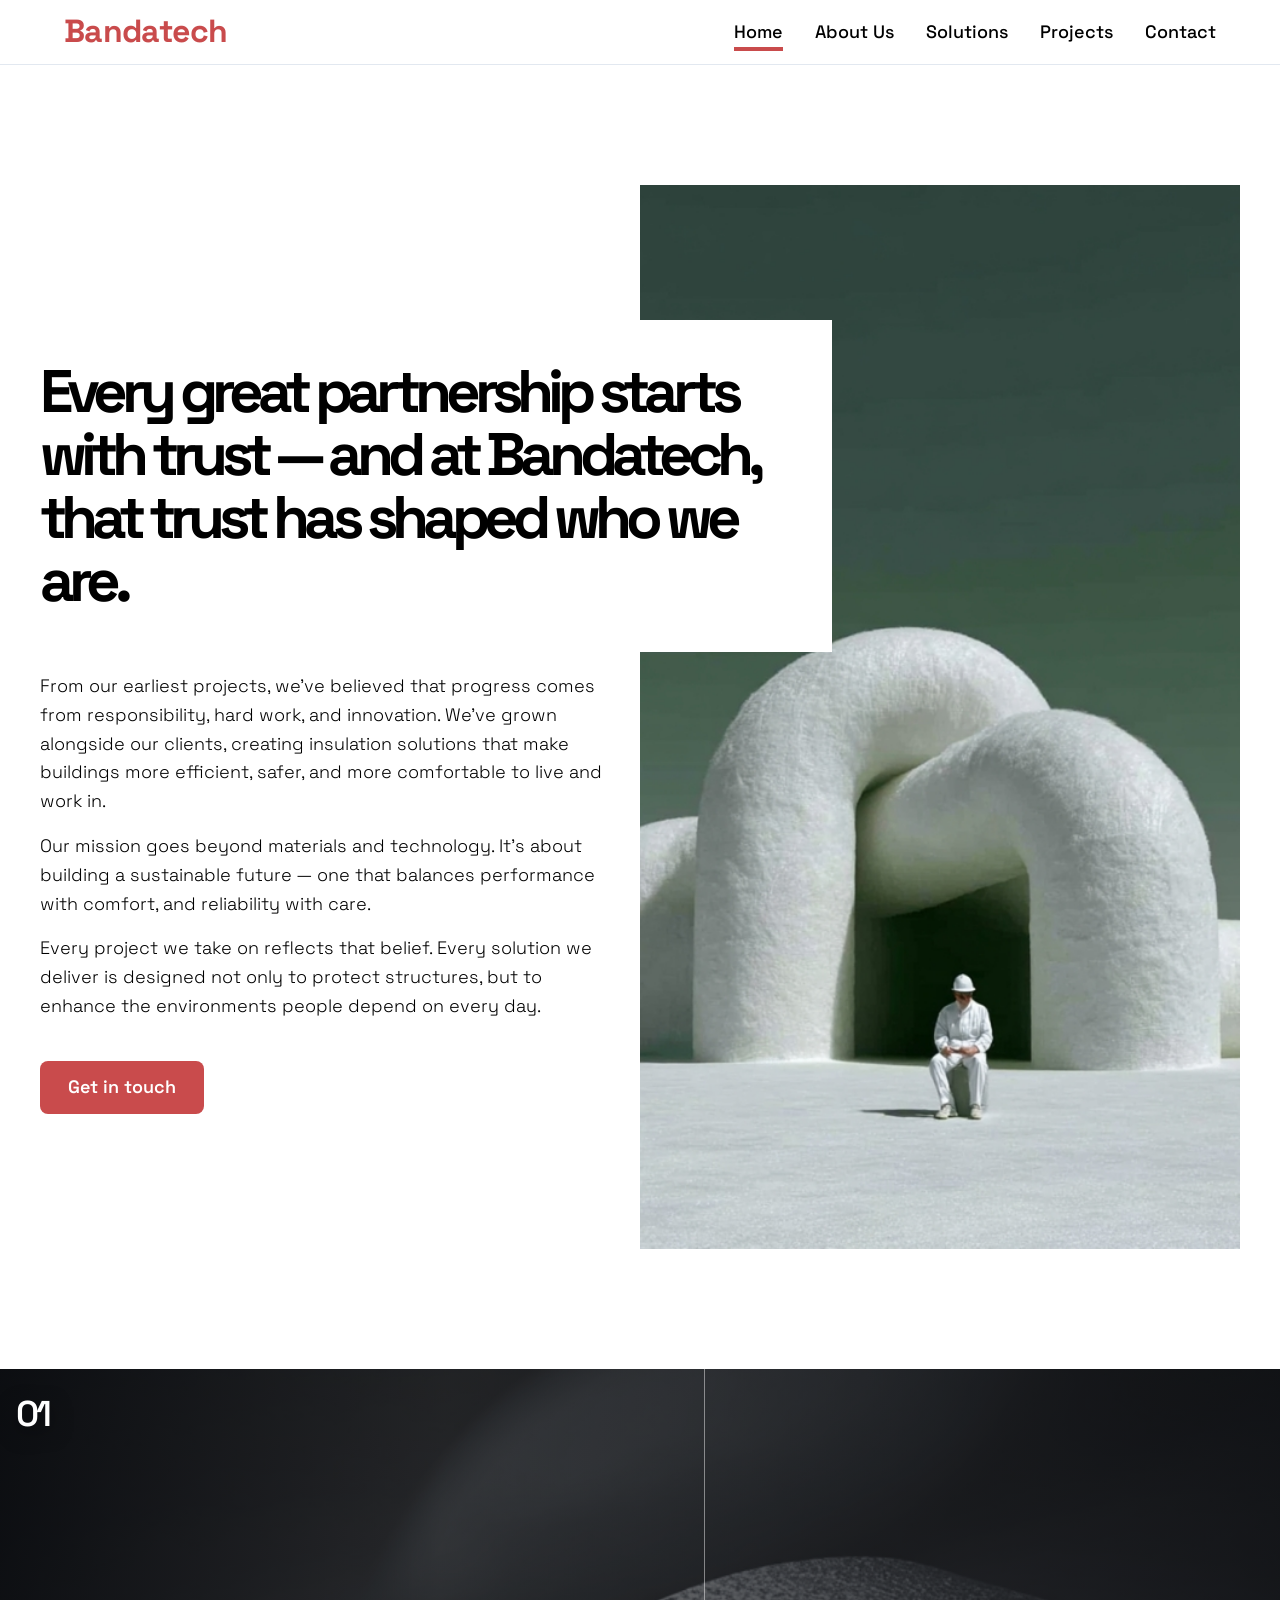
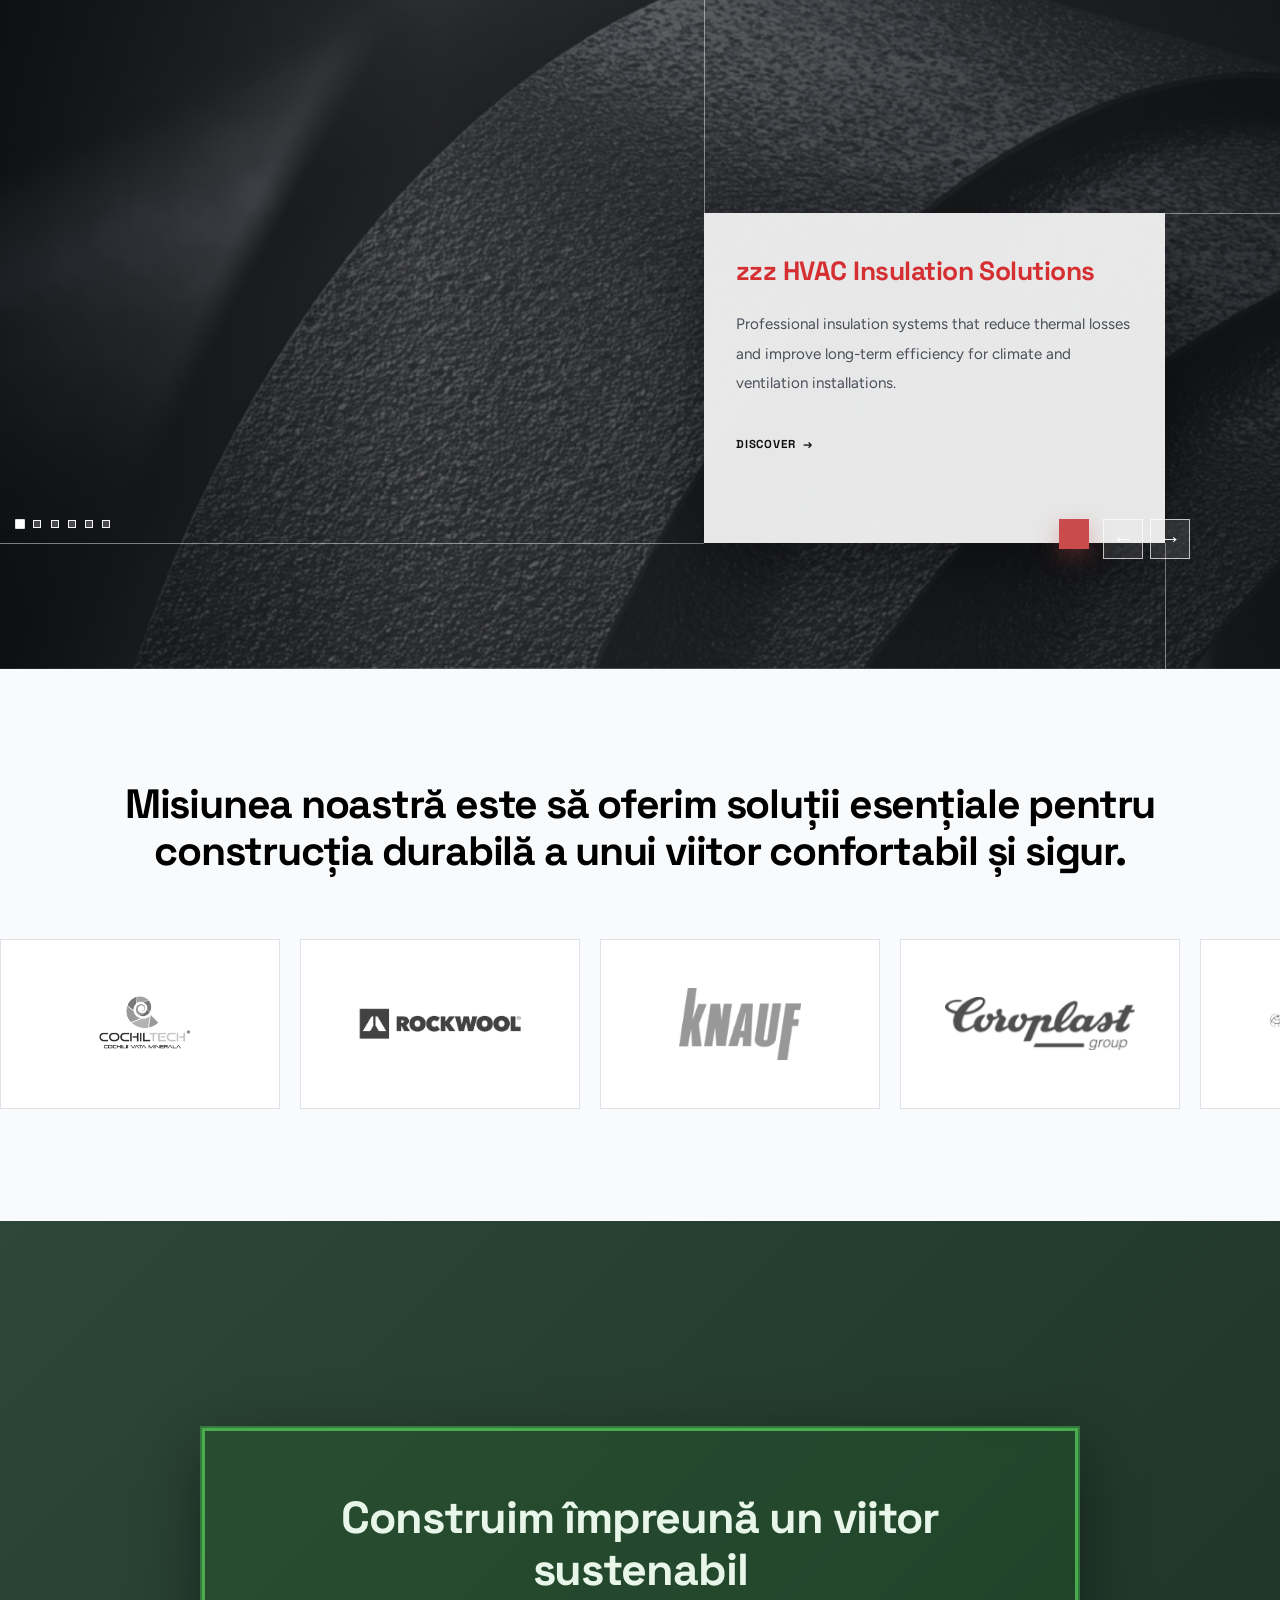
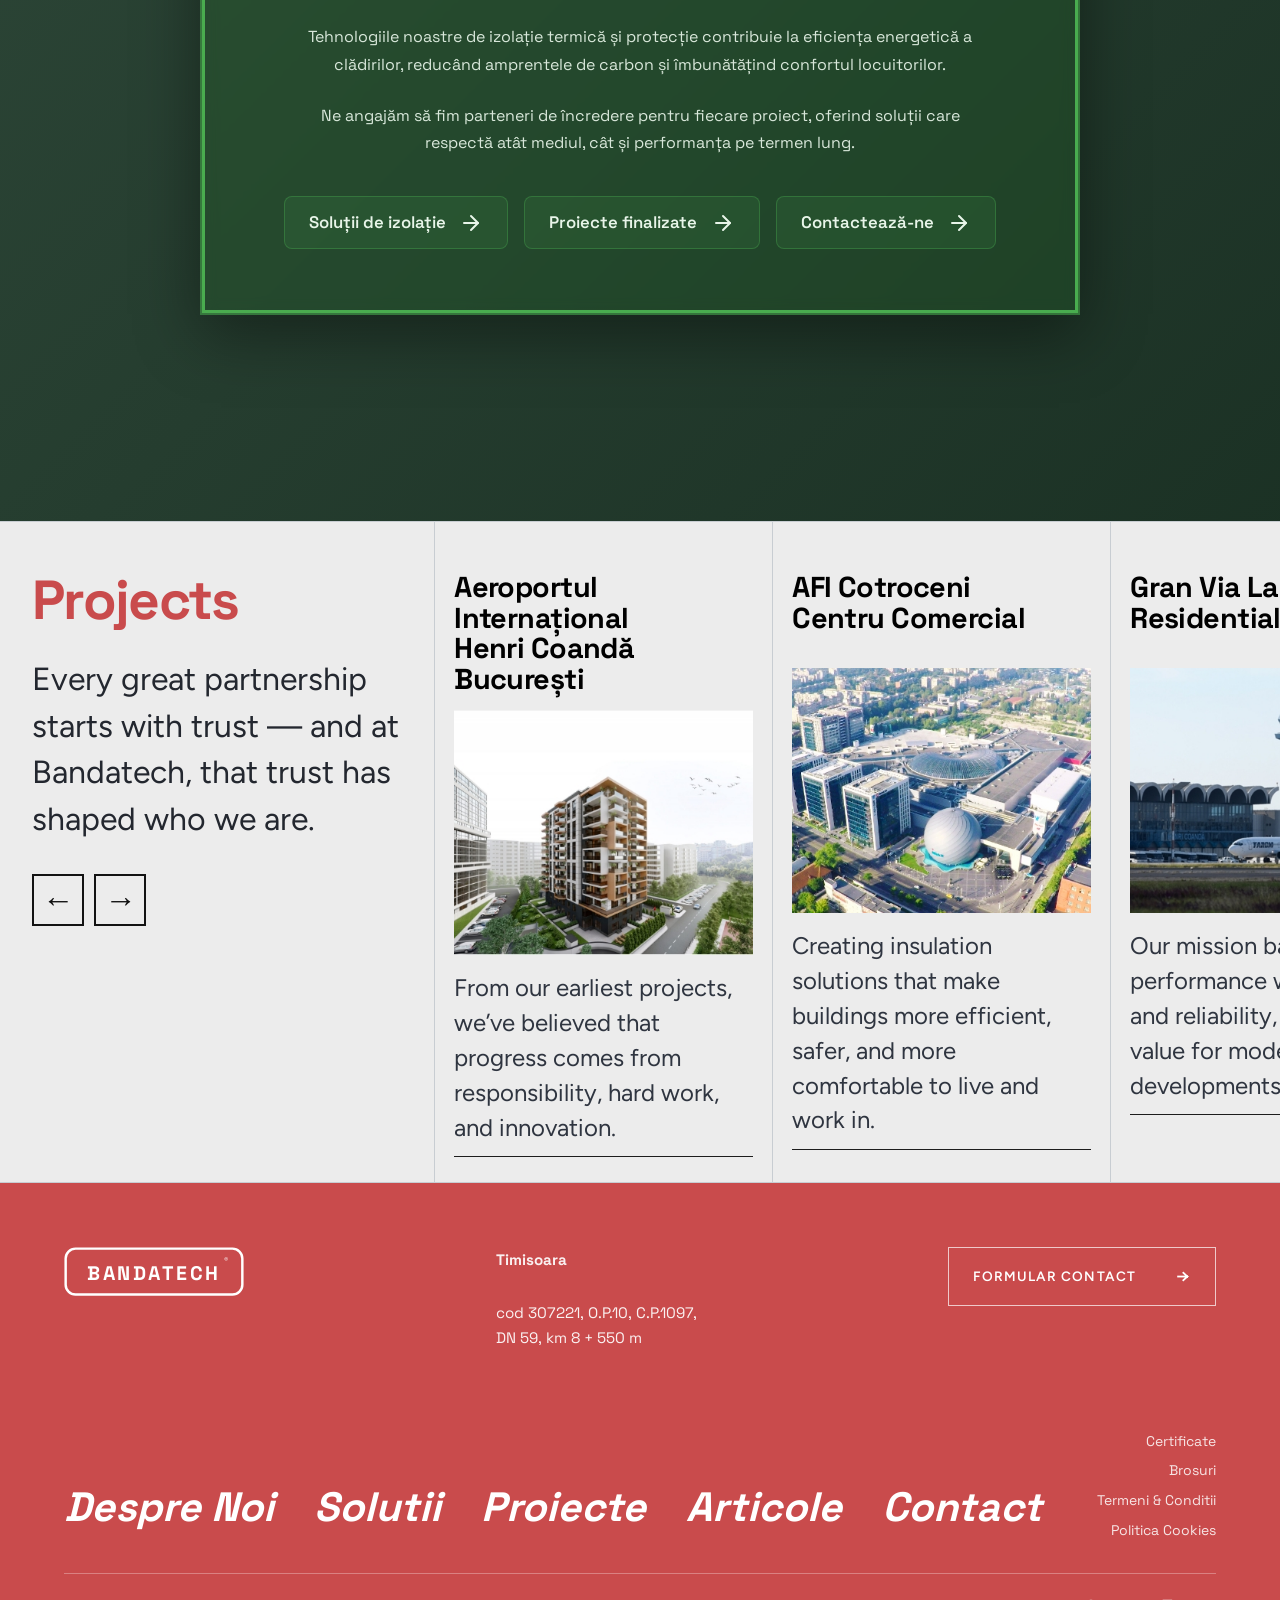
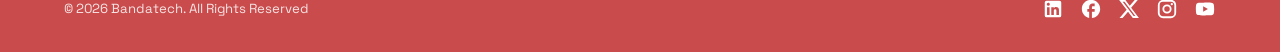
==== index.html @ 4f7e7a28 "Feb 22, 2026, 8:50 AM" ====
<!DOCTYPE html>
<html lang="en">
<head>
  <meta charset="UTF-8" />
  <meta name="viewport" content="width=device-width, initial-scale=1.0" />
  <meta name="description" content="Bandatech – Innovative technology solutions for your business." />
  <title>Bandatech</title>

  <link rel="preconnect" href="https://fonts.googleapis.com">
  <link rel="preconnect" href="https://fonts.gstatic.com" crossorigin>
  <link href="https://fonts.googleapis.com/css2?family=Figtree:ital,wght@0,300..900;1,300..900&family=Space+Grotesk:wght@300..700&display=swap" rel="stylesheet">

  <link rel="stylesheet" href="public/styles.css" />
 

  
</head>
<body>

  <!-- Navigation -->
  <header class="site-header">
    <nav class="nav container">
      <a href="#" class="nav-logo">Bandatech</a>
      <ul class="nav-links">
        <li><a href="/" class="selected">Home</a></li>
        <li><a href="/aboutus">About Us</a></li>
        <li><a href="/solutions">Solutions</a></li>
        <li><a href="/projects">Projects</a></li>
        <li><a href="/contact">Contact</a></li>
      </ul>
    </nav>
  </header>

  <main>

    <!-- Hero -->
    <section class="hero">
      <div class="hero-content">
          <div>
            <h1 class="hero-title">Every great partnership starts with trust — and at Bandatech, that trust has shaped who we are.</h1>
            <p class="hero-subtitle">From our earliest projects, we’ve believed that progress comes from responsibility, hard work, and innovation. We’ve grown alongside our clients, creating insulation solutions that make buildings more efficient, safer, and more comfortable to live and work in.</p>
            <p class="hero-subtitle">Our mission goes beyond materials and technology. It’s about building a sustainable future — one that balances performance with comfort, and reliability with care.</p>
            <p class="hero-subtitle">Every project we take on reflects that belief. Every solution we deliver is designed not only to protect structures, but to enhance the environments people depend on every day.</p>
            <a href="#contact" class="btn btn--primary">Get in touch</a>
          </div>
      </div>
      <div class="hero-img">
      </div>
    </section>


    <!-- Solutions Slider -->
    <section id="solutions-slider" class="slider" aria-label="Solutions showcase slider">
      <div class="slider-viewport">
        <div class="slider-slides" data-slider-slides>
          <article class="slider-slide is-active" data-index="0" aria-hidden="false" style="--slide-bg: url('../assets/slider_1.jpg'); --slide-overlay: linear-gradient(92deg, rgba(2, 4, 8, 0.82) 0%, rgba(2, 4, 8, 0.44) 34%, rgba(2, 4, 8, 0.72) 100%); --ui-line-color: rgba(255, 255, 255, 0.45); --ui-counter-color: #ffffff; --ui-counter-shadow: 0 6px 20px rgba(0, 0, 0, 0.5); --ui-dot-border: rgba(255, 255, 255, 0.95); --ui-dot-bg: rgba(255, 255, 255, 0.24); --ui-dot-active-bg: #ffffff; --ui-dot-active-border: #ffffff; --ui-arrow-border: rgba(255, 255, 255, 0.7); --ui-arrow-bg: rgba(255, 255, 255, 0.1); --ui-arrow-color: #ffffff; --ui-arrow-hover-bg: rgba(255, 255, 255, 0.22); --ui-accent-bg: #c94b4c; --ui-accent-shadow: 0 8px 22px rgba(201, 75, 76, 0.35); --panel-bg: rgba(245, 245, 245, 0.94); --panel-text: #111111; --panel-title: #d52f32; --panel-copy: #4a4f58; --panel-cta: #111111; --panel-shadow: 0 26px 58px rgba(0, 0, 0, 0.4);">
            <div class="slider-panel">
              <h3 class="slider-title">zzz HVAC Insulation Solutions</h3>
              <p class="slider-copy">Professional insulation systems that reduce thermal losses and improve long-term efficiency for climate and ventilation installations.</p>
              <a href="#contact" class="slider-cta">Discover</a>
            </div>
          </article>
          <article class="slider-slide" data-index="1" aria-hidden="true" style="--slide-bg: url('../assets/slider_2.jpg'); --slide-overlay: linear-gradient(92deg, rgba(255, 255, 255, 0.8) 0%, rgba(255, 255, 255, 0.62) 34%, rgba(255, 255, 255, 0.76) 100%); --ui-line-color: rgba(216, 41, 47, 0.78); --ui-counter-color: #0d0d0d; --ui-counter-shadow: none; --ui-dot-border: #141414; --ui-dot-bg: rgba(0, 0, 0, 0.18); --ui-dot-active-bg: #d8292f; --ui-dot-active-border: #d8292f; --ui-arrow-border: #111111; --ui-arrow-bg: rgba(0, 0, 0, 0); --ui-arrow-color: #111111; --ui-arrow-hover-bg: rgba(0, 0, 0, 0.08); --ui-accent-bg: #000000; --ui-accent-shadow: none; --panel-bg: #d8292f; --panel-text: #ffffff; --panel-title: #ffffff; --panel-copy: rgba(255, 255, 255, 0.92); --panel-cta: #ffffff; --panel-shadow: 0 18px 38px rgba(216, 41, 47, 0.26);">
            <div class="slider-panel">
              <h3 class="slider-title">Protecții Mecanice</h3>
              <p class="slider-copy">Durable solutions for hot and cold pipes, designed to support safer operation and lower maintenance costs in industrial environments.</p>
              <a href="#contact" class="slider-cta">Discover</a>
            </div>
          </article>
          <article class="slider-slide" data-index="2" aria-hidden="true" style="--slide-bg: url('../assets/slider_3.jpg'); --slide-overlay: linear-gradient(92deg, rgba(2, 4, 8, 0.8) 0%, rgba(2, 4, 8, 0.44) 34%, rgba(2, 4, 8, 0.72) 100%); --ui-line-color: rgba(255, 255, 255, 0.45); --ui-counter-color: #ffffff; --ui-counter-shadow: 0 6px 20px rgba(0, 0, 0, 0.5); --ui-dot-border: rgba(255, 255, 255, 0.95); --ui-dot-bg: rgba(255, 255, 255, 0.24); --ui-dot-active-bg: #ffffff; --ui-dot-active-border: #ffffff; --ui-arrow-border: rgba(255, 255, 255, 0.7); --ui-arrow-bg: rgba(255, 255, 255, 0.1); --ui-arrow-color: #ffffff; --ui-arrow-hover-bg: rgba(255, 255, 255, 0.22); --ui-accent-bg: #c94b4c; --ui-accent-shadow: 0 8px 22px rgba(201, 75, 76, 0.35); --panel-bg: rgba(245, 245, 245, 0.94); --panel-text: #111111; --panel-title: #d52f32; --panel-copy: #4a4f58; --panel-cta: #111111; --panel-shadow: 0 26px 58px rgba(0, 0, 0, 0.4);">
            <div class="slider-panel">
              <h3 class="slider-title">Building Envelope Efficiency</h3>
              <p class="slider-copy">Smart insulation concepts that keep indoor environments comfortable while helping projects meet modern energy targets.</p>
              <a href="#contact" class="slider-cta">Discover</a>
            </div>
          </article>
          <article class="slider-slide" data-index="3" aria-hidden="true" style="--slide-bg: url('../assets/slider_4.jpg'); --slide-overlay: linear-gradient(92deg, rgba(2, 4, 8, 0.8) 0%, rgba(2, 4, 8, 0.44) 34%, rgba(2, 4, 8, 0.72) 100%); --ui-line-color: rgba(255, 255, 255, 0.45); --ui-counter-color: #ffffff; --ui-counter-shadow: 0 6px 20px rgba(0, 0, 0, 0.5); --ui-dot-border: rgba(255, 255, 255, 0.95); --ui-dot-bg: rgba(255, 255, 255, 0.24); --ui-dot-active-bg: #ffffff; --ui-dot-active-border: #ffffff; --ui-arrow-border: rgba(255, 255, 255, 0.7); --ui-arrow-bg: rgba(255, 255, 255, 0.1); --ui-arrow-color: #ffffff; --ui-arrow-hover-bg: rgba(255, 255, 255, 0.22); --ui-accent-bg: #c94b4c; --ui-accent-shadow: 0 8px 22px rgba(201, 75, 76, 0.35); --panel-bg: rgba(245, 245, 245, 0.94); --panel-text: #111111; --panel-title: #d52f32; --panel-copy: #4a4f58; --panel-cta: #111111; --panel-shadow: 0 26px 58px rgba(0, 0, 0, 0.4);">
            <div class="slider-panel">
              <h3 class="slider-title">Acoustic Comfort Systems</h3>
              <p class="slider-copy">Acoustic insulation options that reduce noise transfer in offices, technical rooms, and mixed-use buildings.</p>
              <a href="#contact" class="slider-cta">Discover</a>
            </div>
          </article>
          <article class="slider-slide" data-index="4" aria-hidden="true" style="--slide-bg: url('../assets/slider_5.jpg'); --slide-overlay: linear-gradient(92deg, rgba(2, 4, 8, 0.8) 0%, rgba(2, 4, 8, 0.44) 34%, rgba(2, 4, 8, 0.72) 100%); --ui-line-color: rgba(255, 255, 255, 0.45); --ui-counter-color: #ffffff; --ui-counter-shadow: 0 6px 20px rgba(0, 0, 0, 0.5); --ui-dot-border: rgba(255, 255, 255, 0.95); --ui-dot-bg: rgba(255, 255, 255, 0.24); --ui-dot-active-bg: #ffffff; --ui-dot-active-border: #ffffff; --ui-arrow-border: rgba(255, 255, 255, 0.7); --ui-arrow-bg: rgba(255, 255, 255, 0.1); --ui-arrow-color: #ffffff; --ui-arrow-hover-bg: rgba(255, 255, 255, 0.22); --ui-accent-bg: #c94b4c; --ui-accent-shadow: 0 8px 22px rgba(201, 75, 76, 0.35); --panel-bg: rgba(245, 245, 245, 0.94); --panel-text: #111111; --panel-title: #d52f32; --panel-copy: #4a4f58; --panel-cta: #111111; --panel-shadow: 0 26px 58px rgba(0, 0, 0, 0.4);">
            <div class="slider-panel">
              <h3 class="slider-title">Fire-Safe Thermal Layers</h3>
              <p class="slider-copy">Materials selected to support thermal performance and fire safety requirements for complex commercial installations.</p>
              <a href="#contact" class="slider-cta">Discover</a>
            </div>
          </article>
          <article class="slider-slide" data-index="5" aria-hidden="true" style="--slide-bg: url('../assets/slider_6.jpg'); --slide-overlay: linear-gradient(92deg, rgba(2, 4, 8, 0.8) 0%, rgba(2, 4, 8, 0.44) 34%, rgba(2, 4, 8, 0.72) 100%); --ui-line-color: rgba(255, 255, 255, 0.45); --ui-counter-color: #ffffff; --ui-counter-shadow: 0 6px 20px rgba(0, 0, 0, 0.5); --ui-dot-border: rgba(255, 255, 255, 0.95); --ui-dot-bg: rgba(255, 255, 255, 0.24); --ui-dot-active-bg: #ffffff; --ui-dot-active-border: #ffffff; --ui-arrow-border: rgba(255, 255, 255, 0.7); --ui-arrow-bg: rgba(255, 255, 255, 0.1); --ui-arrow-color: #ffffff; --ui-arrow-hover-bg: rgba(255, 255, 255, 0.22); --ui-accent-bg: #c94b4c; --ui-accent-shadow: 0 8px 22px rgba(201, 75, 76, 0.35); --panel-bg: rgba(245, 245, 245, 0.94); --panel-text: #111111; --panel-title: #d52f32; --panel-copy: #4a4f58; --panel-cta: #111111; --panel-shadow: 0 26px 58px rgba(0, 0, 0, 0.4);">
            <div class="slider-panel">
              <h3 class="slider-title">Retrofit Modernization</h3>
              <p class="slider-copy">Upgrade existing systems with precision-fit insulation that improves reliability and extends service life.</p>
              <a href="#contact" class="slider-cta">Discover</a>
            </div>
          </article>
        </div>

        <span class="slider-counter" data-slider-counter>01</span>

        <div class="slider-indicators" data-slider-indicators aria-label="Slide indicators">
          <button class="slider-indicator is-active" type="button" aria-label="Go to slide 1" data-go-to="0"></button>
          <button class="slider-indicator" type="button" aria-label="Go to slide 2" data-go-to="1"></button>
          <button class="slider-indicator" type="button" aria-label="Go to slide 3" data-go-to="2"></button>
          <button class="slider-indicator" type="button" aria-label="Go to slide 4" data-go-to="3"></button>
          <button class="slider-indicator" type="button" aria-label="Go to slide 5" data-go-to="4"></button>
          <button class="slider-indicator" type="button" aria-label="Go to slide 6" data-go-to="5"></button>
        </div>

        <div class="slider-nav" aria-label="Slider navigation">
          <button class="slider-arrow" type="button" data-prev aria-label="Previous slide">&#8592;</button>
          <button class="slider-arrow" type="button" data-next aria-label="Next slide">&#8594;</button>
        </div>

        <div class="slider-connectors" aria-hidden="true">
          <span class="slider-connector slider-connector--tl"></span>
          <span class="slider-connector slider-connector--tr"></span>
          <span class="slider-connector slider-connector--bl"></span>
          <span class="slider-connector slider-connector--br"></span>
        </div>
      </div>
    </section>
    
    <!-- About -->
    <section id="about" class="section section--light">
      <div class="">
        <h2 class="section-title about-title">Misiunea noastră este să oferim soluții esențiale pentru construcția durabilă a unui viitor confortabil și sigur.</h2>
        <div class="logo-slider" aria-label="Partner logos">
          <div class="logo-track">
            <div class="logo-item"><img src="../assets/logo_cochiltech.png" alt="Cochiltech"></div>
            <div class="logo-item"><img src="../assets/logo_rockwool.png" alt="Rockwool"></div>
            <div class="logo-item"><img src="../assets/logo_knauf.png" alt="Knauf"></div>
            <div class="logo-item"><img src="../assets/logo_coroplast.png" alt="Coroplast"></div>
            <div class="logo-item"><img src="../assets/logo_armacell.png" alt="Armacell"></div>

            <div class="logo-item"><img src="../assets/logo_cochiltech.png" alt="Cochiltech"></div>
            <div class="logo-item"><img src="../assets/logo_rockwool.png" alt="Rockwool"></div>
            <div class="logo-item"><img src="../assets/logo_knauf.png" alt="Knauf"></div>
            <div class="logo-item"><img src="../assets/logo_coroplast.png" alt="Coroplast"></div>
            <div class="logo-item"><img src="../assets/logo_armacell.png" alt="Armacell"></div>
          </div>
        </div>
      </div>
    </section>


    <!-- Green Future -->
    <section id="green-future">
      <div class="green-future-content">
        <div class="green-box">
          <span class="green-pulse"></span>
          <span class="green-pulse"></span>
          <h2 class="green-title">Construim împreună un viitor sustenabil</h2>
          <p class="green-text">Tehnologiile noastre de izolație termică și protecție contribuie la eficiența energetică a clădirilor, reducând amprentele de carbon și îmbunătățind confortul locuitorilor.</p>
          <p class="green-text">Ne angajăm să fim parteneri de încredere pentru fiecare proiect, oferind soluții care respectă atât mediul, cât și performanța pe termen lung.</p>
          <div class="green-actions">
            <a href="#solutions" class="green-cta">
              <span>Soluții de izolație</span>
              <svg class="green-arrow" viewBox="0 0 24 24" fill="none" stroke="currentColor" stroke-width="2" stroke-linecap="round" stroke-linejoin="round"><line x1="5" y1="12" x2="19" y2="12"></line><polyline points="12 5 19 12 12 19"></polyline></svg>
            </a>
            <a href="#projects" class="green-cta">
              <span>Proiecte finalizate</span>
              <svg class="green-arrow" viewBox="0 0 24 24" fill="none" stroke="currentColor" stroke-width="2" stroke-linecap="round" stroke-linejoin="round"><line x1="5" y1="12" x2="19" y2="12"></line><polyline points="12 5 19 12 12 19"></polyline></svg>
            </a>
            <a href="#contact" class="green-cta">
              <span>Contactează-ne</span>
              <svg class="green-arrow" viewBox="0 0 24 24" fill="none" stroke="currentColor" stroke-width="2" stroke-linecap="round" stroke-linejoin="round"><line x1="5" y1="12" x2="19" y2="12"></line><polyline points="12 5 19 12 12 19"></polyline></svg>
            </a>
          </div>
        </div>
      </div>
    </section>

    <!-- Services -->
    <!-- <section id="services" class="section">
      <div class="container">
        <h2 class="section-title">What we do</h2>
        <div class="cards">
          <div class="card">
            <div class="card-icon">&#128187;</div>
            <h3 class="card-title">Web Development</h3>
            <p class="card-text">Fast, accessible, and maintainable web applications built with modern standards.</p>
          </div>
          <div class="card">
            <div class="card-icon">&#9729;</div>
            <h3 class="card-title">Cloud &amp; Infrastructure</h3>
            <p class="card-text">Scalable cloud architectures designed for reliability and cost-efficiency.</p>
          </div>
          <div class="card">
            <div class="card-icon">&#128202;</div>
            <h3 class="card-title">Consulting</h3>
            <p class="card-text">Strategic guidance to help you make the right technical decisions at every stage.</p>
          </div>
        </div>
      </div>
    </section> -->


    <!-- Projects -->
    <section id="projects" class="projects">
      <div class="projects-shell">
        <aside class="projects-intro">
          <h2 class="projects-title">Projects</h2>
          <p class="projects-description">Every great partnership starts with trust — and at Bandatech, that trust has shaped who we are.</p>
          <div class="projects-controls" aria-label="Projects navigation">
            <button class="projects-arrow" type="button" data-projects-prev aria-label="Previous project">&#8592;</button>
            <button class="projects-arrow" type="button" data-projects-next aria-label="Next project">&#8594;</button>
          </div>
        </aside>

        <div class="projects-slider-window" data-projects-window>
          <div class="projects-track" data-projects-track>
            <article class="project-card">
              <h3 class="project-card-title">Aeroportul Internațional<br>Henri Coandă București</h3>
              <img class="project-card-image" src="../assets/project_1.jpg" alt="Aeroportul Henri Coandă">
              <p class="project-card-text">From our earliest projects, we’ve believed that progress comes from responsibility, hard work, and innovation.</p>
            </article>

            <article class="project-card">
              <h3 class="project-card-title">AFI Cotroceni<br>Centru Comercial</h3>
              <img class="project-card-image" src="../assets/project_2.jpg" alt="AFI Cotroceni">
              <p class="project-card-text">Creating insulation solutions that make buildings more efficient, safer, and more comfortable to live and work in.</p>
            </article>

            <article class="project-card">
              <h3 class="project-card-title">Gran Via Lake<br>Residential</h3>
              <img class="project-card-image" src="../assets/project_3.jpg" alt="Gran Via Lake">
              <p class="project-card-text">Our mission balances performance with comfort and reliability, delivering value for modern urban developments.</p>
            </article>

            <article class="project-card">
              <h3 class="project-card-title">Timpuri Noi Square<br>Office Campus</h3>
              <img class="project-card-image" src="../assets/project_4.jpg" alt="Timpuri Noi Square">
              <p class="project-card-text">Integrated thermal and acoustic systems tailored for high-density office spaces and long-term building durability.</p>
            </article>

            <article class="project-card">
              <h3 class="project-card-title">Orhideea Towers<br>Business Center</h3>
              <img class="project-card-image" src="../assets/project_5.jpg" alt="Orhideea Towers">
              <p class="project-card-text">Engineering-led insulation design that supports operational efficiency while improving occupant comfort.</p>
            </article>
          </div>
        </div>
      </div>
    </section>
    <!-- Contact -->
    <!-- <section id="contact" class="section section--light">
      <div class="container">
        <h2 class="section-title">Get in touch</h2>
        <p class="section-text">Have a project in mind? We'd love to hear from you.</p>
        <form class="form" id="contact-form" action="#" method="post" novalidate>
          <div class="form-group">
            <label for="name" class="form-label">Name</label>
            <input type="text" id="name" name="name" class="form-input" placeholder="Your name" required />
          </div>
          <div class="form-group">
            <label for="email" class="form-label">Email</label>
            <input type="email" id="email" name="email" class="form-input" placeholder="you@example.com" required />
          </div>
          <div class="form-group">
            <label for="message" class="form-label">Message</label>
            <textarea id="message" name="message" class="form-textarea" rows="5" placeholder="Tell us about your project…" required></textarea>
          </div>
          <button type="submit" class="btn btn--primary">Send message</button>
        </form>
      </div>
    </section> -->

  </main>

  <!-- Footer -->
  <footer class="site-footer">
    <div class="footer-inner">

      <!-- Top row -->
      <div class="footer-top">
        <div class="footer-logo">
          <svg viewBox="0 0 220 60" fill="none" xmlns="http://www.w3.org/2000/svg" aria-label="Bandatech">
            <rect x="2" y="2" width="216" height="56" rx="12" stroke="#fff" stroke-width="3" fill="none"/>
            <text x="110" y="40" text-anchor="middle" fill="#fff" font-family="'Space Grotesk', sans-serif" font-weight="800" font-size="24" letter-spacing="3">BANDATECH</text>
            <text x="198" y="20" text-anchor="middle" fill="#fff" font-family="'Space Grotesk', sans-serif" font-weight="400" font-size="10">&reg;</text>
          </svg>
        </div>
        <address class="footer-address">
          <strong>Timisoara</strong><br>
          cod 307221, O.P.10, C.P.1097,<br>
          DN 59, km 8 + 550 m
        </address>
        <a href="#contact" class="footer-contact-btn">
          <span>FORMULAR CONTACT</span>
          <span class="footer-contact-arrow">&rarr;</span>
        </a>
      </div>

      <!-- Nav + legal links -->
      <div class="footer-middle">
        <nav class="footer-nav" aria-label="Footer navigation">
          <a href="#about">Despre Noi</a>
          <a href="#solutions-slider">Solutii</a>
          <a href="#projects">Proiecte</a>
          <a href="#">Articole</a>
          <a href="#contact">Contact</a>
        </nav>
        <div class="footer-legal-links">
          <a href="#">Certificate</a>
          <a href="#">Brosuri</a>
          <a href="#">Termeni &amp; Conditii</a>
          <a href="#">Politica Cookies</a>
        </div>
      </div>

      <!-- Bottom row -->
      <div class="footer-bottom">
        <p class="footer-copy">&copy; <span id="year"></span> Bandatech. All Rights Reserved</p>
        <div class="footer-socials">
          <a href="#" aria-label="LinkedIn"><svg viewBox="0 0 24 24" fill="currentColor" width="20" height="20"><path d="M19 3a2 2 0 012 2v14a2 2 0 01-2 2H5a2 2 0 01-2-2V5a2 2 0 012-2h14m-.5 15.5v-5.3a3.26 3.26 0 00-3.26-3.26c-.85 0-1.84.52-2.32 1.3v-1.11h-2.79v8.37h2.79v-4.93c0-.77.62-1.4 1.39-1.4a1.4 1.4 0 011.4 1.4v4.93h2.79M6.88 8.56a1.68 1.68 0 001.68-1.68c0-.93-.75-1.69-1.68-1.69a1.69 1.69 0 00-1.69 1.69c0 .93.76 1.68 1.69 1.68m1.39 9.94v-8.37H5.5v8.37h2.77z"/></svg></a>
          <a href="#" aria-label="Facebook"><svg viewBox="0 0 24 24" fill="currentColor" width="20" height="20"><path d="M22 12c0-5.52-4.48-10-10-10S2 6.48 2 12c0 4.84 3.44 8.87 8 9.8V15H8v-3h2V9.5C10 7.57 11.57 6 13.5 6H16v3h-2c-.55 0-1 .45-1 1v2h3v3h-3v6.95c5.05-.5 9-4.76 9-9.95z"/></svg></a>
          <a href="#" aria-label="X"><svg viewBox="0 0 24 24" fill="currentColor" width="20" height="20"><path d="M18.244 2.25h3.308l-7.227 8.26 8.502 11.24H16.17l-5.214-6.817L4.99 21.75H1.68l7.73-8.835L1.254 2.25H8.08l4.713 6.231zm-1.161 17.52h1.833L7.084 4.126H5.117z"/></svg></a>
          <a href="#" aria-label="Instagram"><svg viewBox="0 0 24 24" fill="currentColor" width="20" height="20"><path d="M7.8 2h8.4C19.4 2 22 4.6 22 7.8v8.4a5.8 5.8 0 01-5.8 5.8H7.8C4.6 22 2 19.4 2 16.2V7.8A5.8 5.8 0 017.8 2m-.2 2A3.6 3.6 0 004 7.6v8.8C4 18.39 5.61 20 7.6 20h8.8a3.6 3.6 0 003.6-3.6V7.6C20 5.61 18.39 4 16.4 4H7.6m9.65 1.5a1.25 1.25 0 110 2.5 1.25 1.25 0 010-2.5M12 7a5 5 0 110 10 5 5 0 010-10m0 2a3 3 0 100 6 3 3 0 000-6z"/></svg></a>
          <a href="#" aria-label="YouTube"><svg viewBox="0 0 24 24" fill="currentColor" width="20" height="20"><path d="M10 15l5.19-3L10 9v6m11.56-7.83c.13.47.22 1.1.28 1.9.07.8.1 1.49.1 2.09L22 12c0 2.19-.16 3.8-.44 4.83-.25.9-.83 1.48-1.73 1.73-.47.13-1.33.22-2.65.28-1.3.07-2.49.1-3.59.1L12 19c-4.19 0-6.8-.16-7.83-.44-.9-.25-1.48-.83-1.73-1.73-.13-.47-.22-1.1-.28-1.9-.07-.8-.1-1.49-.1-2.09L2 12c0-2.19.16-3.8.44-4.83.25-.9.83-1.48 1.73-1.73.47-.13 1.33-.22 2.65-.28 1.3-.07 2.49-.1 3.59-.1L12 5c4.19 0 6.8.16 7.83.44.9.25 1.48.83 1.73 1.73z"/></svg></a>
        </div>
      </div>

    </div>
  </footer>

  <script>
    document.getElementById('year').textContent = new Date().getFullYear();

    (function () {
      const slider = document.getElementById('solutions-slider');
      if (!slider) return;

      const slides = Array.from(slider.querySelectorAll('.slider-slide'));
      const indicators = Array.from(slider.querySelectorAll('.slider-indicator'));
      const counter = slider.querySelector('[data-slider-counter]');
      const prevButton = slider.querySelector('[data-prev]');
      const nextButton = slider.querySelector('[data-next]');
      let currentIndex = 0;
      let autoplayTimer = null;
      let transitionResetTimer = null;
      let panelResizeObserver = null;

      const uiVars = [
        '--ui-line-color',
        '--ui-counter-color',
        '--ui-counter-shadow',
        '--ui-dot-border',
        '--ui-dot-bg',
        '--ui-dot-active-bg',
        '--ui-dot-active-border',
        '--ui-arrow-border',
        '--ui-arrow-bg',
        '--ui-arrow-color',
        '--ui-arrow-hover-bg',
        '--ui-accent-bg',
        '--ui-accent-shadow'
      ];

      function applySlideTheme(activeSlide) {
        const computed = getComputedStyle(activeSlide);
        uiVars.forEach(function (varName) {
          const value = computed.getPropertyValue(varName).trim();
          if (value) {
            slider.style.setProperty(varName, value);
          } else {
            slider.style.removeProperty(varName);
          }
        });
      }

      function syncConnectorGeometry() {
        const activeSlide = slides[currentIndex];
        if (!activeSlide) return;
        const activePanel = activeSlide.querySelector('.slider-panel');
        if (!activePanel) return;

        const panelLeft = Math.max(0, activePanel.offsetLeft);
        const panelTop = Math.max(0, activePanel.offsetTop);
        const panelRight = Math.min(slider.clientWidth, panelLeft + activePanel.offsetWidth);
        const panelBottom = Math.min(slider.clientHeight, panelTop + activePanel.offsetHeight);

        slider.style.setProperty('--panel-left', panelLeft + 'px');
        slider.style.setProperty('--panel-top', panelTop + 'px');
        slider.style.setProperty('--panel-right', panelRight + 'px');
        slider.style.setProperty('--panel-bottom', panelBottom + 'px');
      }

      function observeActivePanel() {
        const activeSlide = slides[currentIndex];
        if (!activeSlide || !('ResizeObserver' in window)) return;
        const activePanel = activeSlide.querySelector('.slider-panel');
        if (!activePanel) return;

        if (panelResizeObserver) {
          panelResizeObserver.disconnect();
        }

        panelResizeObserver = new ResizeObserver(function () {
          syncConnectorGeometry();
        });

        panelResizeObserver.observe(activePanel);
        panelResizeObserver.observe(slider);
      }

      function restartTransitionSequence() {
        clearTimeout(transitionResetTimer);
        slider.classList.remove('is-transitioning');
        void slider.offsetWidth;
        slider.classList.add('is-transitioning');
        transitionResetTimer = setTimeout(function () {
          slider.classList.remove('is-transitioning');
        }, 3600);
      }

      function updateSlider(nextIndex) {
        currentIndex = (nextIndex + slides.length) % slides.length;

        slides.forEach(function (slide, index) {
          const isActive = index === currentIndex;
          slide.classList.toggle('is-active', isActive);
          slide.setAttribute('aria-hidden', isActive ? 'false' : 'true');
        });

        indicators.forEach(function (dot, index) {
          dot.classList.toggle('is-active', index === currentIndex);
        });

        counter.textContent = String(currentIndex + 1).padStart(2, '0');
        applySlideTheme(slides[currentIndex]);
          observeActivePanel();
          syncConnectorGeometry();
          requestAnimationFrame(syncConnectorGeometry);
          restartTransitionSequence();
        counter.classList.remove('is-animating');
        void counter.offsetWidth;
        counter.classList.add('is-animating');
      }

      function startAutoplay() {
        clearInterval(autoplayTimer);
        autoplayTimer = setInterval(function () {
          updateSlider(currentIndex + 1);
        }, 5000);
      }

      prevButton.addEventListener('click', function () {
        updateSlider(currentIndex - 1);
        startAutoplay();
      });

      nextButton.addEventListener('click', function () {
        updateSlider(currentIndex + 1);
        startAutoplay();
      });

      indicators.forEach(function (dot, index) {
        dot.addEventListener('click', function () {
          updateSlider(index);
          startAutoplay();
        });
      });

      slider.addEventListener('mouseenter', function () {
        clearInterval(autoplayTimer);
      });

      slider.addEventListener('mouseleave', function () {
        startAutoplay();
      });

      window.addEventListener('resize', function () {
        syncConnectorGeometry();
      });

      updateSlider(0);
      startAutoplay();
    })();

    (function () {
      const projectsSection = document.getElementById('projects');
      if (!projectsSection) return;

      const track = projectsSection.querySelector('[data-projects-track]');
      const windowElement = projectsSection.querySelector('[data-projects-window]');
      const prevButton = projectsSection.querySelector('[data-projects-prev]');
      const nextButton = projectsSection.querySelector('[data-projects-next]');
      if (!track || !windowElement || !prevButton || !nextButton) return;

      const originalCards = Array.from(track.querySelectorAll('.project-card'));
      const originalCount = originalCards.length;
      let currentIndex = 0;
      let maxIndex = 0;
      let cardStep = 0;
      let peekSide = 'right';

      function readGap() {
        return parseFloat(getComputedStyle(track).columnGap || getComputedStyle(track).gap || '0');
      }

      function measureStep() {
        const gap = readGap();
        const cardsVisible = window.innerWidth <= 640 ? 1.35 : 2.5;
        const targetCardWidth = (windowElement.clientWidth - (gap * (cardsVisible - 1))) / cardsVisible;

        originalCards.forEach(function (card) {
          card.style.flexBasis = targetCardWidth + 'px';
          card.style.maxWidth = targetCardWidth + 'px';
        });

        cardStep = targetCardWidth + gap;
        maxIndex = Math.max(0, originalCount - Math.ceil(cardsVisible));
      }

      function moveTo(index, withTransition) {
        const offset = peekSide === 'left' ? 0.5 : 0;
        track.style.transition = withTransition ? 'transform 0.55s cubic-bezier(0.2, 0.72, 0.2, 1)' : 'none';
        track.style.transform = 'translateX(' + (-(index - offset) * cardStep) + 'px)';
      }

      function updateControls() {
        prevButton.disabled = currentIndex <= 0;
        nextButton.disabled = currentIndex >= maxIndex;
      }

      function nextSlide() {
        if (currentIndex >= maxIndex) return;
        peekSide = 'left';
        currentIndex += 1;
        moveTo(currentIndex, true);
        updateControls();
      }

      function prevSlide() {
        if (currentIndex <= 0) return;
        peekSide = 'right';
        currentIndex -= 1;
        moveTo(currentIndex, true);
        updateControls();
      }

      nextButton.addEventListener('click', nextSlide);
      prevButton.addEventListener('click', prevSlide);

      window.addEventListener('resize', function () {
        measureStep();
        currentIndex = Math.min(currentIndex, maxIndex);
        moveTo(currentIndex, false);
        updateControls();
      });

      measureStep();
      peekSide = 'right';
      moveTo(currentIndex, false);
      updateControls();
    })();

    document.getElementById('contact-form').addEventListener('submit', function (e) {
      e.preventDefault();
      alert('Thank you for your message! We will get back to you soon.');
      this.reset();
    });
  </script>

</body>
</html>
---- public/styles.css ----
/* =============================================
   CSS Reset & Custom Properties
   ============================================= */
*, *::before, *::after {
  box-sizing: border-box;
  margin: 0;
  padding: 0;
}

:root {
  --color-primary: #C94B4C;
  --color-primary: #C94B4C;
  --color-primary-dark: #CE2C2E;
  --color-text: #000;
  --color-text-muted: #64748b;
  --color-bg: #ffffff;
  --color-bg-light: #f8fafc;
  --color-border: #e2e8f0;
  --color-footer-bg: #0f172a;
  --color-footer-text: #94a3b8;
  --page-width: 1200px;
  --font-family: "Figtree", system-ui, -apple-system, 'Segoe UI', Roboto, Helvetica, Arial, sans-serif;
  --font-family-h: "Space Grotesk", system-ui, -apple-system, 'Segoe UI', Roboto, Helvetica, Arial, sans-serif;
  --font-size-2x: 0.75rem;
  --font-size-xs: 0.875rem;
  --font-size-sm: 1rem;
  --font-size-base: 1.125rem;
  --font-size-md: 1.25rem;
  --font-size-lg: 1.5rem;
  --font-size-xl: 2rem;
  --font-size-2xl: 2.5rem;
  --font-size-3xl: 3rem;
  --font-size-4xl: 3.75rem;
  --radius: 0.5rem;
  --shadow: 0 1px 3px rgba(0, 0, 0, 0.08), 0 1px 2px rgba(0, 0, 0, 0.04);
  --shadow-md: 0 4px 6px rgba(0, 0, 0, 0.07), 0 2px 4px rgba(0, 0, 0, 0.05);
  --transition: 0.2s ease;
}

html {
  scroll-behavior: smooth;
}

body {
  font-family: var(--font-family-h);
  font-size: var(--font-size-base);
  color: var(--color-text);
  background-color: var(--color-bg);
  line-height: 1.6;
}

img, svg {
  display: block;
  max-width: 100%;
}

a {
  color: inherit;
  text-decoration: none;
}

ul {
  list-style: none;
}

h1, h2, h3, h4, h5, h6 {
  font-family: var(--font-family-h);
}

/* =============================================
   Layout Utilities
   ============================================= */
.container {
  width: 100%;
  max-width: var(--page-width);
  margin-inline: auto;
  padding-inline: 1.5rem;
}

/* =============================================
   Navigation
   ============================================= */
.site-header {
  position: sticky;
  top: 0;
  z-index: 100;
  background-color: var(--color-bg);
  border-bottom: 1px solid var(--color-border);
}

.nav {
  display: flex;
  align-items: center;
  justify-content: space-between;
  height: 4rem;
}

.nav-logo {
  font-size: var(--font-size-xl);
  font-weight: 700;
  color: var(--color-primary);
  letter-spacing: -0.02em;
}

.nav-links {
  display: flex;
  gap: 2rem;
}

.nav-links a {
  font-size: var(--font-size-base);
  font-weight: 500;
  color: var(--color-text);
  transition: color var(--transition);
}

.nav-links a:hover,
.nav-links a.selected {
  border-bottom: 4px solid var(--color-primary);
  padding-bottom: 4px;
}

/* =============================================
   Hero Section
   ============================================= */
.hero {
  background-color: #fff;
  color: #000;
  padding: 120px 40px;
  text-align: center;
  display: flex;
  flex-direction: row;
  flex-wrap: nowrap;
}
.hero-content,
.hero-img {
    width: 50%;
    padding: 15vh 0;
}
.hero-img {
  background-image: url(../assets/hero-img.jpg);
  background-size: cover;
  background-repeat: no-repeat;
  background-position: center bottom;
}
.hero-content > * {
  max-width: calc(var(--page-width) / 2);
  margin-right: 20px;
  margin-left: auto;
  text-align: left;
  box-sizing: border-box;
}
.hero-title {
  font-size: var(--font-size-4xl);
  font-weight: 700;
  line-height: 1.05;
  letter-spacing: -0.1em;
  margin-bottom: 1.25rem;
  background: #fff;
  padding: 40px;
  left: -40px;
  width: calc((var(--page-width) / 2) + 15vw + 40px);
  position: relative;
}

.hero-subtitle {
  font-size: var(--font-size-base);
  color: #000;
  margin-bottom: 1rem;
  font-weight: 300;
}
.hero-content .btn {
  margin-top: 1.5rem;
}

/* =============================================
   Buttons
   ============================================= */
.btn {
  display: inline-block;
  padding: 0.75rem 1.75rem;
  border-radius: var(--radius);
  font-size: var(--font-size-base);
  font-weight: 600;
  cursor: pointer;
  border: none;
  transition: background-color var(--transition), transform var(--transition);
}

.btn--primary {
  background-color: var(--color-primary);
  color: #ffffff;
}

.btn--primary:hover {
  background-color: var(--color-primary-dark);
  transform: translateY(-1px);
}

/* =============================================
   Solutions Slider
   ============================================= */
.slider {
  position: relative;
  height: 100vh;
  min-height: 720px;
  background: #04070c;
  overflow: hidden;
  --slider-line-y: 14%;
  --ui-line-color: rgba(255, 255, 255, 0.45);
  --ui-counter-color: #fff;
  --ui-counter-shadow: 0 6px 20px rgba(0, 0, 0, 0.5);
  --ui-dot-border: rgba(255, 255, 255, 0.95);
  --ui-dot-bg: rgba(255, 255, 255, 0.24);
  --ui-dot-active-bg: #fff;
  --ui-dot-active-border: #fff;
  --ui-arrow-border: rgba(255, 255, 255, 0.7);
  --ui-arrow-bg: rgba(255, 255, 255, 0.1);
  --ui-arrow-color: #fff;
  --ui-arrow-hover-bg: rgba(255, 255, 255, 0.22);
  --ui-accent-bg: var(--color-primary);
  --ui-accent-shadow: 0 8px 22px rgba(201, 75, 76, 0.35);
}

.slider-viewport {
  position: relative;
  width: 100%;
  height: 100%;
}

.slider-slides {
  position: relative;
  width: 100%;
  height: 100%;
}

.slider-slide {
  position: absolute;
  inset: 0;
  display: flex;
  align-items: flex-end;
  justify-content: flex-end;
  padding: 4rem clamp(1.5rem, 9vw, 10rem) clamp(6.5rem, 14vh, 9rem) 1.5rem;
  opacity: 0;
  pointer-events: none;
  transition: opacity 3s cubic-bezier(0.08, 0.82, 0.24, 1);
}

.slider-slide::before,
.slider-slide::after {
  content: "";
  position: absolute;
  inset: 0;
}

.slider-slide::before {
  background-image: var(--slide-bg);
  background-position: center;
  background-size: cover;
  transform: scale(1.06);
  filter: contrast(1.06) saturate(0.9) brightness(0.68);
  transition: transform 3s cubic-bezier(0.08, 0.82, 0.24, 1), filter 3s cubic-bezier(0.08, 0.82, 0.24, 1);
}

.slider-slide::after {
  background: var(--slide-overlay, linear-gradient(92deg, rgba(2, 4, 8, 0.8) 0%, rgba(2, 4, 8, 0.44) 34%, rgba(2, 4, 8, 0.72) 100%));
}

.slider-slide.is-active {
  opacity: 1;
  pointer-events: auto;
}

.slider-slide.is-active::before {
  transform: scale(1);
  filter: contrast(1.1) saturate(0.96) brightness(0.75);
}

.slider-panel {
  position: relative;
  z-index: 5;
  width: min(36vw, 520px);
  min-height: 330px;
  background: var(--panel-bg, rgba(245, 245, 245, 0.94));
  backdrop-filter: blur(2px);
  padding: 2.35rem 2rem 2.1rem;
  color: var(--panel-text, #111);
  transform: translateY(88px);
  opacity: 0;
  transition: transform 0.9s cubic-bezier(0.18, 0.68, 0.2, 1) 0.65s, opacity 0.9s ease 0.65s;
  box-shadow: var(--panel-shadow, 0 26px 58px rgba(0, 0, 0, 0.4));
}

.slider-title,
.slider-copy,
.slider-cta {
  opacity: 0;
  transform: translateY(20px);
}

.slider-title {
  color: var(--panel-title, #d52f32);
  font-size: clamp(1.65rem, 1.95vw, 2.25rem);
  font-weight: 700;
  letter-spacing: -0.02em;
  margin-bottom: 1.1rem;
  transition: opacity 0.62s ease 1.05s, transform 0.7s ease 1.05s;
}

.slider-copy {
  color: var(--panel-copy, #4a4f58);
  font-family: var(--font-family);
  font-size: 0.95rem;
  line-height: 1.95;
  max-width: 43ch;
  margin-bottom: 1.8rem;
  transition: opacity 0.62s ease 1.3s, transform 0.72s ease 1.3s;
}

.slider-cta {
  display: inline-flex;
  align-items: center;
  gap: 0.5rem;
  color: var(--panel-cta, #111);
  font-weight: 700;
  font-size: 0.72rem;
  text-transform: uppercase;
  letter-spacing: 0.07em;
  transition: opacity 0.62s ease 1.55s, transform 0.72s ease 1.55s, color 0.2s ease;
}

.slider-cta::after {
  content: "→";
  transition: transform 0.2s ease;
}

.slider-cta:hover {
  color: #d52f32;
}

.slider-cta:hover::after {
  transform: translateX(2px);
}

.slider-slide.is-active .slider-panel {
  transform: translateX(0) translateY(0);
  opacity: 1;
}

.slider-slide.is-active .slider-title,
.slider-slide.is-active .slider-copy,
.slider-slide.is-active .slider-cta {
  opacity: 1;
  transform: translateY(0);
}

.slider-counter {
  position: absolute;
  top: 1rem;
  left: 1rem;
  z-index: 6;
  color: var(--ui-counter-color);
  font-family: var(--font-family-h);
  font-size: clamp(2rem, 2.8vw, 3rem);
  font-weight: 600;
  letter-spacing: -0.08em;
  text-shadow: var(--ui-counter-shadow);
  transition: color 0.42s ease, text-shadow 0.42s ease;
}

.slider-counter.is-animating {
  animation: counterPulse 0.8s cubic-bezier(0.16, 0.84, 0.24, 1) 1.85s both;
}

.slider-indicators {
  position: absolute;
  left: 1rem;
  bottom: calc(var(--slider-line-y) + 0.9rem);
  z-index: 6;
  display: flex;
  gap: 0.58rem;
}

.slider-indicator {
  width: 8px;
  height: 8px;
  border: 1px solid var(--ui-dot-border);
  background: var(--ui-dot-bg);
  cursor: pointer;
  transition: transform 0.2s ease, background-color 0.2s ease, border-color 0.2s ease;
}

.slider-indicator:hover {
  transform: translateY(-1px) scale(1.06);
}

.slider-indicator.is-active {
  background: var(--ui-dot-active-bg);
  border-color: var(--ui-dot-active-border);
  transform: scale(1.16);
}

.slider-nav {
  position: absolute;
  right: clamp(1rem, 7vw, 6.5rem);
  bottom: calc(var(--slider-line-y) - 1rem);
  z-index: 7;
  display: inline-flex;
  gap: 0.45rem;
  opacity: 1;
  transform: translateY(0);
}

.slider-nav::before {
  content: "";
  width: 30px;
  height: 30px;
  background: var(--ui-accent-bg);
  margin-right: 0.45rem;
  box-shadow: var(--ui-accent-shadow);
  transition: background-color 0.42s ease, box-shadow 0.42s ease;
}

.slider-arrow {
  width: 40px;
  height: 40px;
  border: 1px solid var(--ui-arrow-border);
  background: var(--ui-arrow-bg);
  color: var(--ui-arrow-color);
  font-size: 1.35rem;
  line-height: 1;
  cursor: pointer;
  transition: transform 0.2s ease, background-color 0.2s ease, border-color 0.2s ease, color 0.2s ease;
}

.slider-arrow:hover {
  transform: translateY(-1px);
  background: var(--ui-arrow-hover-bg);
  border-color: var(--ui-arrow-border);
}

.slider-connectors {
  position: absolute;
  inset: 0;
  z-index: 4;
  pointer-events: none;
}

.slider-connector {
  position: absolute;
  background: var(--ui-line-color);
  transition: background-color 0.42s ease;
}

.slider-connector--tl {
  left: var(--panel-left, 46.5%);
  top: 0;
  width: 1px;
  height: var(--panel-top, 50%);
  transform-origin: center bottom;
}

.slider-connector--tr {
  left: var(--panel-right, 60%);
  top: var(--panel-top, 36%);
  width: calc(100% - var(--panel-right, 60%));
  height: 1px;
  transform-origin: left center;
}

.slider-connector--bl {
  left: 0;
  top: var(--panel-bottom, 64%);
  width: var(--panel-left, 46.5%);
  height: 1px;
  transform-origin: right center;
}

.slider-connector--br {
  left: var(--panel-right, 60%);
  top: var(--panel-bottom, 64%);
  width: 1px;
  height: calc(100% - var(--panel-bottom, 64%));
  transform-origin: center top;
}

.slider.is-transitioning .slider-nav {
  animation: navIn 0.75s cubic-bezier(0.16, 0.84, 0.24, 1) 2.1s both;
}

.slider.is-transitioning .slider-connector--tl {
  animation: drawVerticalUp 0.65s cubic-bezier(0.16, 0.84, 0.24, 1) 1.65s both;
}

.slider.is-transitioning .slider-connector--tr {
  animation: drawHorizontalRight 0.65s cubic-bezier(0.16, 0.84, 0.24, 1) 1.9s both;
}

.slider.is-transitioning .slider-connector--bl {
  animation: drawHorizontalLeft 0.65s cubic-bezier(0.16, 0.84, 0.24, 1) 2.15s both;
}

.slider.is-transitioning .slider-connector--br {
  animation: drawVerticalDown 0.65s cubic-bezier(0.16, 0.84, 0.24, 1) 2.4s both;
}

@keyframes counterPulse {
  0% {
    opacity: 0;
    transform: translateY(-8px);
  }
  100% {
    opacity: 1;
    transform: translateY(0);
  }
}

@keyframes navIn {
  0% {
    opacity: 0;
    transform: translateY(10px);
  }
  100% {
    opacity: 1;
    transform: translateY(0);
  }
}

@keyframes drawHorizontalRight {
  0% {
    transform: scaleX(0);
    opacity: 0;
  }
  100% {
    transform: scaleX(1);
    opacity: 1;
  }
}

@keyframes drawHorizontalLeft {
  0% {
    transform: scaleX(0);
    opacity: 0;
  }
  100% {
    transform: scaleX(1);
    opacity: 1;
  }
}

@keyframes drawVerticalUp {
  0% {
    transform: scaleY(0);
    opacity: 0;
  }
  100% {
    transform: scaleY(1);
    opacity: 1;
  }
}

@keyframes drawVerticalDown {
  0% {
    transform: scaleY(0);
    opacity: 0;
  }
  100% {
    transform: scaleY(1);
    opacity: 1;
  }
}

/* =============================================
   Sections
   ============================================= */
.section {
  padding: 5rem 0;
}

.section--light {
  background-color: var(--color-bg-light);
}

.section-title {
  font-size: var(--font-size-3xl);
  font-weight: 700;
  letter-spacing: -0.02em;
  margin-bottom: 1rem;
}

.section-text {
  font-size: var(--font-size-lg);
  color: var(--color-text-muted);
  max-width: 640px;
  margin-bottom: 1.5rem;
}

/* =============================================
   About Logos Section
   ============================================= */
#about {
  padding: 7rem 0;
  overflow: hidden;
}

.about-title {
  max-width: var(--page-width);
  margin: 0 auto 4rem;
  text-align: center;
  font-size: clamp(2rem, 3.2vw, 4rem);
  line-height: 1.15;
  letter-spacing: -0.03em;
}

.logo-slider {
  position: relative;
  width: 100%;
  overflow: hidden;
}

.logo-track {
  display: flex;
  align-items: center;
  width: max-content;
  gap: 1.25rem;
  animation: logoMarquee 36s linear infinite;
}

.logo-item {
  flex: 0 0 280px;
  height: 170px;
  background: #fff;
  border: 1px solid #dfe3e7;
  display: grid;
  place-items: center;
  padding: 1.8rem;
}

.logo-item img {
  width: 100%;
  max-width: 190px;
  max-height: 72px;
  object-fit: contain;
  filter: grayscale(100%);
  opacity: 0.9;
}

@keyframes logoMarquee {
  from {
    transform: translateX(0);
  }
  to {
    transform: translateX(calc(-50% - 0.625rem));
  }
}

/* =============================================
   Green Future Section
   ============================================= */
#green-future {
  position: relative;
  min-height: 100vh;
  display: flex;
  align-items: center;
  justify-content: center;
  padding: 5rem 1.5rem;
  background-image: url('../assets/green-future-bg.jpg');
  background-size: cover;
  background-position: center;
  background-attachment: fixed;
  overflow: hidden;
}

#green-future::before {
  content: "";
  position: absolute;
  inset: 0;
  background: linear-gradient(135deg, rgba(16, 45, 28, 0.88) 0%, rgba(8, 32, 18, 0.92) 100%);
  z-index: 1;
}

.green-future-content {
  position: relative;
  z-index: 2;
  width: 100%;
  max-width: 880px;
  margin: 0 auto;
}

.green-box {
  position: relative;
  background: rgba(34, 139, 34, 0.15);
  backdrop-filter: blur(8px);
  border: 2px solid rgba(76, 175, 80, 0.45);
  padding: 4rem 3.5rem;
  text-align: center;
  box-shadow: 0 20px 60px rgba(0, 0, 0, 0.4), inset 0 1px 0 rgba(255, 255, 255, 0.05);
}

.green-pulse {
  content: "";
  position: absolute;
  inset: 0;
  border: 3px solid rgba(76, 175, 80, 0.6);
  pointer-events: none;
  animation: greenPulse 8s linear infinite;
}

.green-pulse:nth-of-type(1) {
  animation-delay: 4s;
}

.green-pulse:nth-of-type(2) {
  animation-delay: 6s;
}

.green-box::before,
.green-box::after {
  content: "";
  position: absolute;
  inset: 0;
  border: 3px solid rgba(76, 175, 80, 0.6);
  pointer-events: none;
  animation: greenPulse 8s linear infinite;
}

.green-box::before {
  animation-delay: 0s;
}

.green-box::after {
  animation-delay: 2s;
}

.green-title {
  color: #e8f5e9;
  font-size: clamp(2rem, 3.5vw, 3.5rem);
  font-weight: 700;
  line-height: 1.15;
  letter-spacing: -0.025em;
  margin-bottom: 1.75rem;
}

.green-text {
  color: rgba(232, 245, 233, 0.92);
  font-size: clamp(1rem, 1.1vw, 1.2rem);
  line-height: 1.7;
  margin-bottom: 1.5rem;
  max-width: 680px;
  margin-left: auto;
  margin-right: auto;
}

.green-actions {
  display: flex;
  flex-direction: row;
  align-items: center;
  justify-content: center;
  gap: 1rem;
  margin-top: 2.5rem;
}

.green-cta {
  display: inline-flex;
  align-items: center;
  gap: 0.85rem;
  color: #e8f5e9;
  font-size: 1.05rem;
  font-weight: 600;
  text-decoration: none;
  padding: 0.75rem 1.5rem;
  border-radius: 0.5rem;
  background: rgba(76, 175, 80, 0.12);
  border: 1px solid rgba(76, 175, 80, 0.35);
  transition: all 0.3s ease;
  /* min-width: 280px; */
  justify-content: center;
}

.green-cta:hover {
  background: rgba(76, 175, 80, 0.2);
  border-color: rgba(76, 175, 80, 0.55);
  transform: translateX(2px);
}

.green-arrow {
  width: 24px;
  height: 24px;
  flex-shrink: 0;
  transition: transform 0.3s ease;
}

.green-cta:hover .green-arrow {
  animation: arrowBounce 0.8s ease infinite;
}

@keyframes greenPulse {
  0% {
    opacity: 1;
    transform: scale(1, 1);
    border-width: 2px;
  }
  50% {
    opacity: 0.3;
    transform: scale(1.06, 1.12);
    border-width: 1px;
  }
  100% {
    opacity: 0;
    transform: scale(1.12, 1.24);
    border-width: 0px;
  }
}

@keyframes arrowBounce {
  0%, 100% {
    transform: translateX(0);
  }
  50% {
    transform: translateX(5px);
  }
}

/* =============================================
   Projects Section
   ============================================= */
#projects {
  background: #ececec;
  border-top: 1px solid #c8cdd2;
  border-bottom: 1px solid #c8cdd2;
  overflow: hidden;
}

.projects-shell {
  width: 100%;
  max-width: 1280px;
  margin: 0 auto;
  display: grid;
  grid-template-columns: minmax(280px, 34%) minmax(0, 66%);
  min-height: 620px;
}

.projects-intro {
  padding: 3.25rem 2rem 2.4rem;
  border-right: 1px solid #c8cdd2;
  display: flex;
  flex-direction: column;
  justify-content: flex-start;
}

.projects-title {
  color: var(--color-primary);
  font-size: clamp(2.6rem, 4.3vw, 4.1rem);
  line-height: 0.95;
  letter-spacing: -0.03em;
  margin-bottom: 1.9rem;
}

.projects-description {
  font-family: var(--font-family);
  color: #23272f;
  font-size: 2rem;
  line-height: 1.45;
  max-width: 26ch;
  margin-bottom: 2rem;
}

.projects-controls {
  display: flex;
  gap: 0.65rem;
}

.projects-arrow {
  width: 52px;
  height: 52px;
  border: 2px solid #131313;
  background: transparent;
  color: #0f0f0f;
  font-size: 2rem;
  line-height: 1;
  cursor: pointer;
  transition: transform 0.2s ease, background-color 0.2s ease;
}

.projects-arrow:hover {
  background: #dfe2e6;
  transform: translateY(-1px);
}

.projects-slider-window {
  overflow: hidden;
  padding: 0;
}

.projects-track {
  height: 100%;
  display: flex;
  gap: 0;
  will-change: transform;
}

.project-card {
  flex: 0 0 min(390px, 50vw);
  border-right: 1px solid #c8cdd2;
  padding: 3.15rem 1.2rem 1.6rem;
  display: flex;
  flex-direction: column;
}

.project-card-title {
  font-size: clamp(1.8rem, 2.05vw, 2.2rem);
  line-height: 1.06;
  letter-spacing: -0.02em;
  margin-bottom: 1rem;
  min-height: 5rem;
}

.project-card-image {
  width: 100%;
  height: 245px;
  object-fit: cover;
  margin-bottom: 1rem;
}

.project-card-text {
  font-family: var(--font-family);
  font-size: 1.5rem;
  line-height: 1.45;
  color: #2f3540;
  border-bottom: 1px solid #1d1d1d;
  padding-bottom: 0.65rem;
}

/* =============================================
   Cards (Services)
   ============================================= */
.cards {
  display: grid;
  grid-template-columns: repeat(auto-fit, minmax(280px, 1fr));
  gap: 1.5rem;
  margin-top: 2.5rem;
}

.card {
  background-color: var(--color-bg);
  border: 1px solid var(--color-border);
  border-radius: var(--radius);
  padding: 2rem;
  box-shadow: var(--shadow);
  transition: box-shadow var(--transition), transform var(--transition);
}

.card:hover {
  box-shadow: var(--shadow-md);
  transform: translateY(-3px);
}

.card-icon {
  font-size: 2rem;
  margin-bottom: 1rem;
}

.card-title {
  font-size: var(--font-size-xl);
  font-weight: 700;
  margin-bottom: 0.5rem;
}

.card-text {
  color: var(--color-text-muted);
  font-size: var(--font-size-base);
}

/* =============================================
   Contact Form
   ============================================= */
.form {
  max-width: 560px;
  margin-top: 2rem;
  display: flex;
  flex-direction: column;
  gap: 1.25rem;
}

.form-group {
  display: flex;
  flex-direction: column;
  gap: 0.375rem;
}

.form-label {
  font-size: 0.9rem;
  font-weight: 600;
  color: var(--color-text);
}

.form-input,
.form-textarea {
  padding: 0.625rem 0.875rem;
  border: 1px solid var(--color-border);
  border-radius: var(--radius);
  font-family: var(--font-family);
  font-size: var(--font-size-base);
  color: var(--color-text);
  background-color: var(--color-bg);
  transition: border-color var(--transition), box-shadow var(--transition);
  width: 100%;
}

.form-input:focus,
.form-textarea:focus {
  outline: none;
  border-color: var(--color-primary);
  box-shadow: 0 0 0 3px rgba(37, 99, 235, 0.15);
}

.form-textarea {
  resize: vertical;
}

/* =============================================
   Footer
   ============================================= */
.site-footer {
  background-color: var(--color-primary);
  color: #ffffff;
  padding: 0;
}

.footer-inner {
  max-width: 1440px;
  margin: 0 auto;
  padding: 4rem 4rem 2rem;
}

/* --- Top row --- */
.footer-top {
  display: flex;
  align-items: flex-start;
  justify-content: space-between;
  gap: 2rem;
  margin-bottom: 5rem;
}

.footer-logo svg {
  width: 180px;
  height: auto;
}

.footer-address {
  font-style: normal;
  font-size: 0.95rem;
  line-height: 1.65;
  color: #ffffff;
  opacity: 0.92;
}

.footer-address strong {
  font-weight: 700;
  display: block;
  margin-bottom: 0.15rem;
}

.footer-contact-btn {
  display: inline-flex;
  align-items: center;
  gap: 2.5rem;
  border: 1.5px solid rgba(255,255,255,0.7);
  color: #ffffff;
  text-decoration: none;
  padding: 0.85rem 1.5rem;
  font-family: var(--font-family);
  font-size: 0.85rem;
  font-weight: 600;
  letter-spacing: 0.08em;
  text-transform: uppercase;
  transition: background 0.3s, border-color 0.3s;
  white-space: nowrap;
}

.footer-contact-btn:hover {
  background: rgba(255,255,255,0.12);
  border-color: #fff;
}

.footer-contact-arrow {
  font-size: 1.15rem;
}

/* --- Middle: nav + legal --- */
.footer-middle {
  display: flex;
  align-items: flex-end;
  justify-content: space-between;
  gap: 2rem;
  padding-bottom: 2rem;
  border-bottom: 1px solid rgba(255,255,255,0.3);
  margin-bottom: 1.5rem;
}

.footer-nav {
  display: flex;
  flex-wrap: wrap;
  gap: 2.5rem;
}

.footer-nav a {
  color: #ffffff;
  text-decoration: none;
  font-family: var(--font-family-h);
  font-size: clamp(1.8rem, 3.2vw, 3rem);
  font-weight: 700;
  font-style: italic;
  transition: opacity 0.25s;
}

.footer-nav a:hover {
  opacity: 0.7;
}

.footer-legal-links {
  display: flex;
  flex-direction: column;
  align-items: flex-end;
  gap: 0.45rem;
}

.footer-legal-links a {
  color: #ffffff;
  text-decoration: none;
  font-size: 0.875rem;
  opacity: 0.85;
  transition: opacity 0.25s;
}

.footer-legal-links a:hover {
  opacity: 1;
}

/* --- Bottom row --- */
.footer-bottom {
  display: flex;
  align-items: center;
  justify-content: space-between;
}

.footer-copy {
  font-size: 0.825rem;
  opacity: 0.85;
}

.footer-socials {
  display: flex;
  align-items: center;
  gap: 1rem;
}

.footer-socials a {
  color: #ffffff;
  display: flex;
  align-items: center;
  justify-content: center;
  transition: opacity 0.25s;
}

.footer-socials a:hover {
  opacity: 0.7;
}

.footer-socials svg {
  width: 22px;
  height: 22px;
}

/* =============================================
   Responsive
   ============================================= */
@media (max-width: 640px) {
  .hero-title {
    font-size: var(--font-size-3xl);
  }

  .hero-subtitle {
    font-size: var(--font-size-base);
  }

  .nav-links {
    gap: 1rem;
  }

  .slider {
    min-height: 560px;
    height: 82vh;
    --slider-line-y: 19%;
  }

  #about {
    padding: 4.5rem 0;
  }

  .about-title {
    margin-bottom: 2.2rem;
    font-size: clamp(1.7rem, 9vw, 2.5rem);
  }

  .logo-item {
    flex-basis: 210px;
    height: 130px;
    padding: 1.1rem;
  }

  #green-future {
    padding: 3.5rem 1.2rem;
    background-attachment: scroll;
  }

  .green-box {
    padding: 2.5rem 1.8rem;
  }

  .green-cta {
    min-width: 240px;
    font-size: 0.95rem;
  }

  .projects-shell {
    grid-template-columns: 1fr;
    min-height: 0;
  }

  .projects-intro {
    border-right: 0;
    border-bottom: 1px solid #c8cdd2;
    padding: 2rem 1.2rem;
  }

  .projects-description {
    font-size: 1.05rem;
    margin-bottom: 1.3rem;
  }

  .project-card {
    flex-basis: min(320px, 78vw);
    padding: 1.6rem 1rem 1.2rem;
  }

  .project-card-image {
    height: 190px;
  }

  .project-card-title {
    min-height: 0;
    font-size: 1.35rem;
  }

  .project-card-text {
    font-size: 0.97rem;
  }

  .slider-slide {
    align-items: flex-end;
    padding: 1.2rem;
  }

  .slider-panel {
    width: 100%;
    max-width: none;
    min-height: 0;
    padding: 1.4rem 1.2rem;
  }

  .slider-nav {
    right: 1.2rem;
    bottom: calc(var(--slider-line-y) - 1.1rem);
  }

  .slider-nav::before {
    width: 24px;
    height: 24px;
  }

  .slider-indicators {
    left: 1.2rem;
    bottom: calc(var(--slider-line-y) + 0.75rem);
  }

  /* Footer responsive */
  .footer-inner {
    padding: 2.5rem 1.5rem 1.5rem;
  }

  .footer-top {
    flex-direction: column;
    gap: 1.5rem;
    margin-bottom: 3rem;
  }

  .footer-contact-btn {
    align-self: flex-start;
  }

  .footer-middle {
    flex-direction: column;
    align-items: flex-start;
    gap: 2rem;
  }

  .footer-nav {
    gap: 1.2rem;
  }

  .footer-nav a {
    font-size: 1.5rem;
  }

  .footer-legal-links {
    align-items: flex-start;
  }

  .footer-bottom {
    flex-direction: column;
    align-items: flex-start;
    gap: 1rem;
  }
}
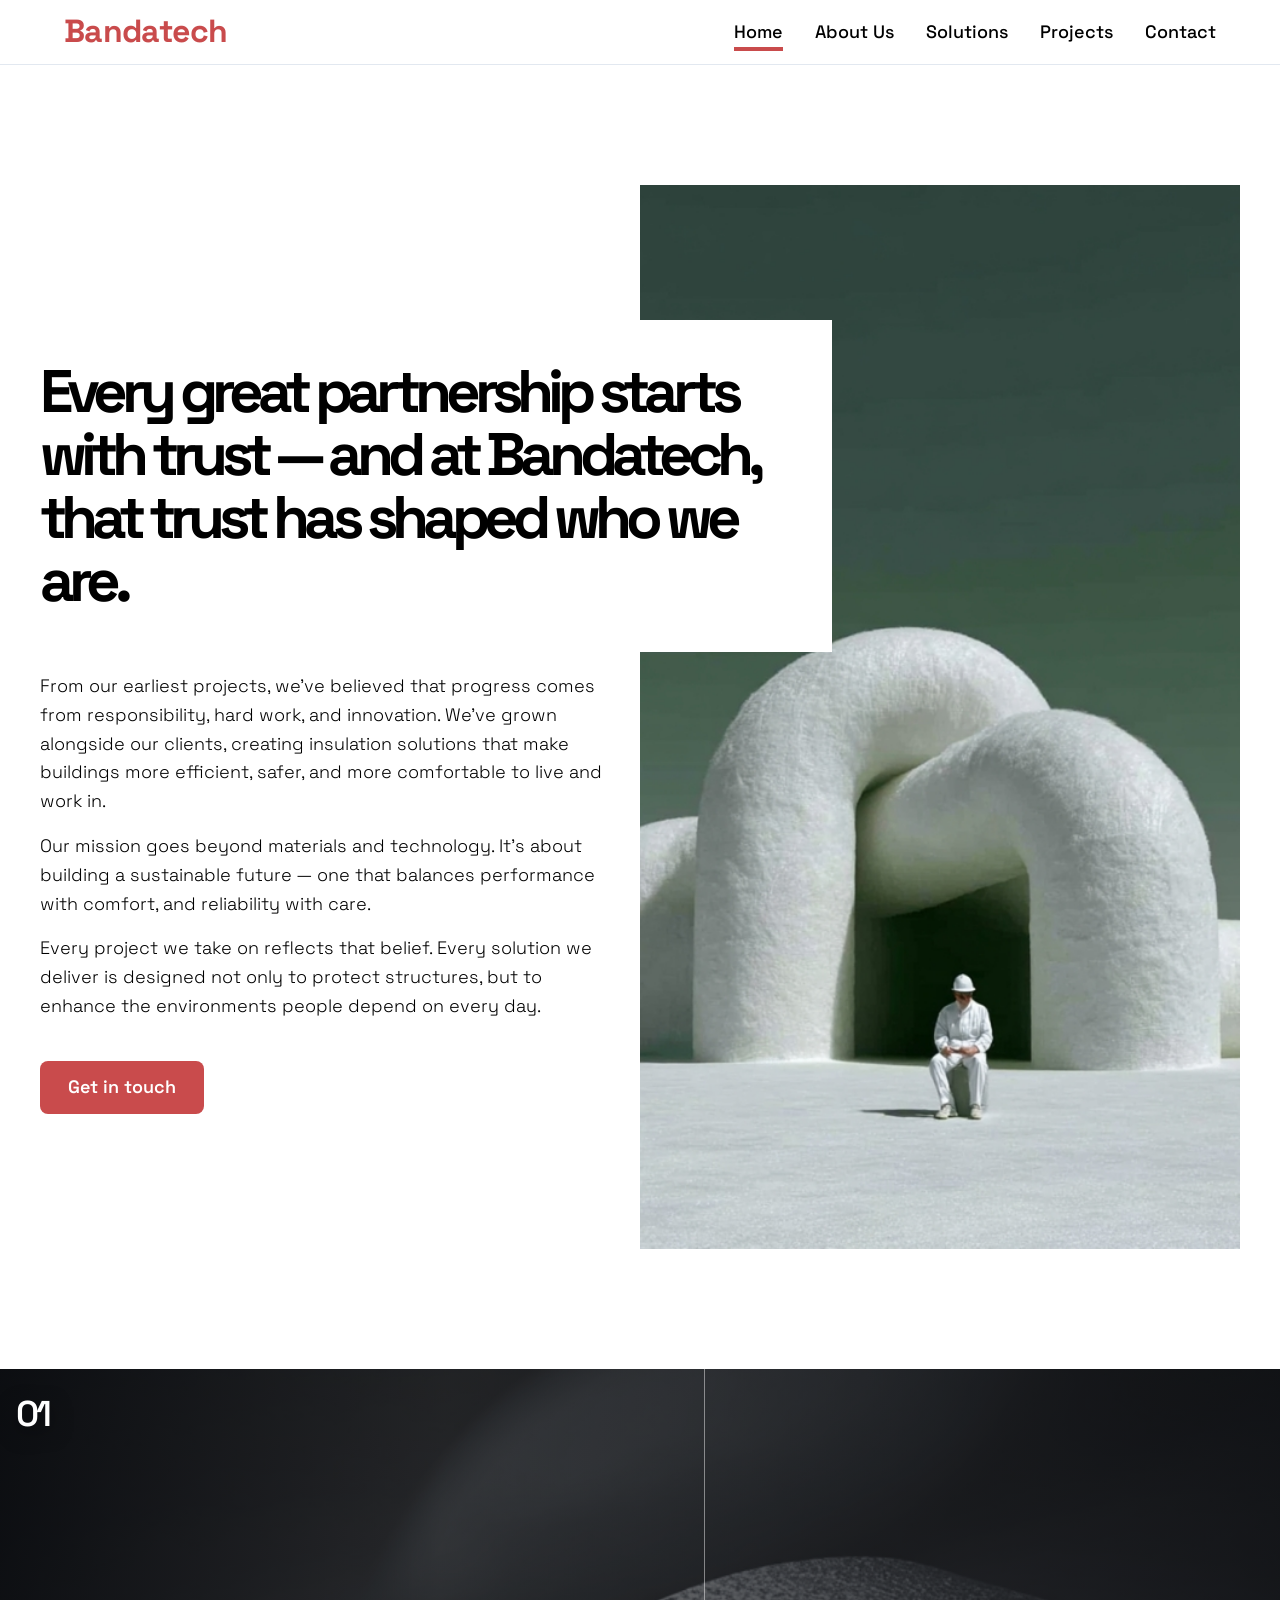
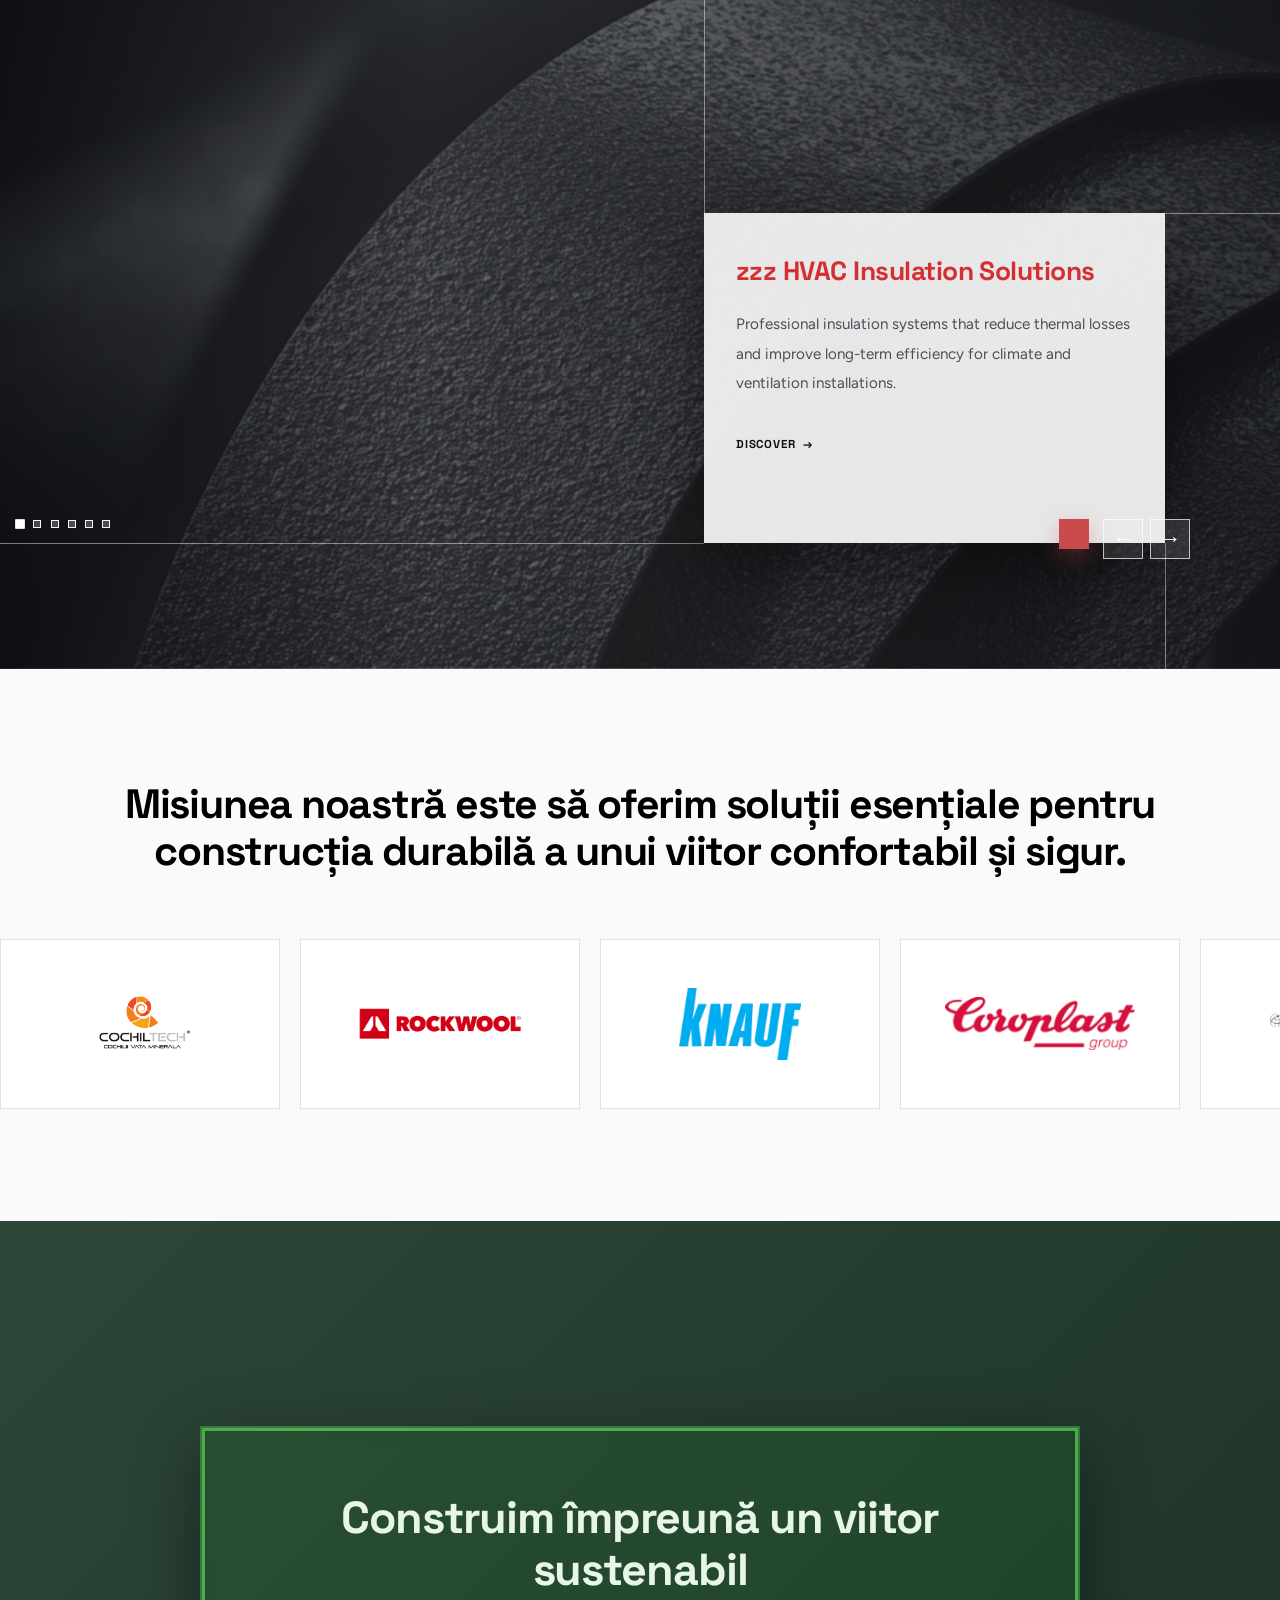
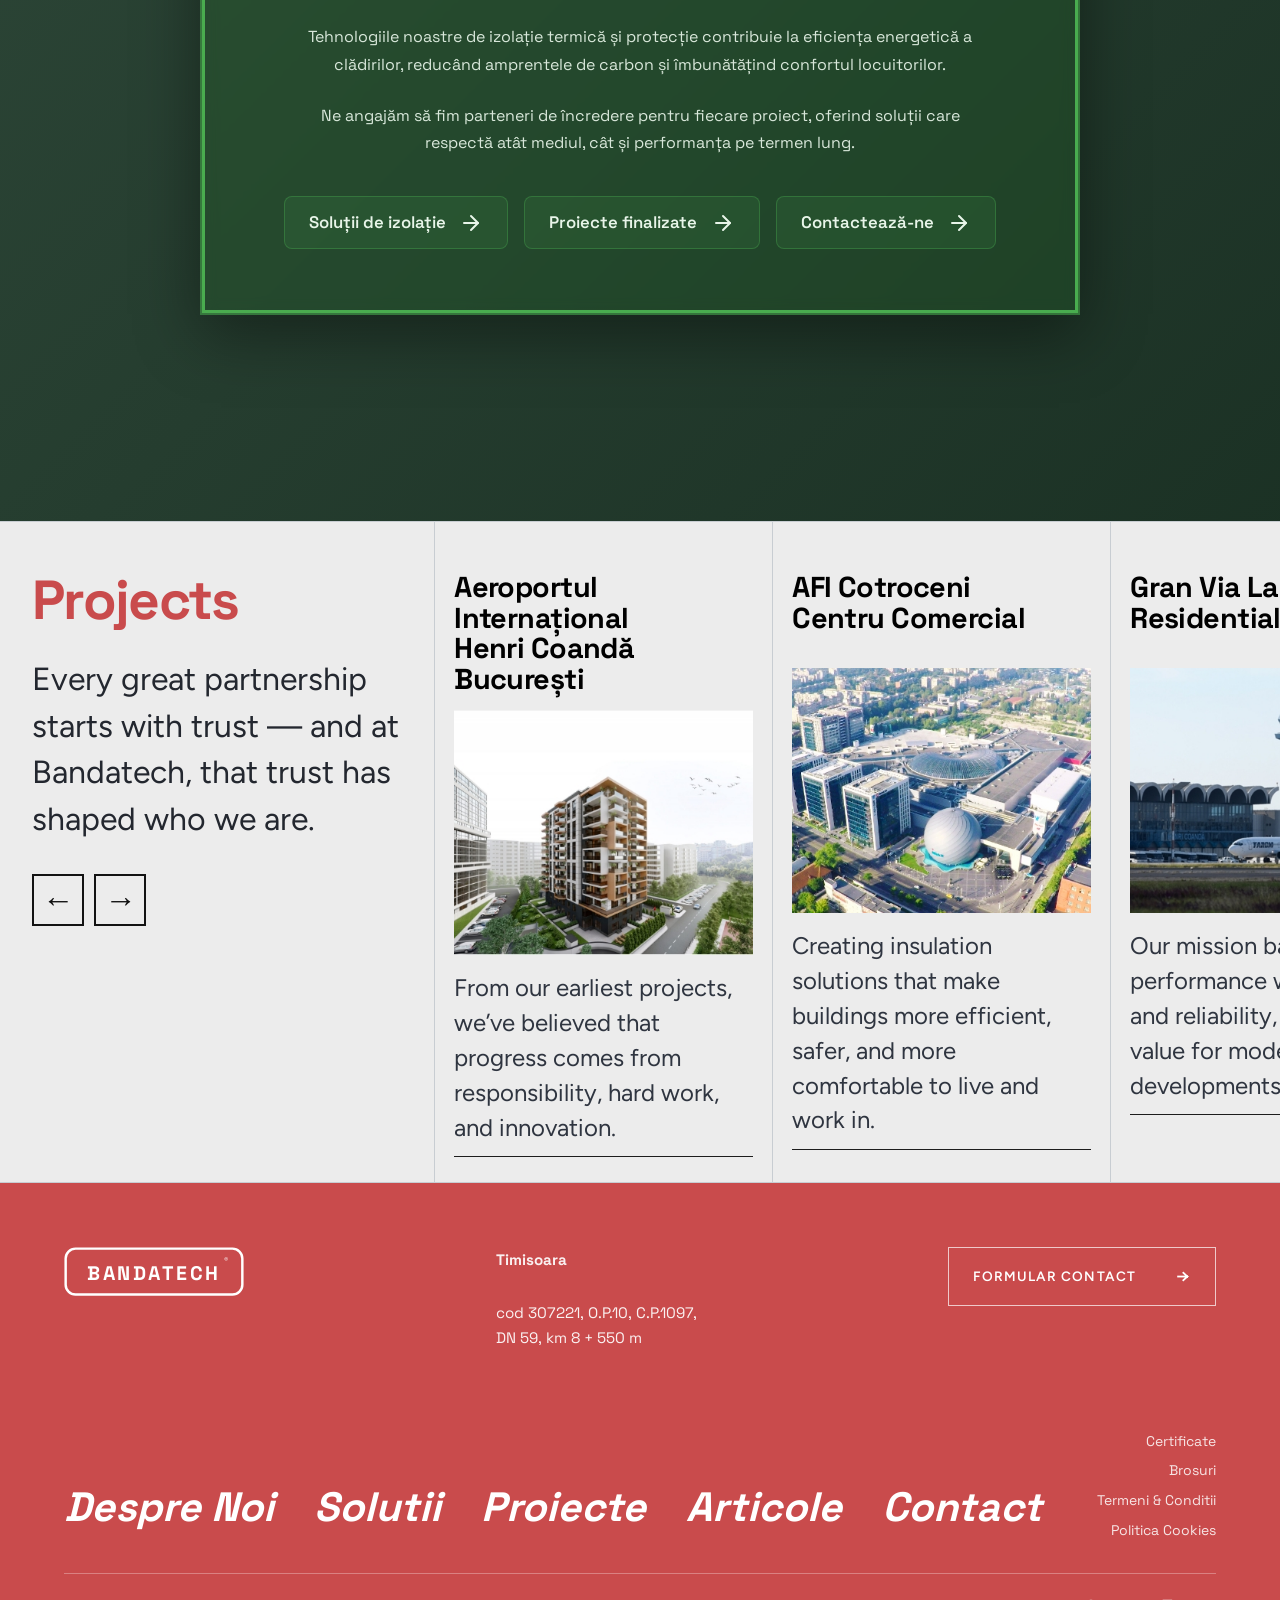
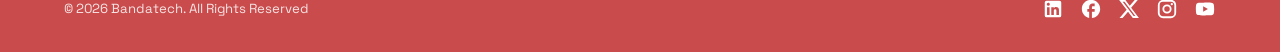
==== commit da3a6597: "Feb 22, 2026, 9:10 AM" ====
--- a/index.html
+++ b/index.html
@@ -128,17 +128,17 @@
         <h2 class="section-title about-title">Misiunea noastră este să oferim soluții esențiale pentru construcția durabilă a unui viitor confortabil și sigur.</h2>
         <div class="logo-slider" aria-label="Partner logos">
           <div class="logo-track">
-            <div class="logo-item"><img src="../assets/logo_cochiltech.png" alt="Cochiltech"></div>
-            <div class="logo-item"><img src="../assets/logo_rockwool.png" alt="Rockwool"></div>
-            <div class="logo-item"><img src="../assets/logo_knauf.png" alt="Knauf"></div>
-            <div class="logo-item"><img src="../assets/logo_coroplast.png" alt="Coroplast"></div>
-            <div class="logo-item"><img src="../assets/logo_armacell.png" alt="Armacell"></div>
-
-            <div class="logo-item"><img src="../assets/logo_cochiltech.png" alt="Cochiltech"></div>
-            <div class="logo-item"><img src="../assets/logo_rockwool.png" alt="Rockwool"></div>
-            <div class="logo-item"><img src="../assets/logo_knauf.png" alt="Knauf"></div>
-            <div class="logo-item"><img src="../assets/logo_coroplast.png" alt="Coroplast"></div>
-            <div class="logo-item"><img src="../assets/logo_armacell.png" alt="Armacell"></div>
+            <div class="logo-item"><img src="assets/logo_cochiltech.png" alt="Cochiltech"></div>
+            <div class="logo-item"><img src="assets/logo_rockwool.png" alt="Rockwool"></div>
+            <div class="logo-item"><img src="assets/logo_knauf.png" alt="Knauf"></div>
+            <div class="logo-item"><img src="assets/logo_coroplast.png" alt="Coroplast"></div>
+            <div class="logo-item"><img src="assets/logo_armacell.png" alt="Armacell"></div>
+
+            <div class="logo-item"><img src="assets/logo_cochiltech.png" alt="Cochiltech"></div>
+            <div class="logo-item"><img src="assets/logo_rockwool.png" alt="Rockwool"></div>
+            <div class="logo-item"><img src="assets/logo_knauf.png" alt="Knauf"></div>
+            <div class="logo-item"><img src="assets/logo_coroplast.png" alt="Coroplast"></div>
+            <div class="logo-item"><img src="assets/logo_armacell.png" alt="Armacell"></div>
           </div>
         </div>
       </div>
@@ -213,31 +213,31 @@
           <div class="projects-track" data-projects-track>
             <article class="project-card">
               <h3 class="project-card-title">Aeroportul Internațional<br>Henri Coandă București</h3>
-              <img class="project-card-image" src="../assets/project_1.jpg" alt="Aeroportul Henri Coandă">
+              <img class="project-card-image" src="assets/project_1.jpg" alt="Aeroportul Henri Coandă">
               <p class="project-card-text">From our earliest projects, we’ve believed that progress comes from responsibility, hard work, and innovation.</p>
             </article>
 
             <article class="project-card">
               <h3 class="project-card-title">AFI Cotroceni<br>Centru Comercial</h3>
-              <img class="project-card-image" src="../assets/project_2.jpg" alt="AFI Cotroceni">
+              <img class="project-card-image" src="assets/project_2.jpg" alt="AFI Cotroceni">
               <p class="project-card-text">Creating insulation solutions that make buildings more efficient, safer, and more comfortable to live and work in.</p>
             </article>
 
             <article class="project-card">
               <h3 class="project-card-title">Gran Via Lake<br>Residential</h3>
-              <img class="project-card-image" src="../assets/project_3.jpg" alt="Gran Via Lake">
+              <img class="project-card-image" src="assets/project_3.jpg" alt="Gran Via Lake">
               <p class="project-card-text">Our mission balances performance with comfort and reliability, delivering value for modern urban developments.</p>
             </article>
 
             <article class="project-card">
               <h3 class="project-card-title">Timpuri Noi Square<br>Office Campus</h3>
-              <img class="project-card-image" src="../assets/project_4.jpg" alt="Timpuri Noi Square">
+              <img class="project-card-image" src="assets/project_4.jpg" alt="Timpuri Noi Square">
               <p class="project-card-text">Integrated thermal and acoustic systems tailored for high-density office spaces and long-term building durability.</p>
             </article>
 
             <article class="project-card">
               <h3 class="project-card-title">Orhideea Towers<br>Business Center</h3>
-              <img class="project-card-image" src="../assets/project_5.jpg" alt="Orhideea Towers">
+              <img class="project-card-image" src="assets/project_5.jpg" alt="Orhideea Towers">
               <p class="project-card-text">Engineering-led insulation design that supports operational efficiency while improving occupant comfort.</p>
             </article>
           </div>
--- a/public/styles.css
+++ b/public/styles.css
@@ -641,8 +641,8 @@
   max-width: 190px;
   max-height: 72px;
   object-fit: contain;
-  filter: grayscale(100%);
-  opacity: 0.9;
+  /* filter: grayscale(100%); */
+  /* opacity: 0.9; */
 }
 
 @keyframes logoMarquee {
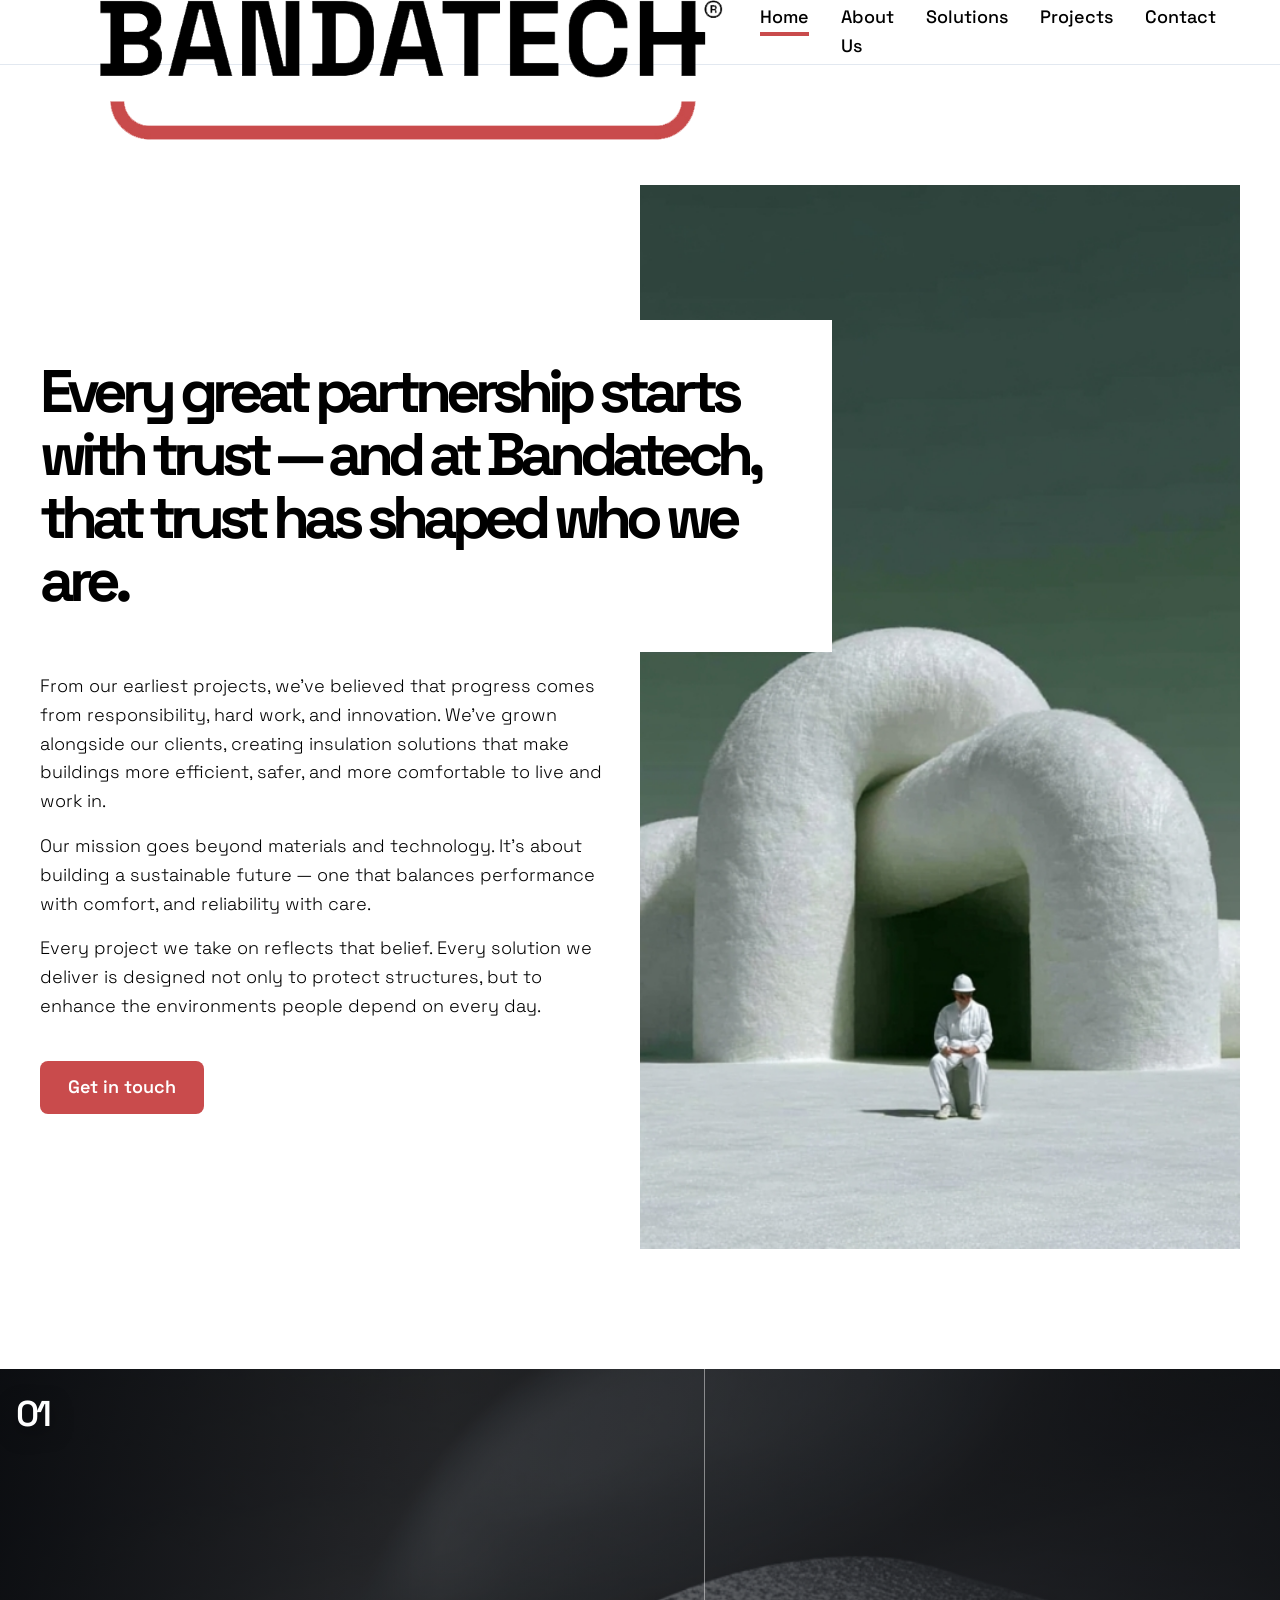
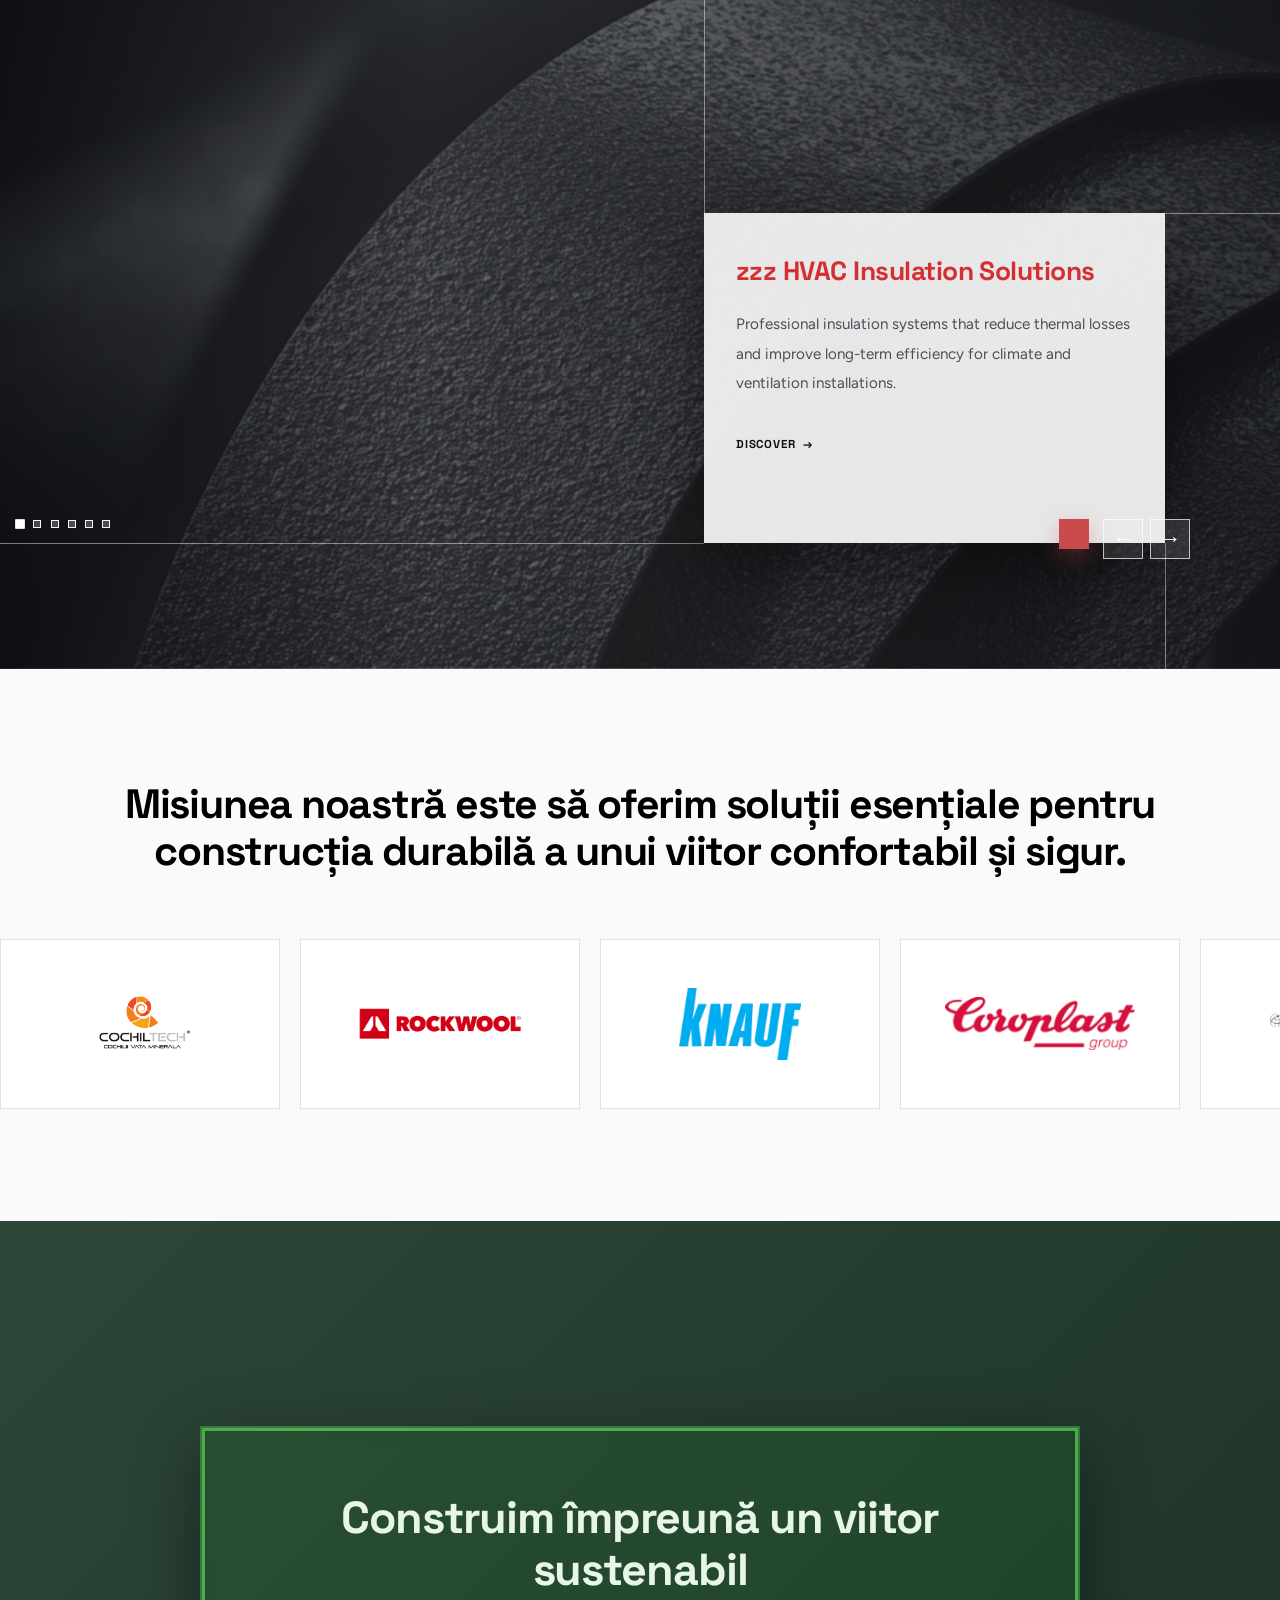
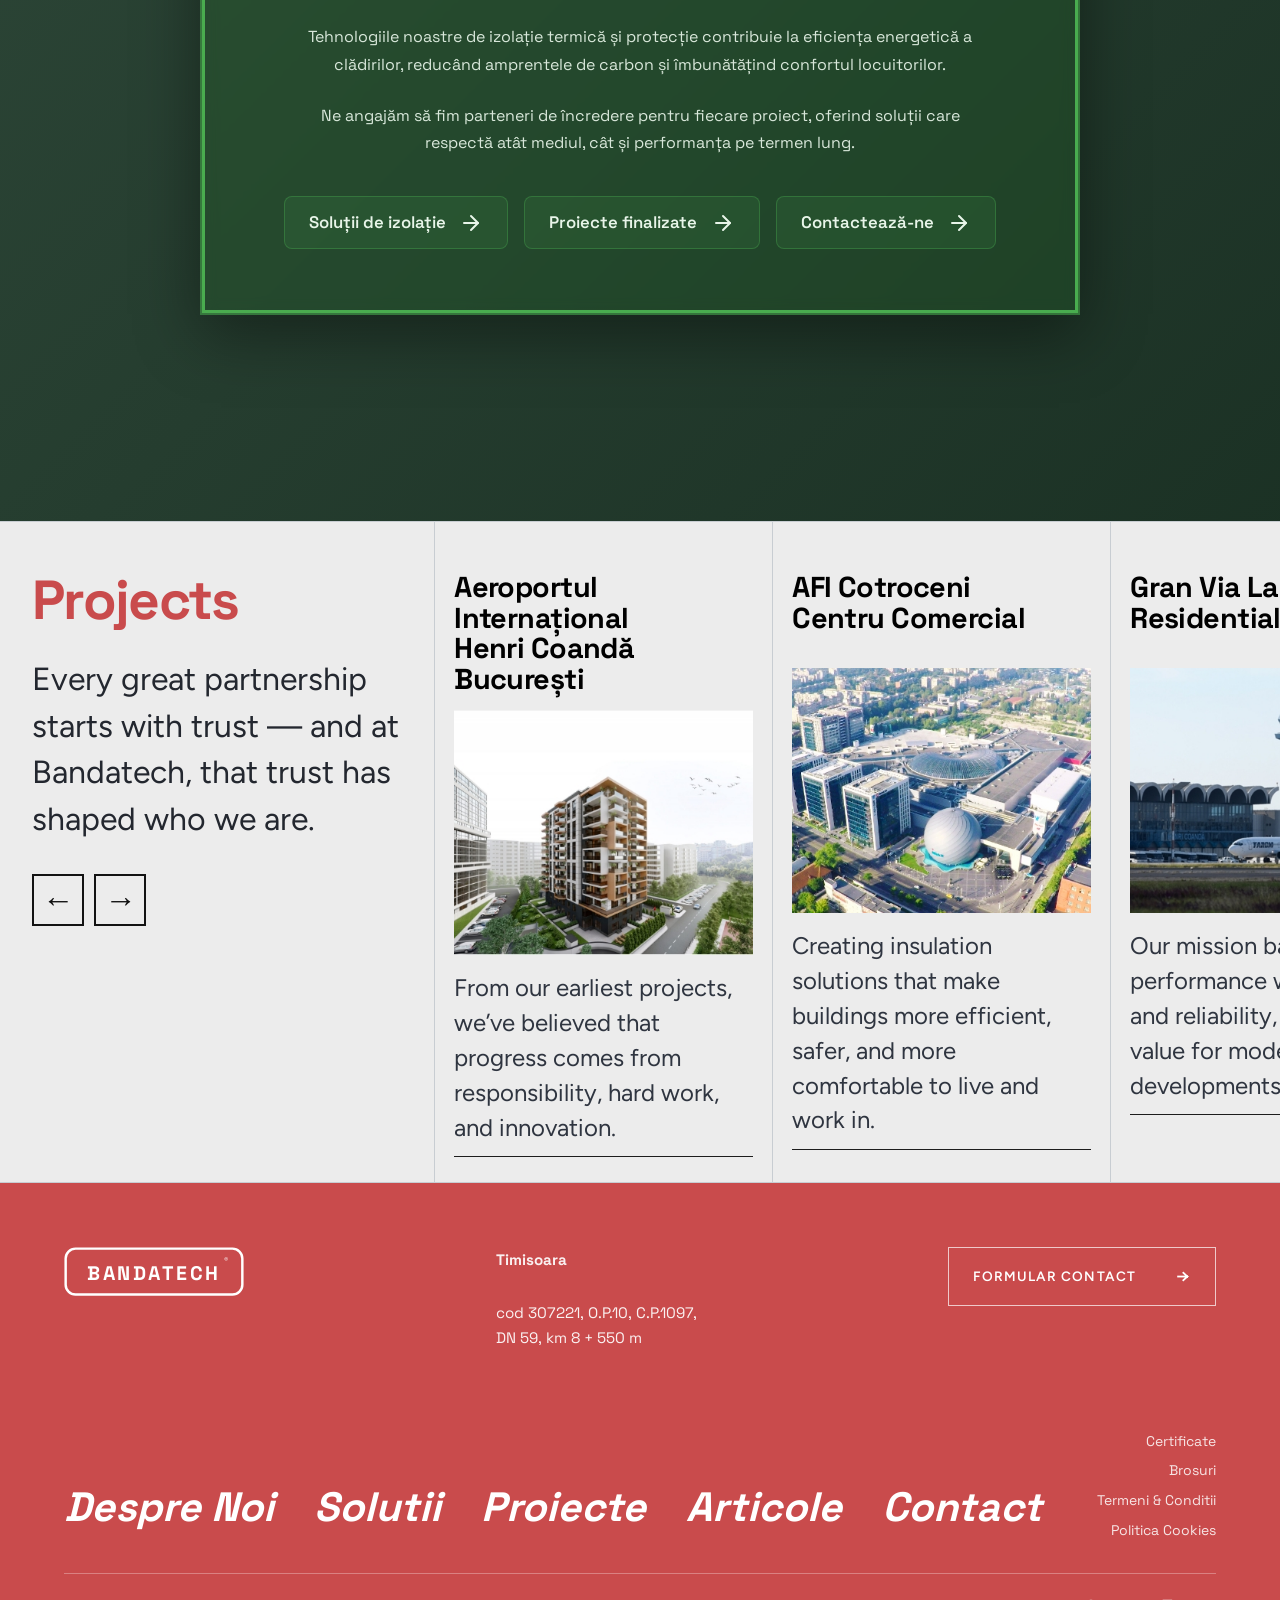
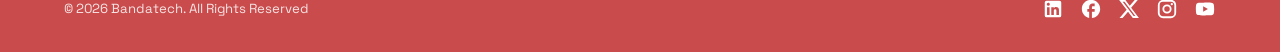
==== commit c3a68341: "Feb 22, 2026, 9:15 AM" ====
--- a/index.html
+++ b/index.html
@@ -20,7 +20,9 @@
   <!-- Navigation -->
   <header class="site-header">
     <nav class="nav container">
-      <a href="#" class="nav-logo">Bandatech</a>
+      <a href="#" class="nav-logo">
+          <img src="assets/Logo-Bandatech.png" alt="Bandatech">
+      </a>
       <ul class="nav-links">
         <li><a href="/" class="selected">Home</a></li>
         <li><a href="/aboutus">About Us</a></li>
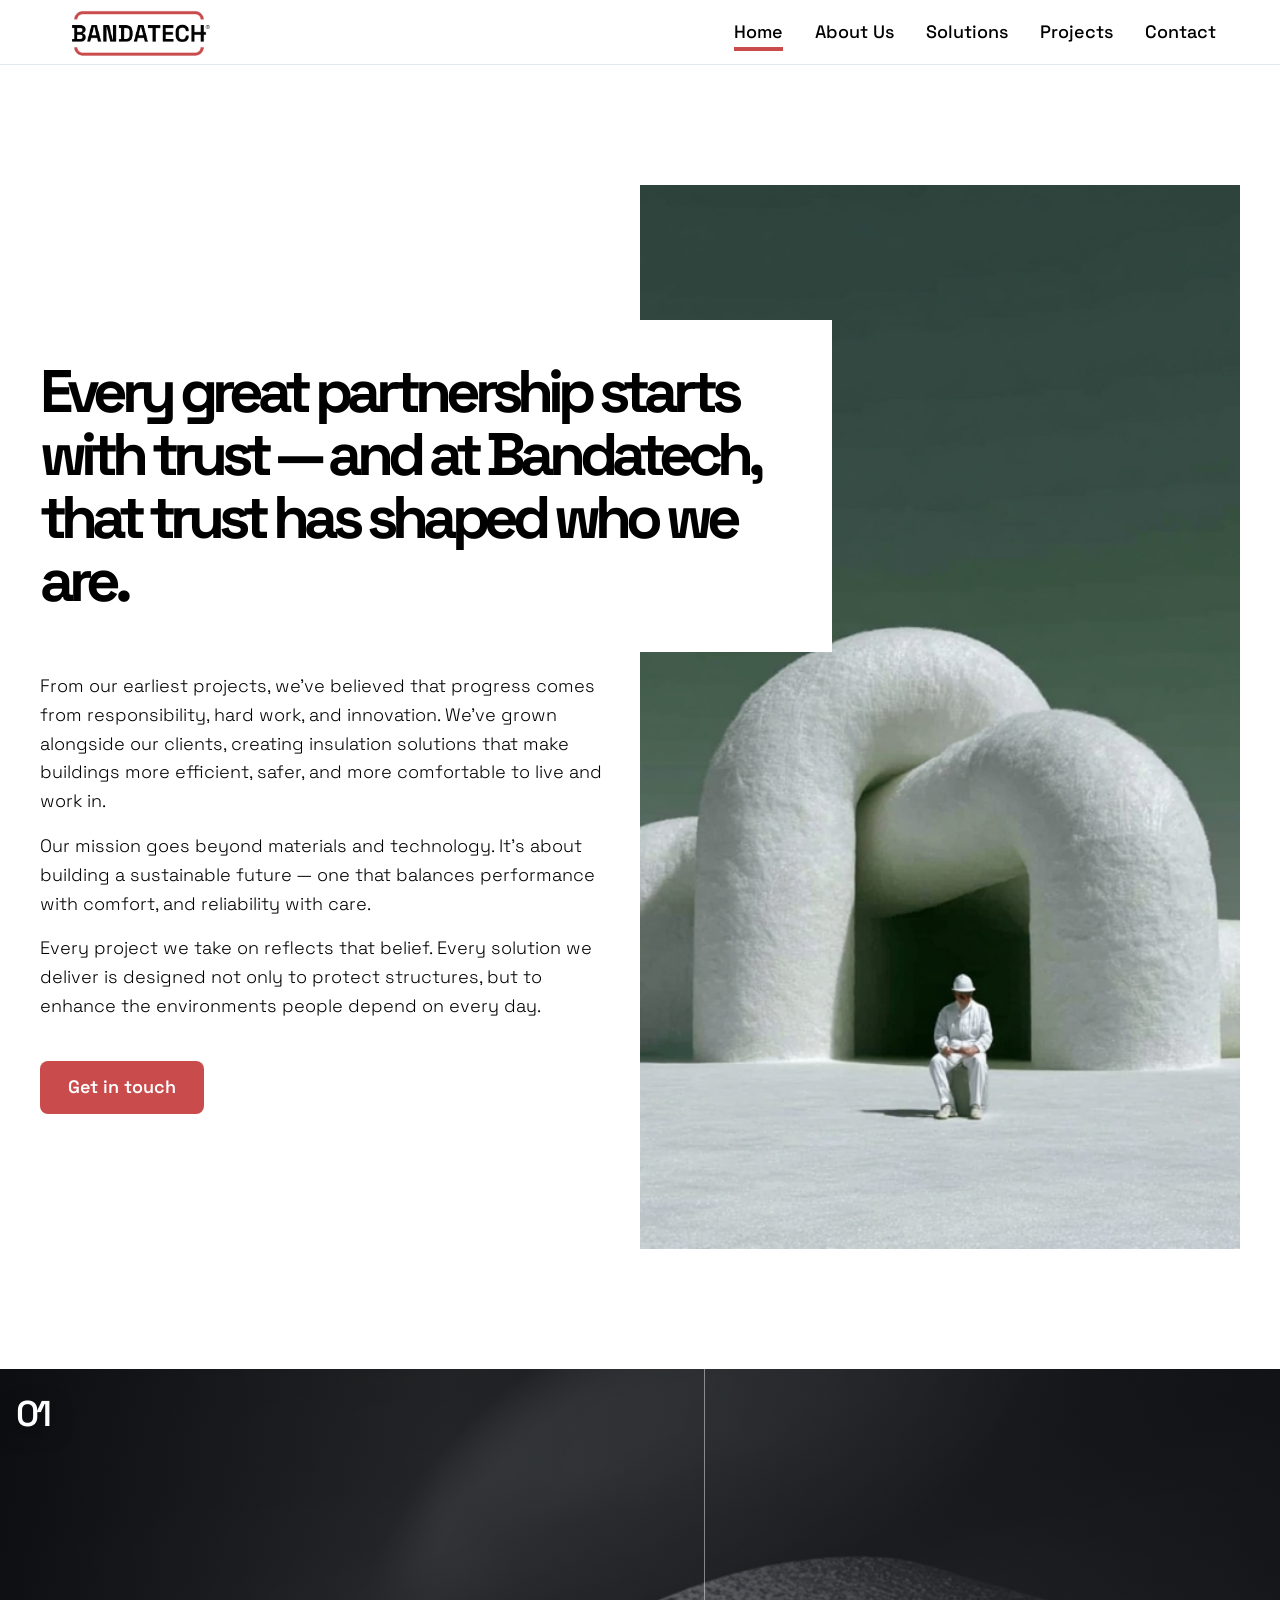
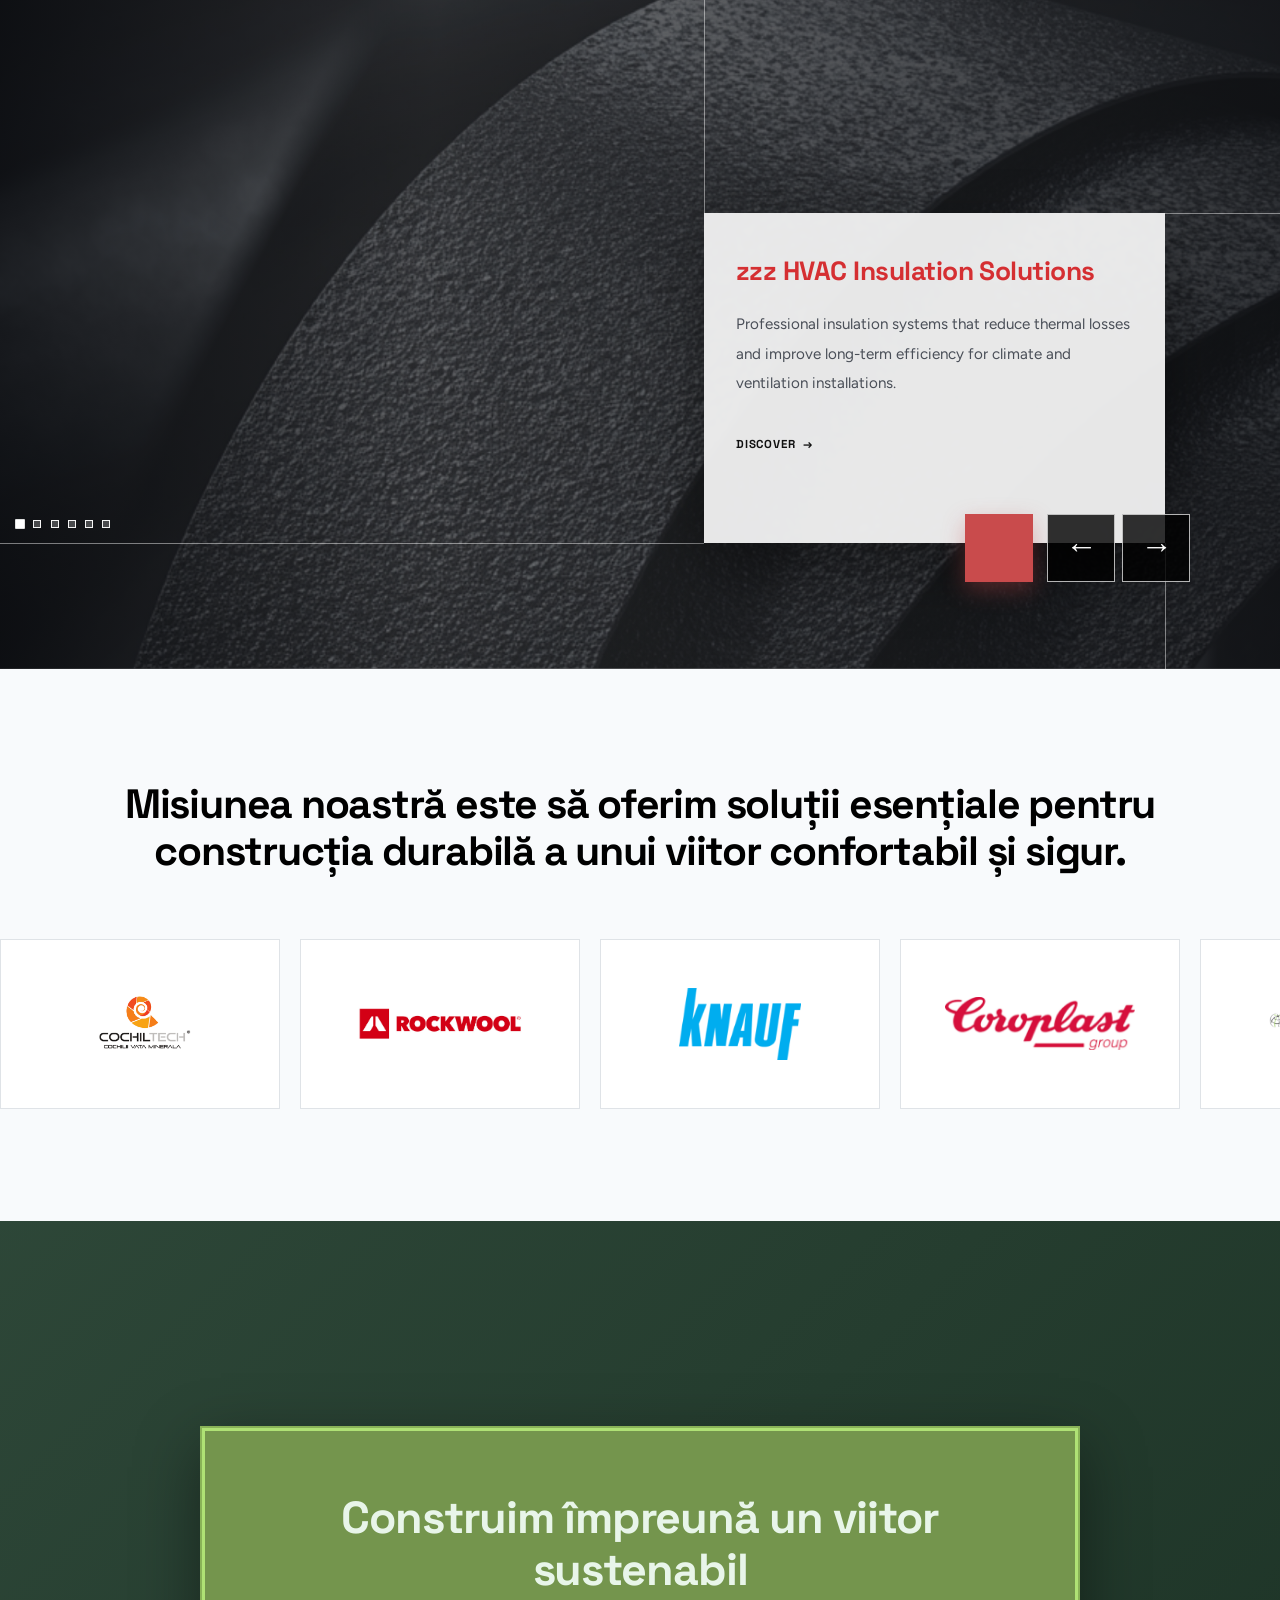
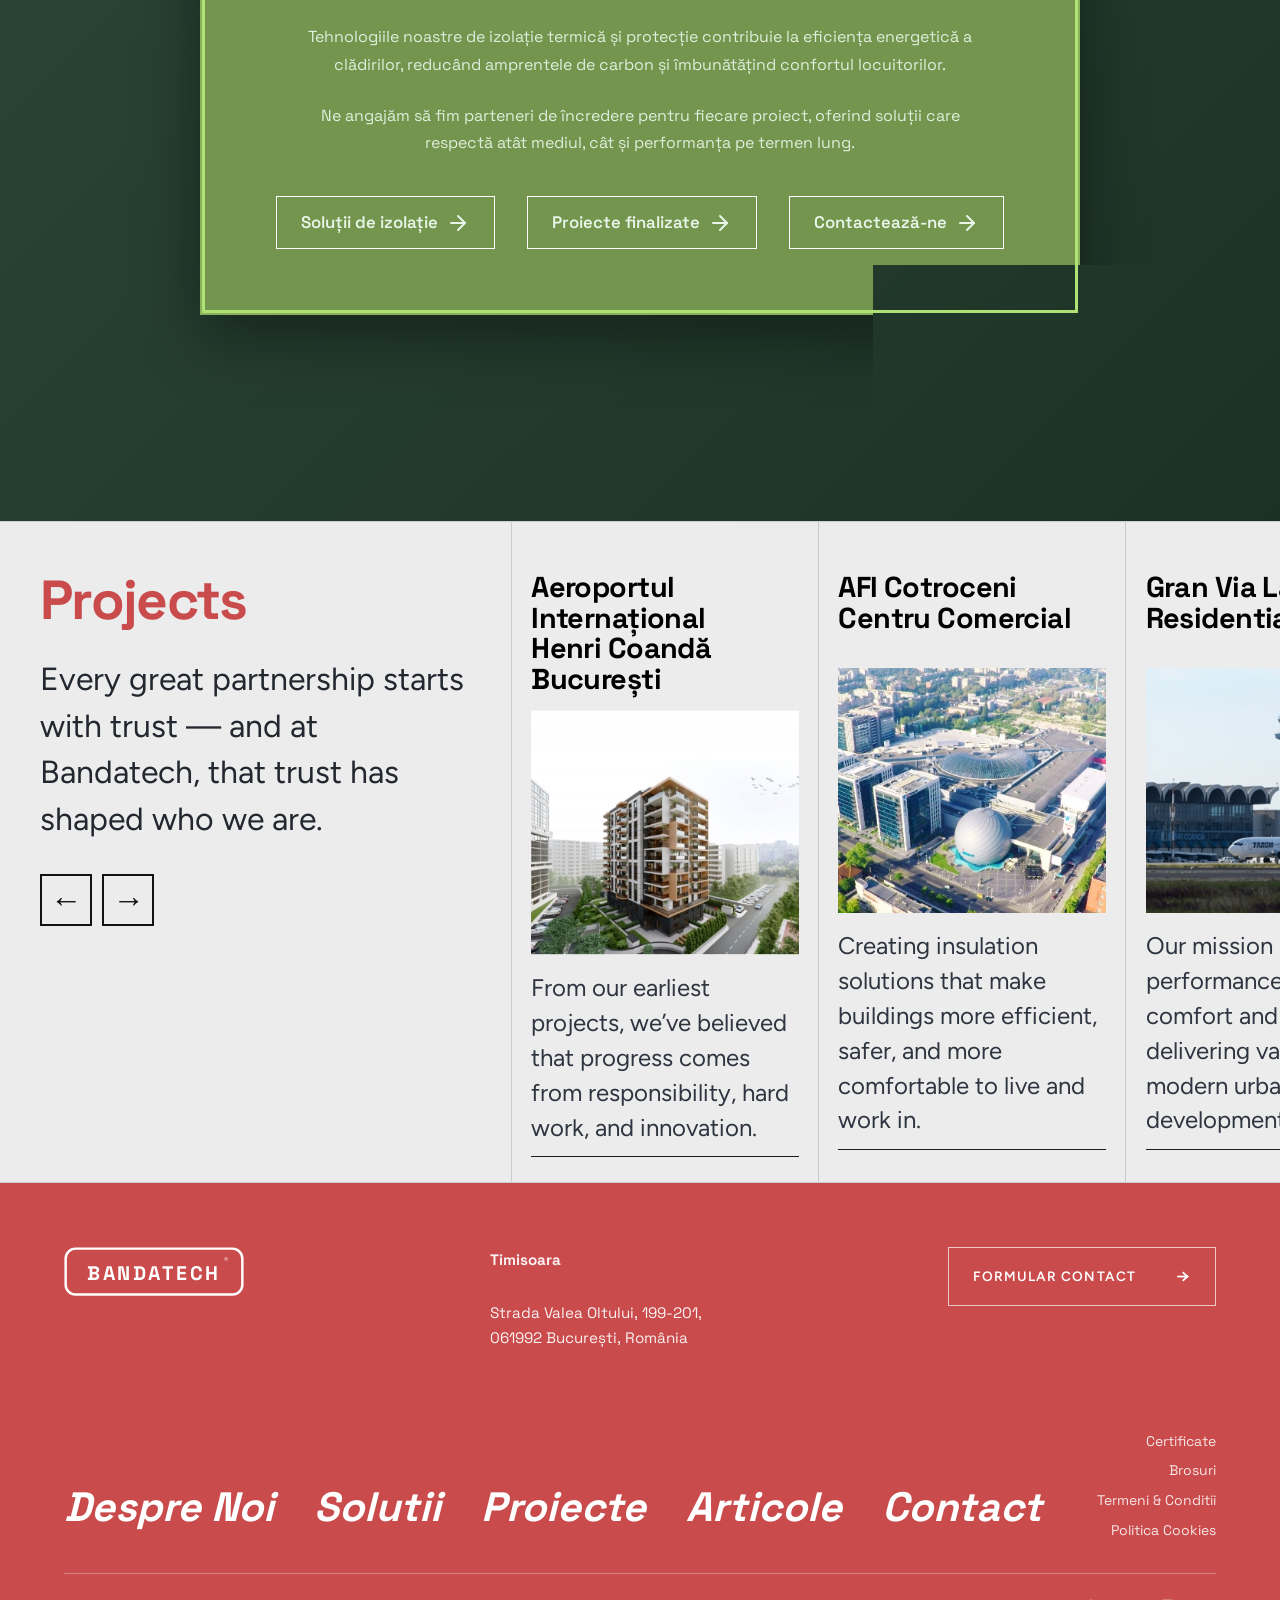
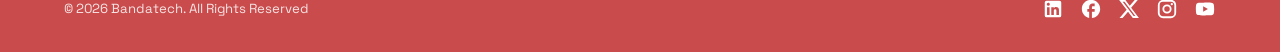
==== commit 806038a3: "Feb 23, 2026, 5:46 AM" ====
--- a/index.html
+++ b/index.html
@@ -286,8 +286,8 @@
         </div>
         <address class="footer-address">
           <strong>Timisoara</strong><br>
-          cod 307221, O.P.10, C.P.1097,<br>
-          DN 59, km 8 + 550 m
+          Strada Valea Oltului, 199-201, <br>
+          061992 București, România
         </address>
         <a href="#contact" class="footer-contact-btn">
           <span>FORMULAR CONTACT</span>
@@ -443,9 +443,9 @@
 
       function startAutoplay() {
         clearInterval(autoplayTimer);
-        autoplayTimer = setInterval(function () {
-          updateSlider(currentIndex + 1);
-        }, 5000);
+        // autoplayTimer = setInterval(function () {
+          // updateSlider(currentIndex + 1);
+        // }, 5000);
       }
 
       prevButton.addEventListener('click', function () {
--- a/public/styles.css
+++ b/public/styles.css
@@ -101,7 +101,9 @@
   color: var(--color-primary);
   letter-spacing: -0.02em;
 }
-
+.nav-logo img {
+  max-height: 70px;
+}
 .nav-links {
   display: flex;
   gap: 2rem;
@@ -403,7 +405,7 @@
 .slider-nav {
   position: absolute;
   right: clamp(1rem, 7vw, 6.5rem);
-  bottom: calc(var(--slider-line-y) - 1rem);
+  bottom: calc(var(--slider-line-y) - 39px);
   z-index: 7;
   display: inline-flex;
   gap: 0.45rem;
@@ -413,8 +415,8 @@
 
 .slider-nav::before {
   content: "";
-  width: 30px;
-  height: 30px;
+  width: 68px;
+  height: 68px;
   background: var(--ui-accent-bg);
   margin-right: 0.45rem;
   box-shadow: var(--ui-accent-shadow);
@@ -422,14 +424,15 @@
 }
 
 .slider-arrow {
-  width: 40px;
-  height: 40px;
+  width: 68px;
+  height: 68px;
   border: 1px solid var(--ui-arrow-border);
-  background: var(--ui-arrow-bg);
+  background: rgb(0 0 0 / 80%);
   color: var(--ui-arrow-color);
-  font-size: 1.35rem;
+  font-size: 2rem;
   line-height: 1;
   cursor: pointer;
+  padding-bottom: 4px;
   transition: transform 0.2s ease, background-color 0.2s ease, border-color 0.2s ease, color 0.2s ease;
 }
 
@@ -689,9 +692,9 @@
 
 .green-box {
   position: relative;
-  background: rgba(34, 139, 34, 0.15);
+  background: #74954D;
   backdrop-filter: blur(8px);
-  border: 2px solid rgba(76, 175, 80, 0.45);
+  border: 2px solid #89b258;
   padding: 4rem 3.5rem;
   text-align: center;
   box-shadow: 0 20px 60px rgba(0, 0, 0, 0.4), inset 0 1px 0 rgba(255, 255, 255, 0.05);
@@ -701,7 +704,7 @@
   content: "";
   position: absolute;
   inset: 0;
-  border: 3px solid rgba(76, 175, 80, 0.6);
+  border: 3px solid #AFE175;
   pointer-events: none;
   animation: greenPulse 8s linear infinite;
 }
@@ -719,7 +722,7 @@
   content: "";
   position: absolute;
   inset: 0;
-  border: 3px solid rgba(76, 175, 80, 0.6);
+  border: 3px solid #AFE175;
   pointer-events: none;
   animation: greenPulse 8s linear infinite;
 }
@@ -756,30 +759,31 @@
   flex-direction: row;
   align-items: center;
   justify-content: center;
-  gap: 1rem;
+  gap: 2rem;
   margin-top: 2.5rem;
 }
 
 .green-cta {
   display: inline-flex;
   align-items: center;
-  gap: 0.85rem;
+  gap: 0.5rem;
   color: #e8f5e9;
   font-size: 1.05rem;
   font-weight: 600;
   text-decoration: none;
   padding: 0.75rem 1.5rem;
-  border-radius: 0.5rem;
-  background: rgba(76, 175, 80, 0.12);
-  border: 1px solid rgba(76, 175, 80, 0.35);
+  border-radius: 0;
+  background: #74954d;
+  border: 1px solid rgb(255 255 255);
   transition: all 0.3s ease;
   /* min-width: 280px; */
   justify-content: center;
 }
 
 .green-cta:hover {
-  background: rgba(76, 175, 80, 0.2);
-  border-color: rgba(76, 175, 80, 0.55);
+  background: rgb(139 255 0 / 10%);
+  border-color: #dbffb0;
+  color: #efffdb;
   transform: translateX(2px);
 }
 
@@ -833,10 +837,10 @@
 
 .projects-shell {
   width: 100%;
-  max-width: 1280px;
+  /* max-width: 1280px; */
   margin: 0 auto;
   display: grid;
-  grid-template-columns: minmax(280px, 34%) minmax(0, 66%);
+  grid-template-columns: minmax(280px, 40%) minmax(0, 60%);
   min-height: 620px;
 }
 
@@ -846,6 +850,7 @@
   display: flex;
   flex-direction: column;
   justify-content: flex-start;
+  padding-left: max(calc((100vw - var(--page-width)) / 2 + 0px), 40px);
 }
 
 .projects-title {
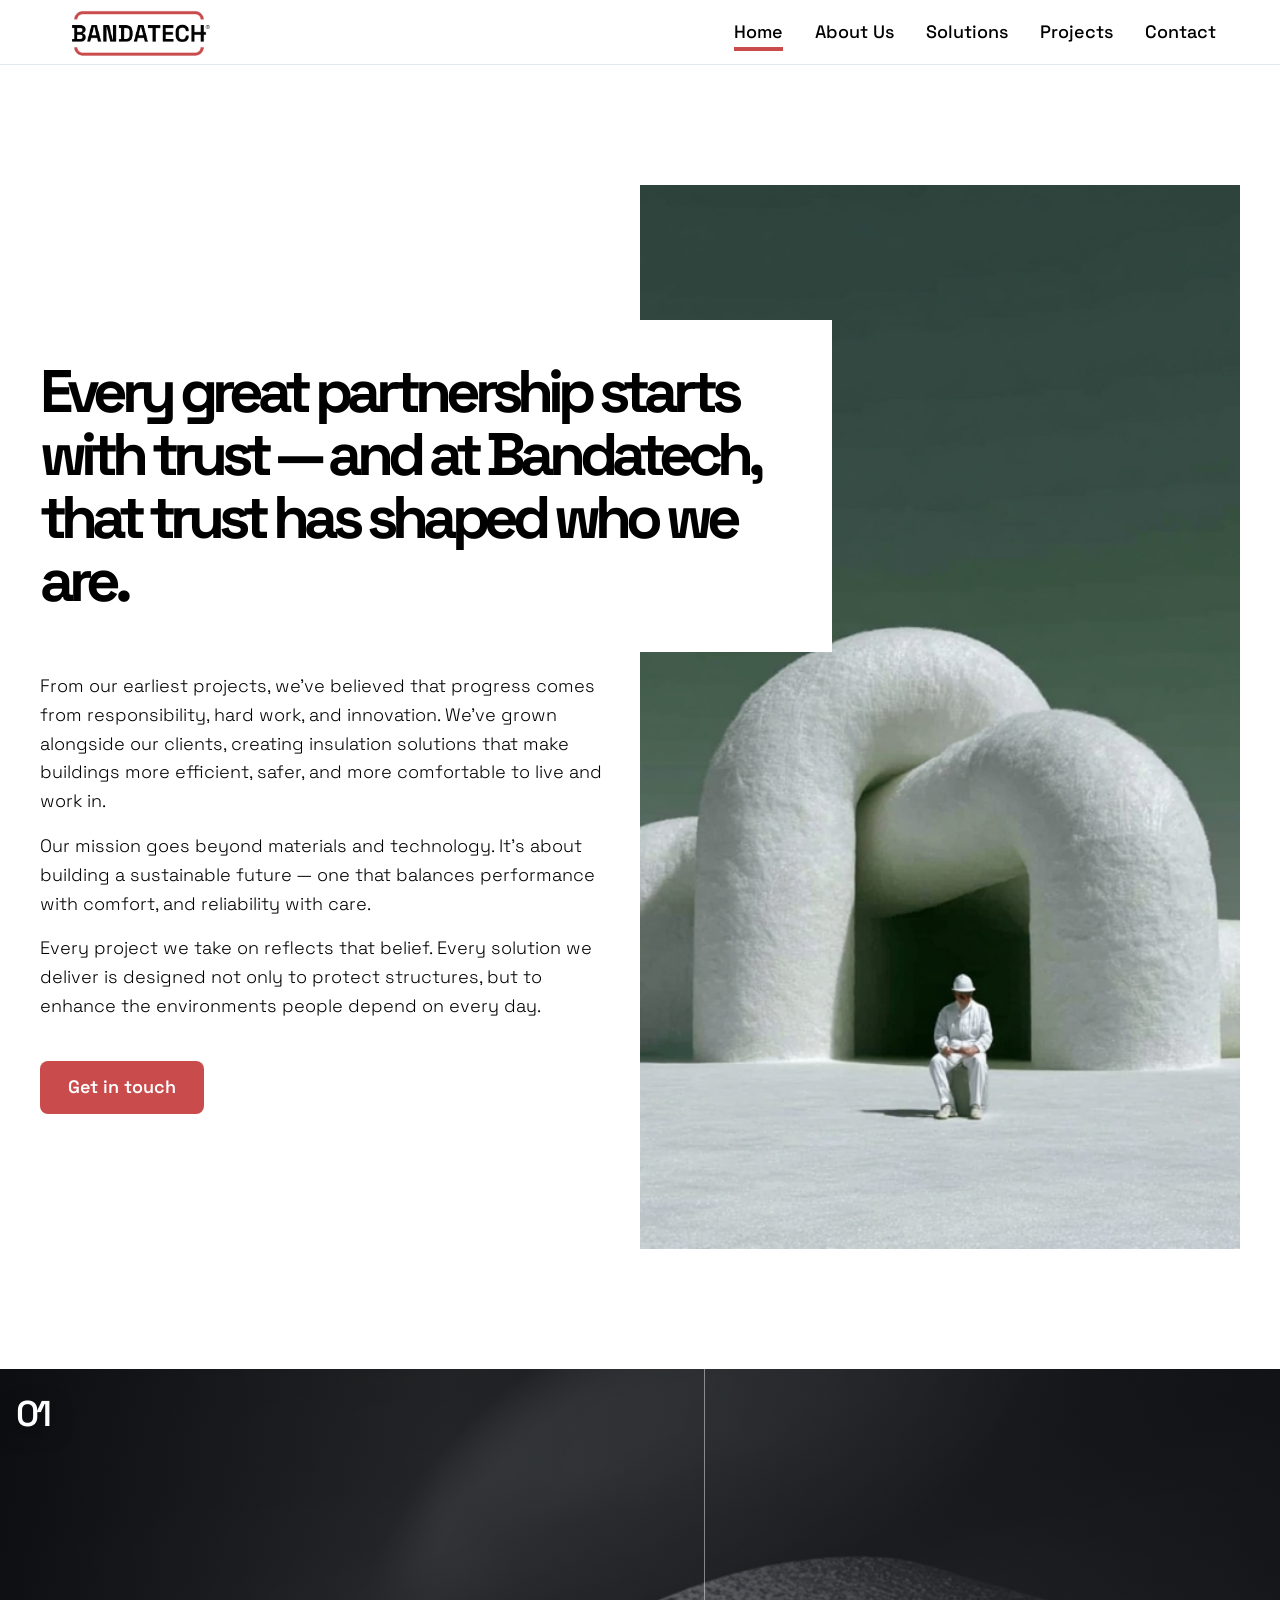
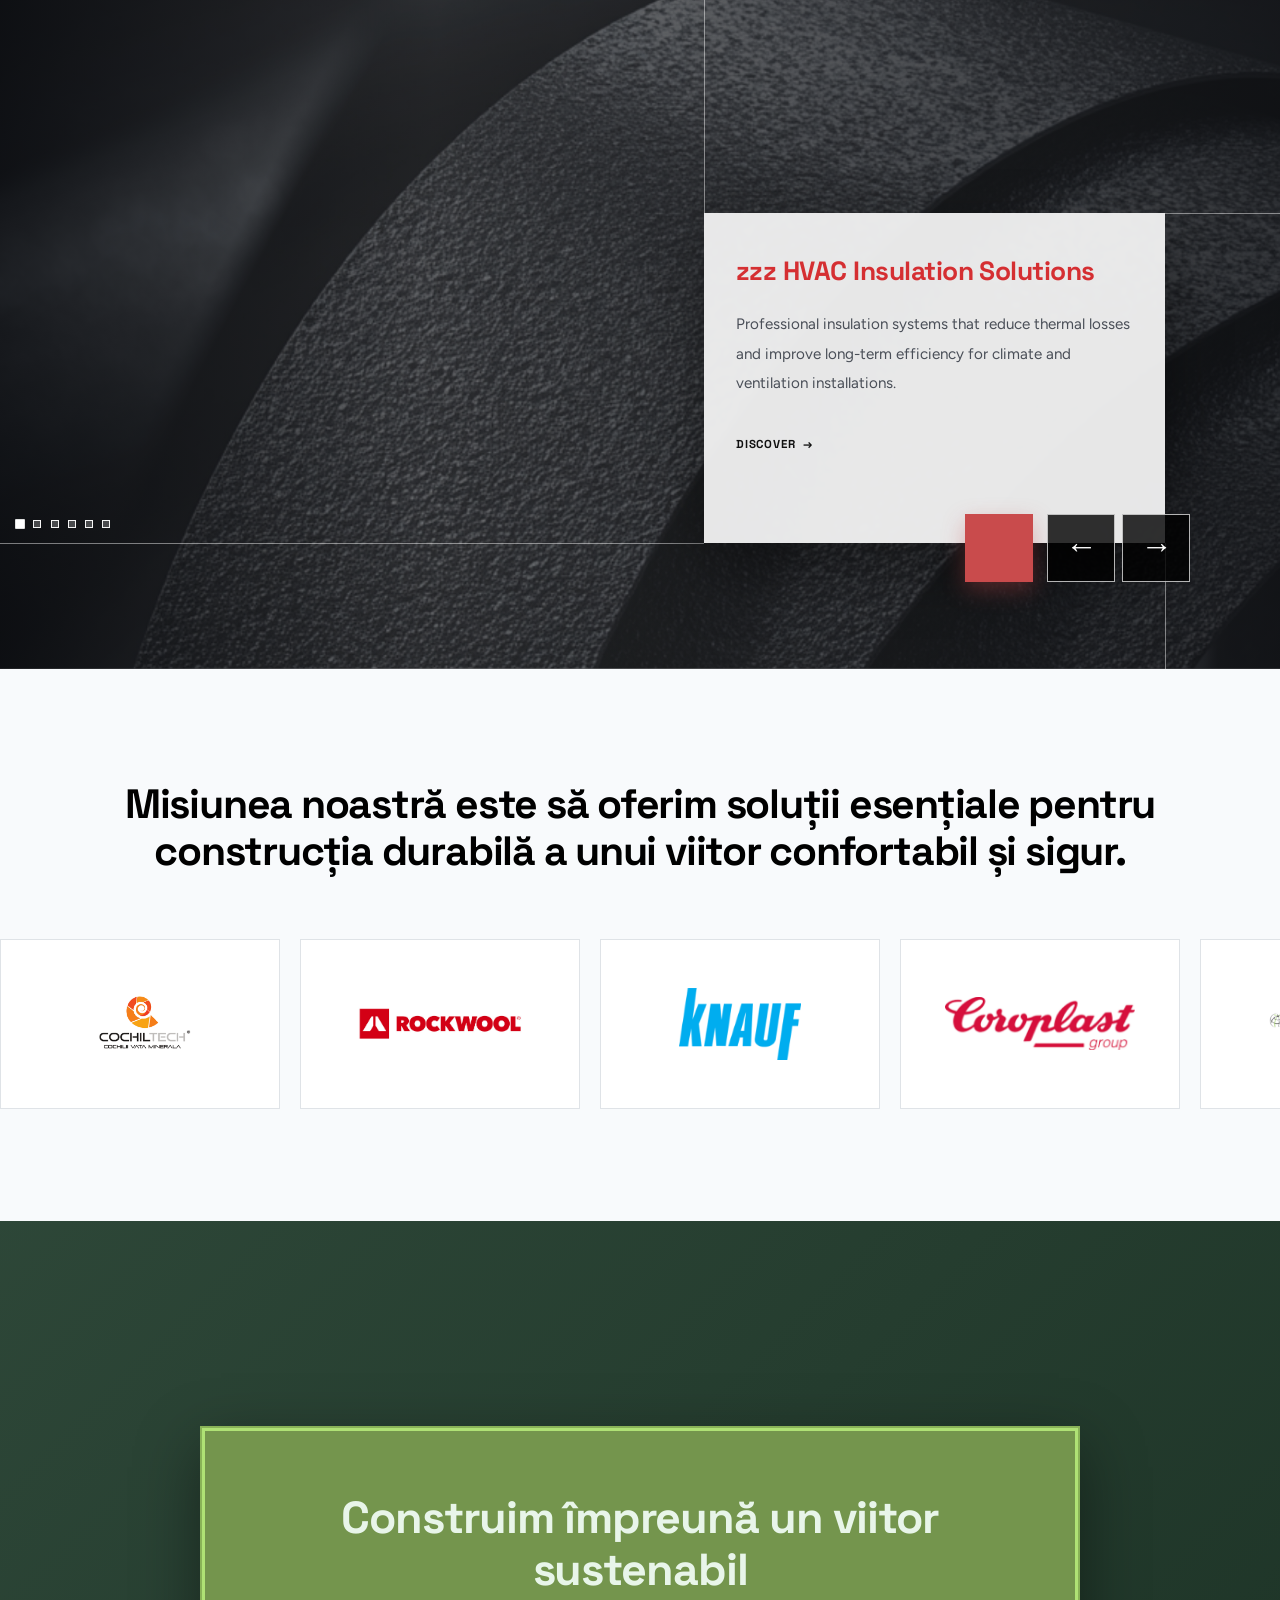
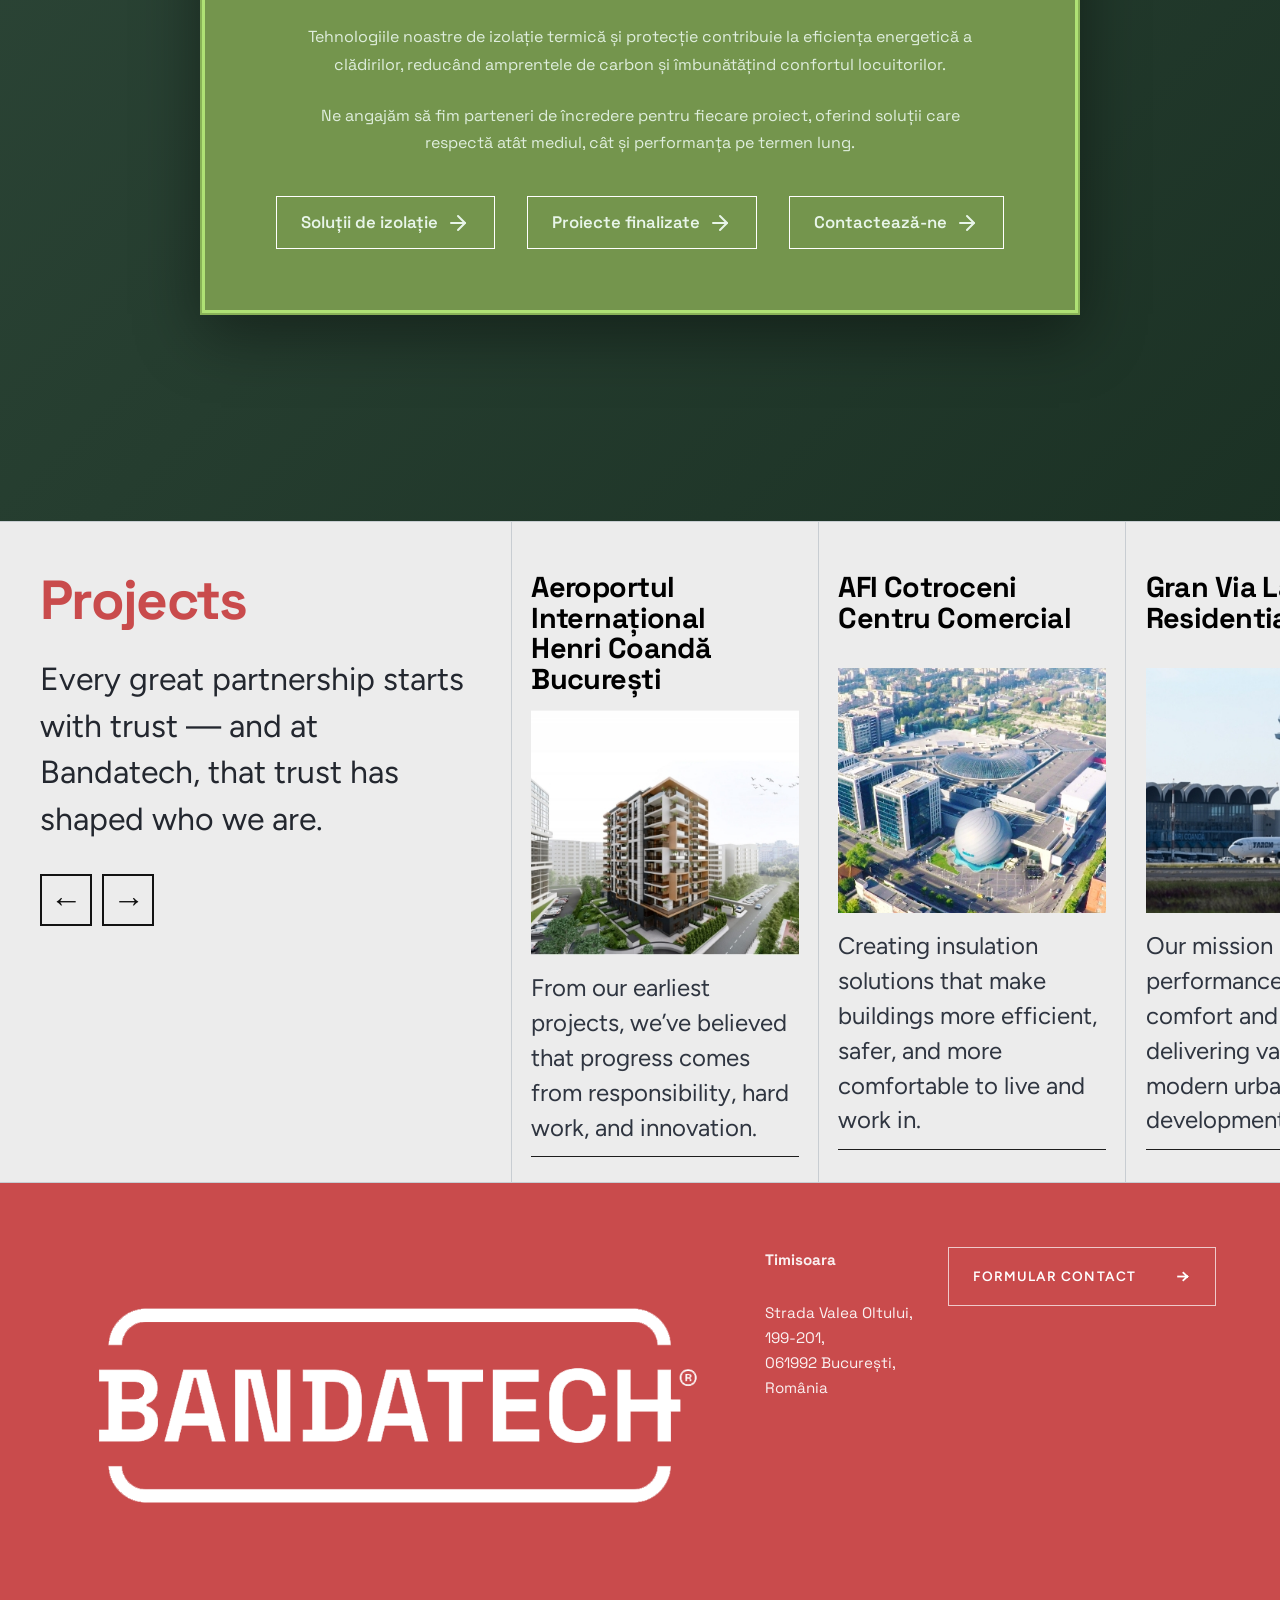
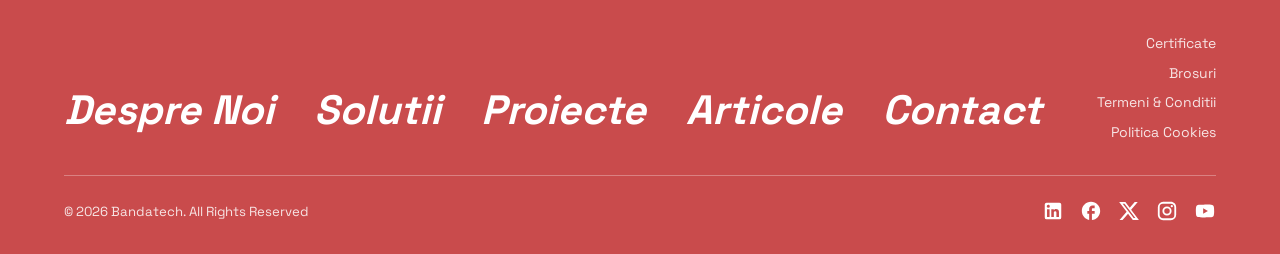
==== commit 2a7c2301: "Feb 23, 2026, 5:48 AM" ====
--- a/index.html
+++ b/index.html
@@ -278,11 +278,7 @@
       <!-- Top row -->
       <div class="footer-top">
         <div class="footer-logo">
-          <svg viewBox="0 0 220 60" fill="none" xmlns="http://www.w3.org/2000/svg" aria-label="Bandatech">
-            <rect x="2" y="2" width="216" height="56" rx="12" stroke="#fff" stroke-width="3" fill="none"/>
-            <text x="110" y="40" text-anchor="middle" fill="#fff" font-family="'Space Grotesk', sans-serif" font-weight="800" font-size="24" letter-spacing="3">BANDATECH</text>
-            <text x="198" y="20" text-anchor="middle" fill="#fff" font-family="'Space Grotesk', sans-serif" font-weight="400" font-size="10">&reg;</text>
-          </svg>
+          <img src="assets/Logo-Bandatech_white.png" alt="Bandatech">
         </div>
         <address class="footer-address">
           <strong>Timisoara</strong><br>
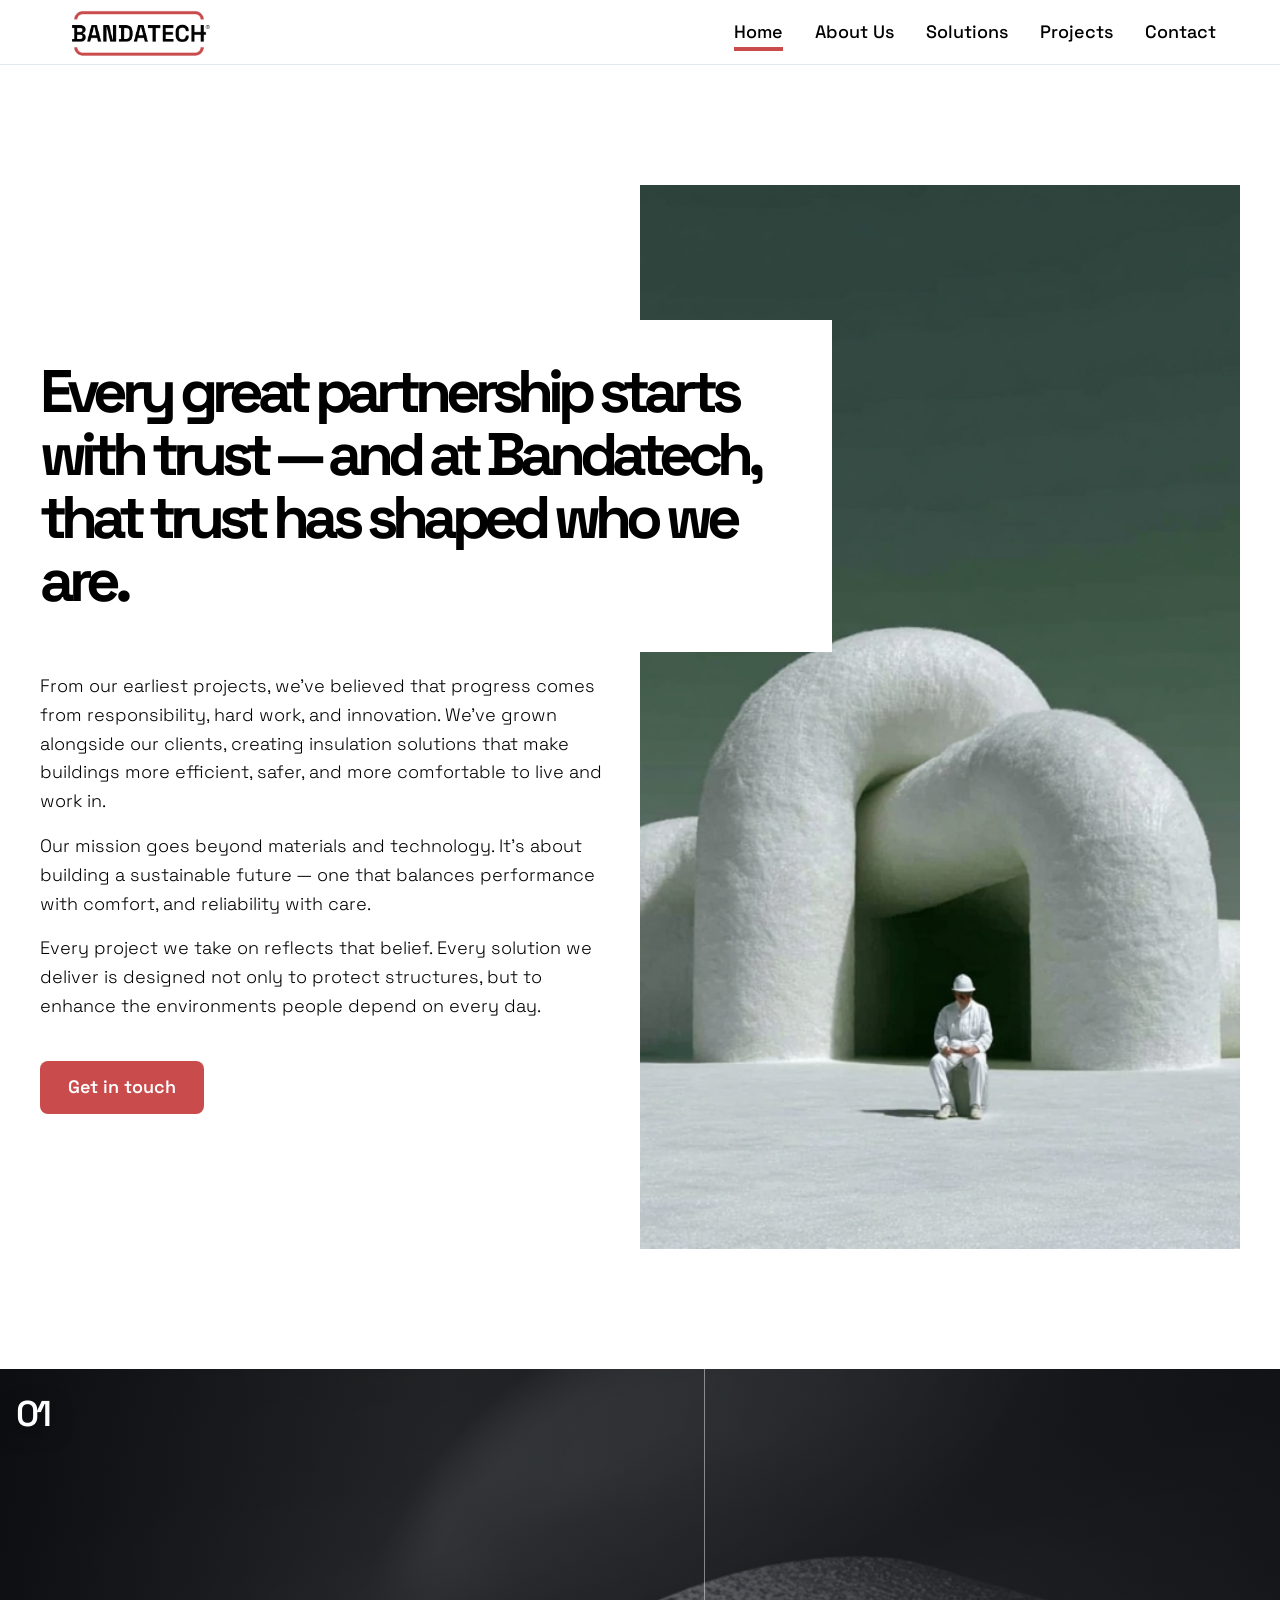
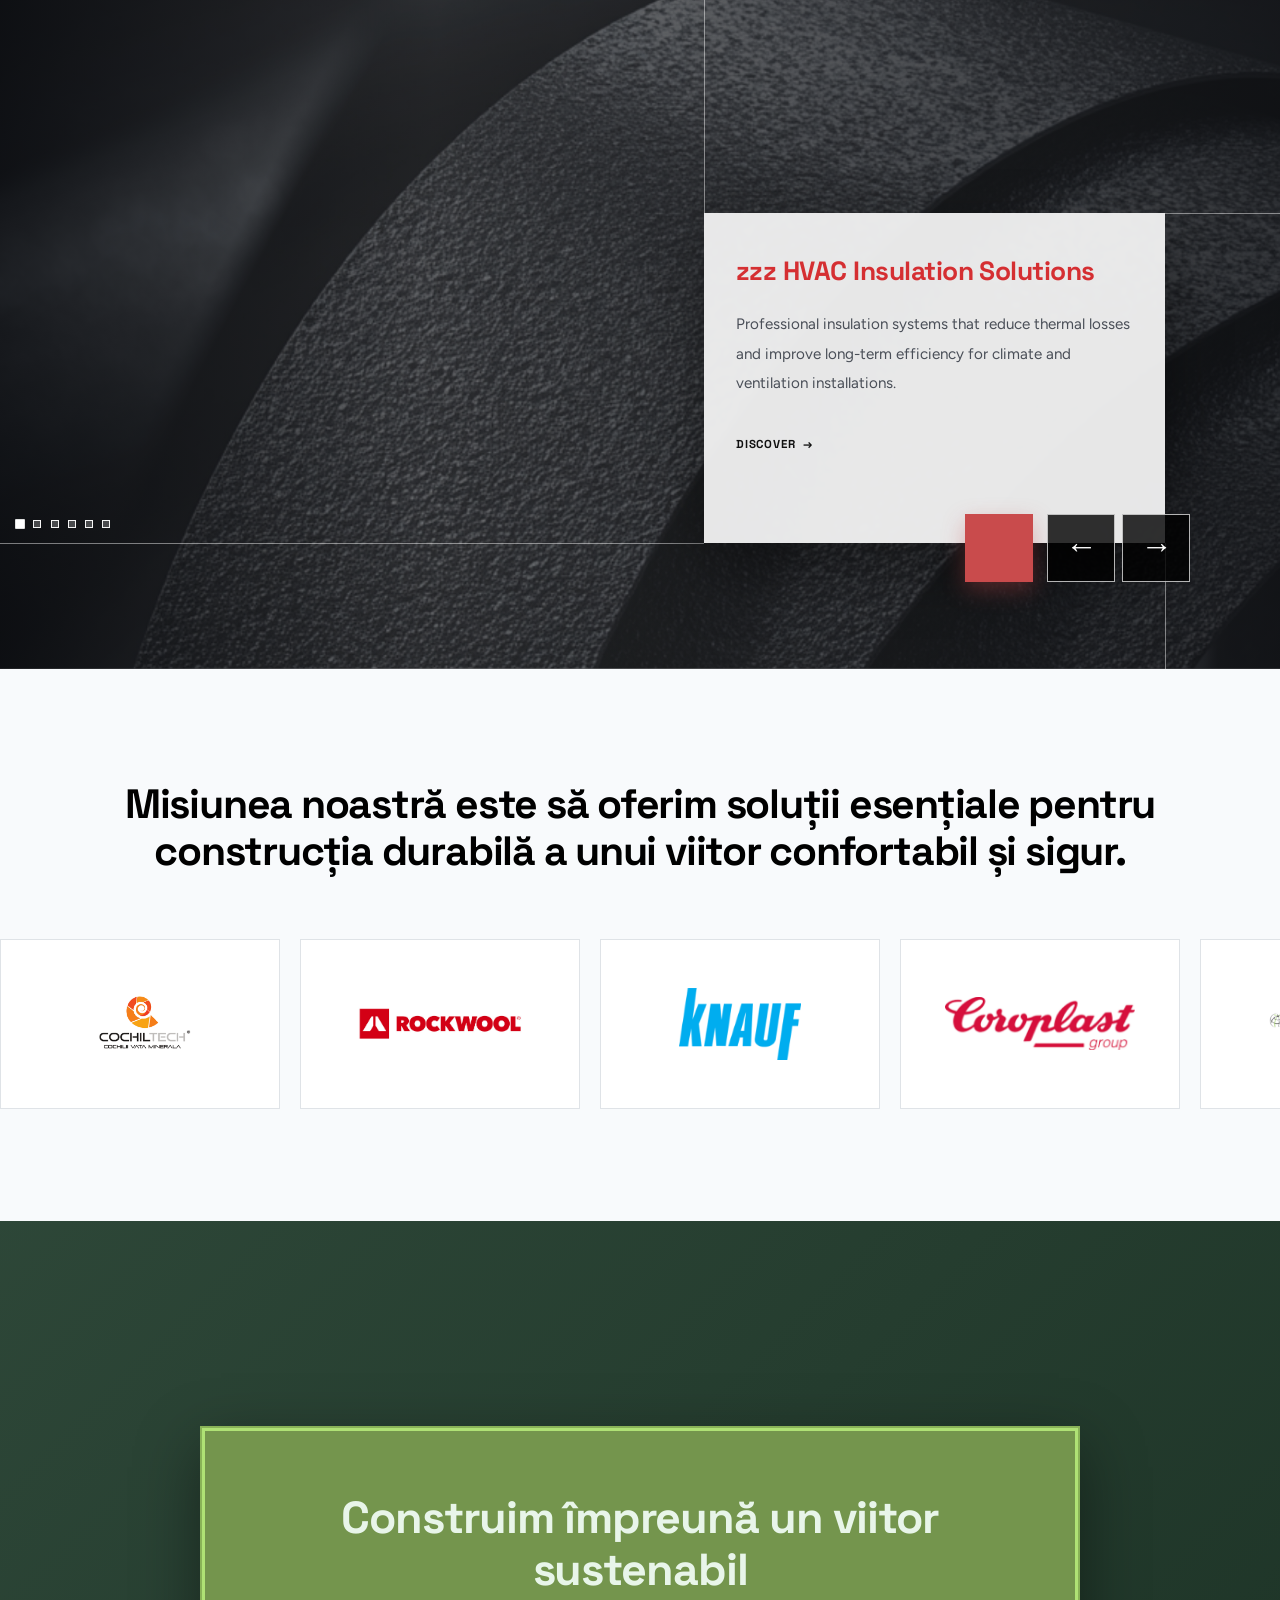
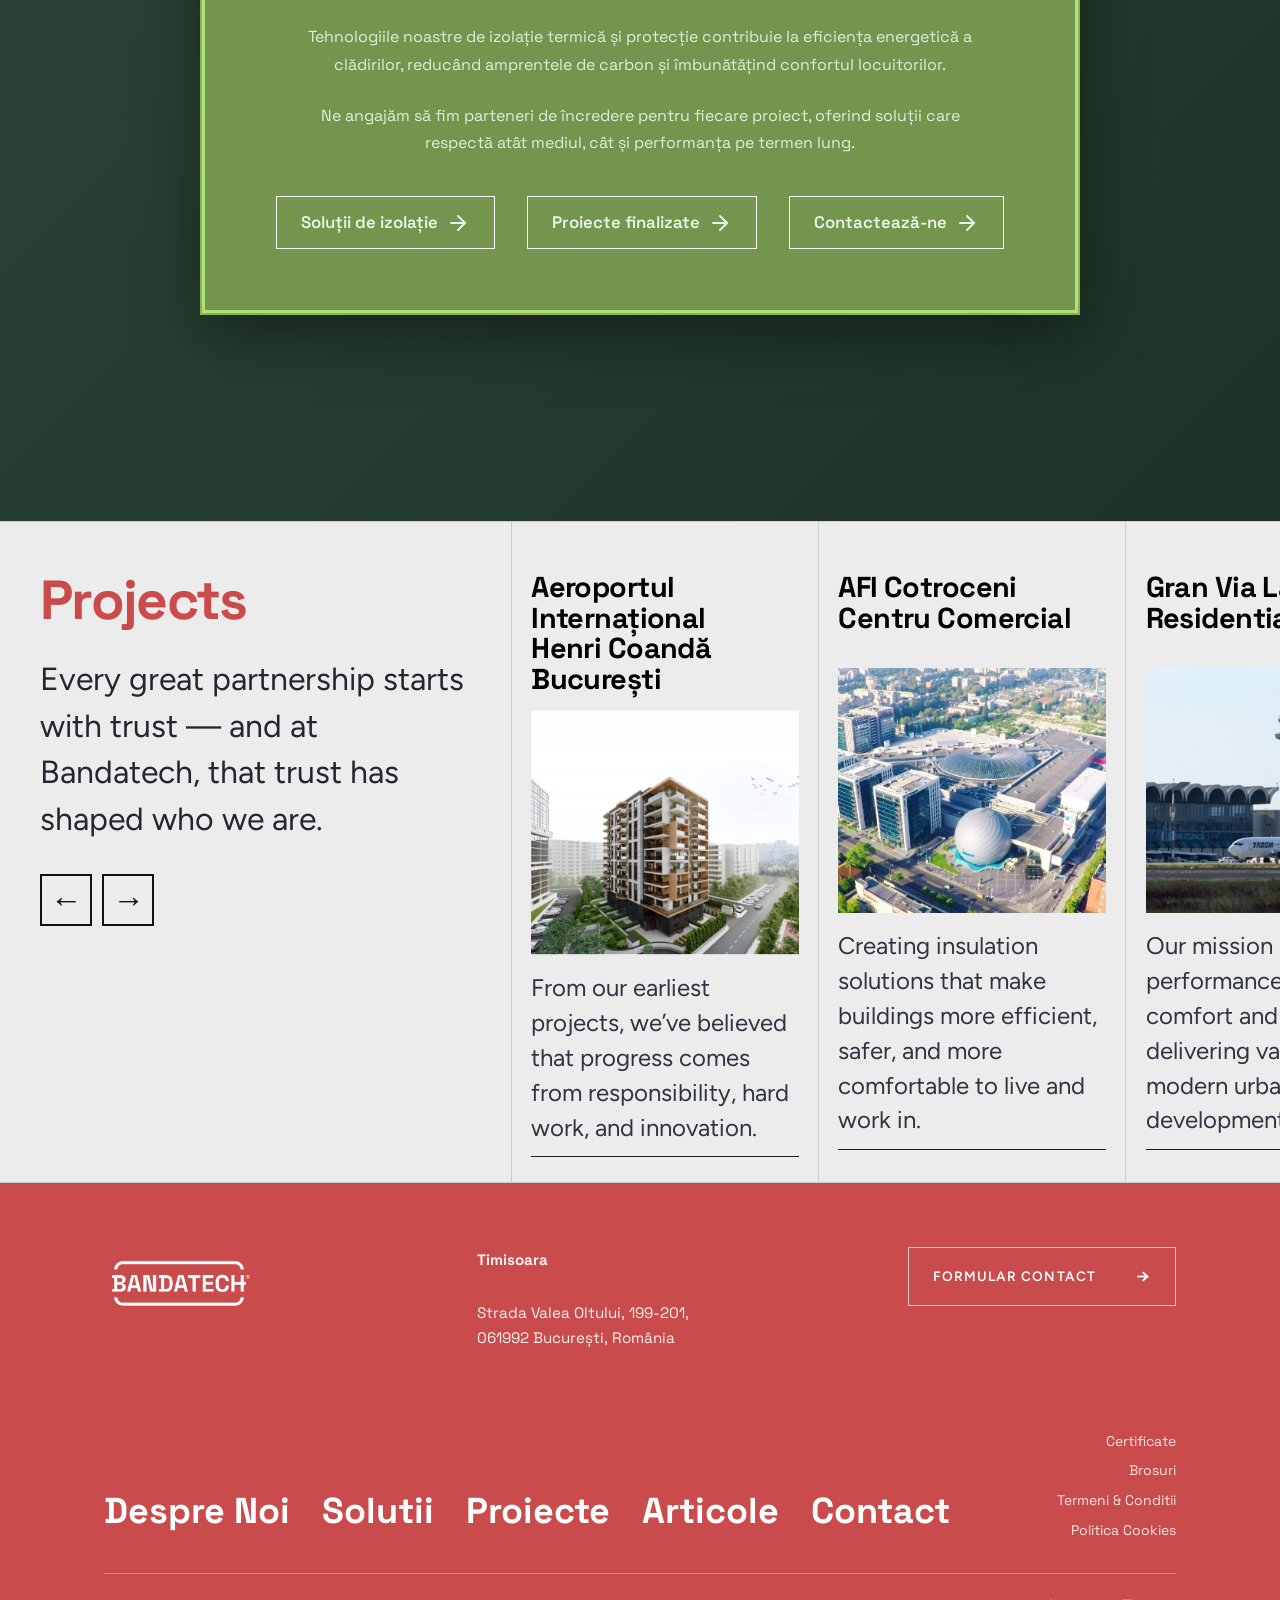
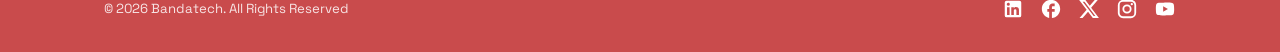
==== commit 1cf355fb: "Feb 23, 2026, 6:46 AM" ====
--- a/index.html
+++ b/index.html
@@ -24,11 +24,11 @@
           <img src="assets/Logo-Bandatech.png" alt="Bandatech">
       </a>
       <ul class="nav-links">
-        <li><a href="/" class="selected">Home</a></li>
-        <li><a href="/aboutus">About Us</a></li>
-        <li><a href="/solutions">Solutions</a></li>
-        <li><a href="/projects">Projects</a></li>
-        <li><a href="/contact">Contact</a></li>
+        <li><a href="./" class="selected">Home</a></li>
+        <li><a href="./aboutus">About Us</a></li>
+        <li><a href="./solutions">Solutions</a></li>
+        <li><a href="./projects">Projects</a></li>
+        <li><a href="./contact">Contact</a></li>
       </ul>
     </nav>
   </header>
--- a/public/styles.css
+++ b/public/styles.css
@@ -1033,7 +1033,7 @@
 }
 
 .footer-inner {
-  max-width: 1440px;
+  max-width: var(--page-width);
   margin: 0 auto;
   padding: 4rem 4rem 2rem;
 }
@@ -1047,9 +1047,169 @@
   margin-bottom: 5rem;
 }
 
-.footer-logo svg {
-  width: 180px;
-  height: auto;
+
+/* =============================================
+   Projects Page - Solutions Catalog Slider
+   ============================================= */
+.catalog-solutions {
+  position: relative;
+  padding: 2.5rem 0 3.5rem;
+  background: #efefef;
+}
+
+.catalog-shell {
+  width: min(1360px, calc(100% - 8rem));
+  margin: 0 auto;
+}
+
+.catalog-slide {
+  display: none;
+  animation: catalogFadeIn 0.45s ease;
+}
+
+.catalog-slide.is-active {
+  display: block;
+}
+
+.catalog-hero {
+  display: grid;
+  grid-template-columns: minmax(320px, 1fr) minmax(420px, 1.15fr);
+  min-height: 430px;
+  border-radius: 0.7rem;
+  overflow: hidden;
+  background: #f4f4f4;
+}
+
+.catalog-hero-content {
+  padding: clamp(1.8rem, 4vw, 4.2rem);
+  display: flex;
+  flex-direction: column;
+  justify-content: center;
+  gap: 1rem;
+}
+
+.catalog-eyebrow {
+  font-size: var(--font-size-2x);
+  font-weight: 500;
+  color: var(--color-primary-dark);
+  text-transform: uppercase;
+  letter-spacing: 0.09em;
+}
+
+.catalog-title {
+  font-size: clamp(2rem, 3.4vw, 3.35rem);
+  letter-spacing: -0.03em;
+  line-height: 1.05;
+}
+
+.catalog-description {
+  max-width: 45ch;
+  font-family: var(--font-family);
+  font-size: 1.08rem;
+  line-height: 1.75;
+  color: rgba(0, 0, 0, 0.74);
+}
+
+.catalog-hero-image {
+  min-height: 100%;
+  background-size: cover;
+  background-position: center;
+}
+
+.catalog-products-grid {
+  margin-top: 1.35rem;
+  display: grid;
+  grid-template-columns: repeat(auto-fill, minmax(280px, 1fr));
+  gap: 1rem;
+}
+
+.catalog-product-card {
+  background: #f7f7f7;
+  border: 1px solid #e4e4e4;
+  border-radius: 0.55rem;
+  padding: 1rem;
+  min-height: 260px;
+  display: grid;
+  grid-template-rows: auto 140px auto;
+  align-content: start;
+  gap: 0.75rem;
+  transition: transform 0.22s ease, box-shadow 0.22s ease, border-color 0.22s ease;
+}
+
+.catalog-product-card:hover {
+  transform: translateY(-4px);
+  border-color: rgba(201, 75, 76, 0.34);
+  box-shadow: 0 14px 34px rgba(0, 0, 0, 0.08);
+}
+
+.catalog-product-title {
+  font-size: 1.5rem;
+  line-height: 1.15;
+}
+
+.catalog-product-image {
+  width: 100%;
+  height: 140px;
+  object-fit: cover;
+  border-radius: 0.35rem;
+  transition: transform 0.24s ease;
+}
+
+.catalog-product-card:hover .catalog-product-image {
+  transform: scale(1.03);
+}
+
+.catalog-product-text {
+  color: rgba(0, 0, 0, 0.7);
+  font-family: var(--font-family);
+  font-size: 0.94rem;
+  line-height: 1.55;
+}
+
+.catalog-nav-arrow {
+  position: fixed;
+  top: 52%;
+  width: 58px;
+  height: 58px;
+  border: 1px solid rgba(0, 0, 0, 0.7);
+  background: rgba(255, 255, 255, 0.84);
+  color: #111;
+  font-size: 2rem;
+  line-height: 1;
+  display: inline-flex;
+  align-items: center;
+  justify-content: center;
+  transform: translateY(-50%);
+  cursor: pointer;
+  z-index: 80;
+  transition: transform 0.2s ease, background-color 0.2s ease;
+}
+
+.catalog-nav-arrow:hover {
+  transform: translateY(-50%) scale(1.04);
+  background: #fff;
+}
+
+.catalog-nav-arrow--prev {
+  left: 1.5rem;
+}
+
+.catalog-nav-arrow--next {
+  right: 1.5rem;
+}
+
+@keyframes catalogFadeIn {
+  from {
+    opacity: 0;
+    transform: translateY(10px);
+  }
+  to {
+    opacity: 1;
+    transform: translateY(0);
+  }
+}
+.footer-logo img {
+    max-height: 70px;
 }
 
 .footer-address {
@@ -1106,16 +1266,15 @@
 .footer-nav {
   display: flex;
   flex-wrap: wrap;
-  gap: 2.5rem;
+  gap: 2rem;
 }
 
 .footer-nav a {
   color: #ffffff;
   text-decoration: none;
   font-family: var(--font-family-h);
-  font-size: clamp(1.8rem, 3.2vw, 3rem);
+  font-size: clamp(1.5rem, 3vw, 2.25rem);
   font-weight: 700;
-  font-style: italic;
   transition: opacity 0.25s;
 }
 
@@ -1327,4 +1486,48 @@
     align-items: flex-start;
     gap: 1rem;
   }
-}
+
+  .catalog-shell {
+    width: calc(100% - 2.4rem);
+  }
+
+  .catalog-hero {
+    grid-template-columns: 1fr;
+    min-height: 0;
+  }
+
+  .catalog-hero-image {
+    min-height: 250px;
+  }
+
+  .catalog-title {
+    font-size: clamp(1.95rem, 9vw, 2.6rem);
+  }
+
+  .catalog-description {
+    font-size: 0.98rem;
+    line-height: 1.65;
+  }
+
+  .catalog-products-grid {
+    grid-template-columns: 1fr;
+  }
+
+  .catalog-product-card {
+    min-height: 0;
+  }
+
+  .catalog-nav-arrow {
+    width: 50px;
+    height: 50px;
+    font-size: 1.75rem;
+  }
+
+  .catalog-nav-arrow--prev {
+    left: 0.4rem;
+  }
+
+  .catalog-nav-arrow--next {
+    right: 0.4rem;
+  }
+}
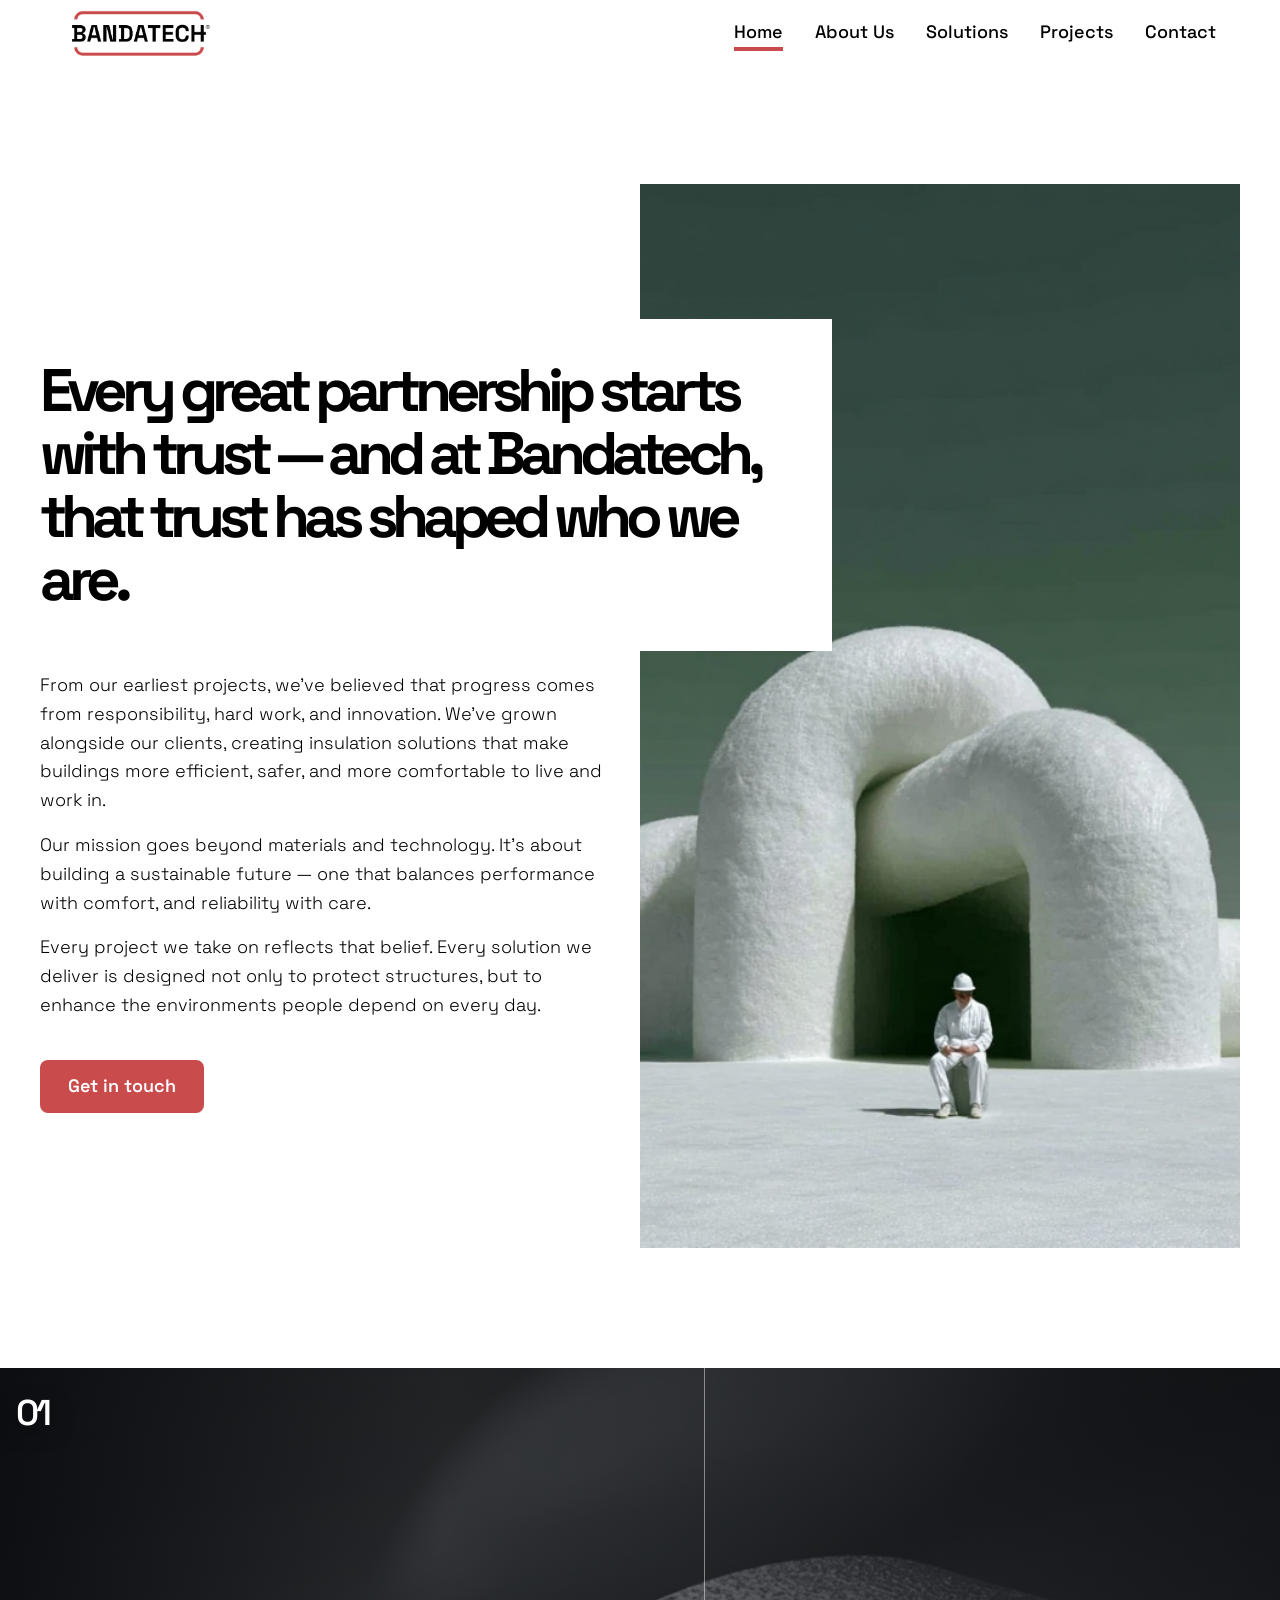
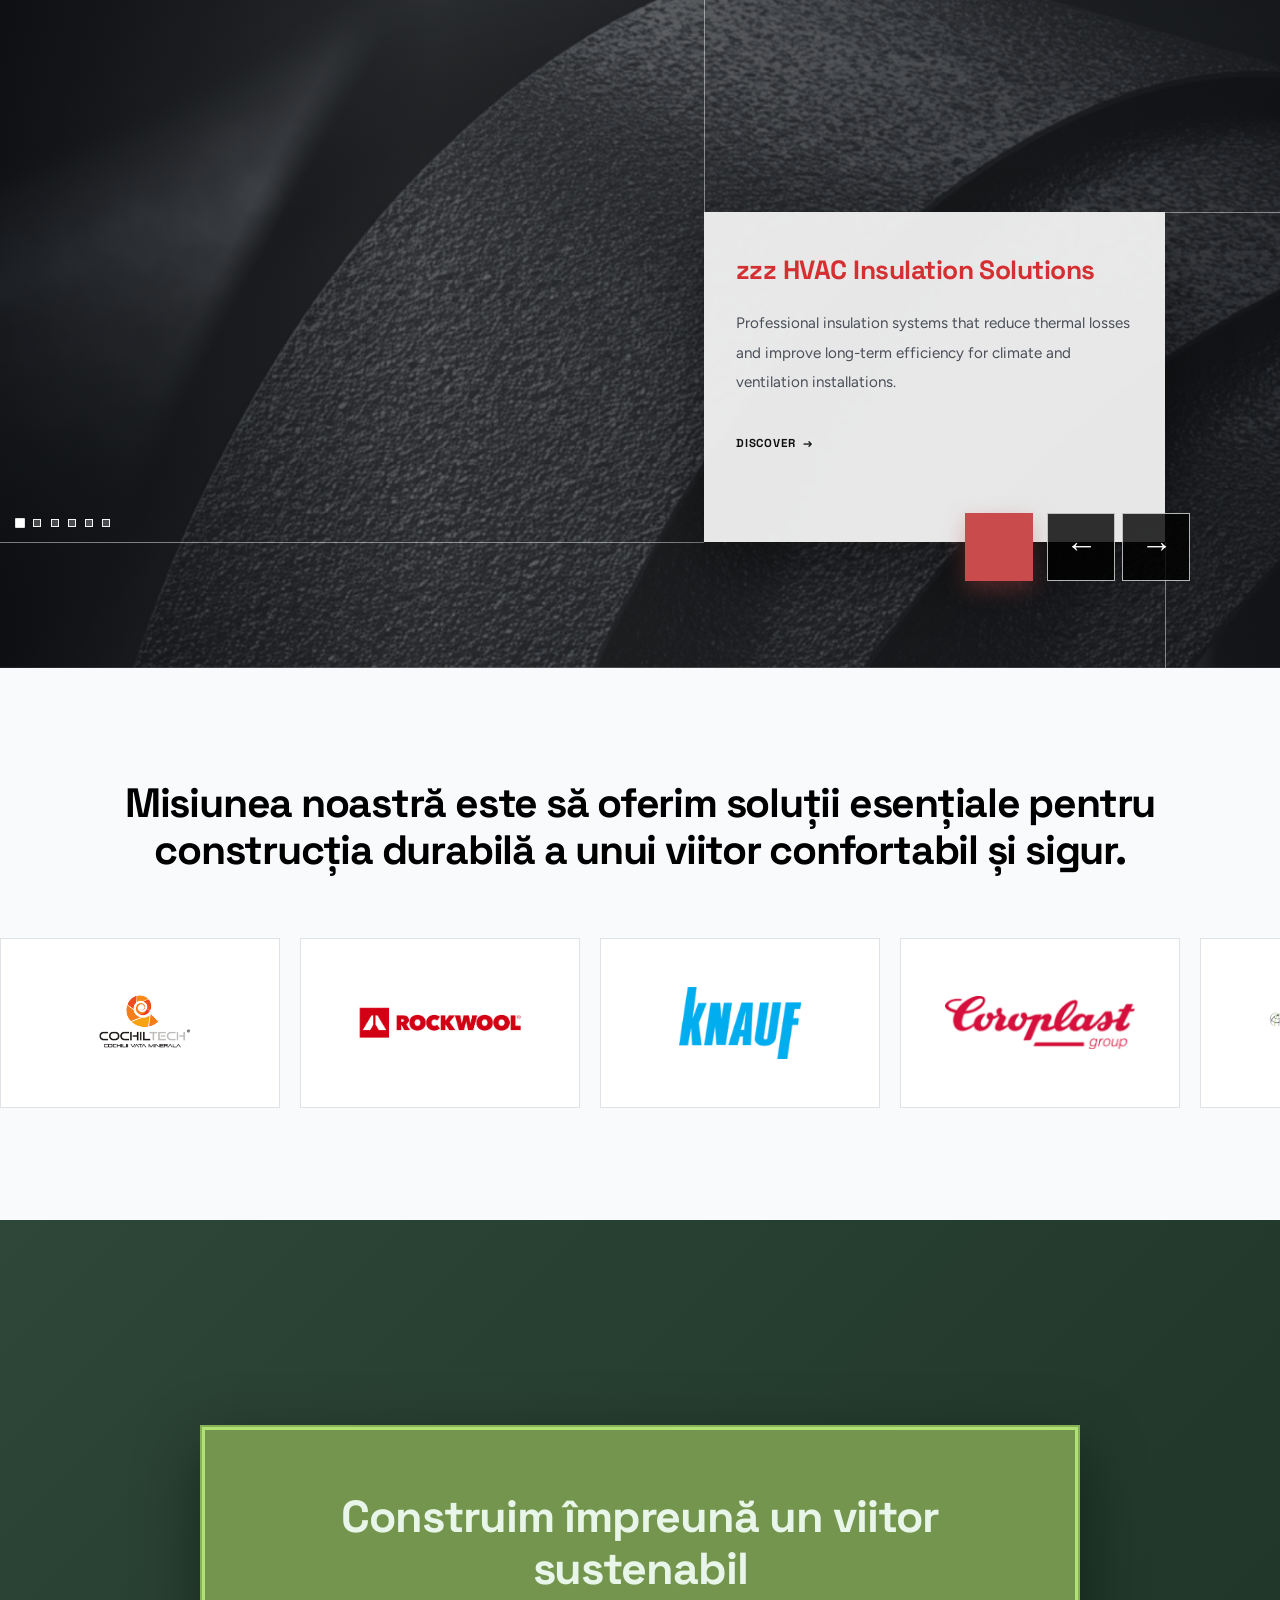
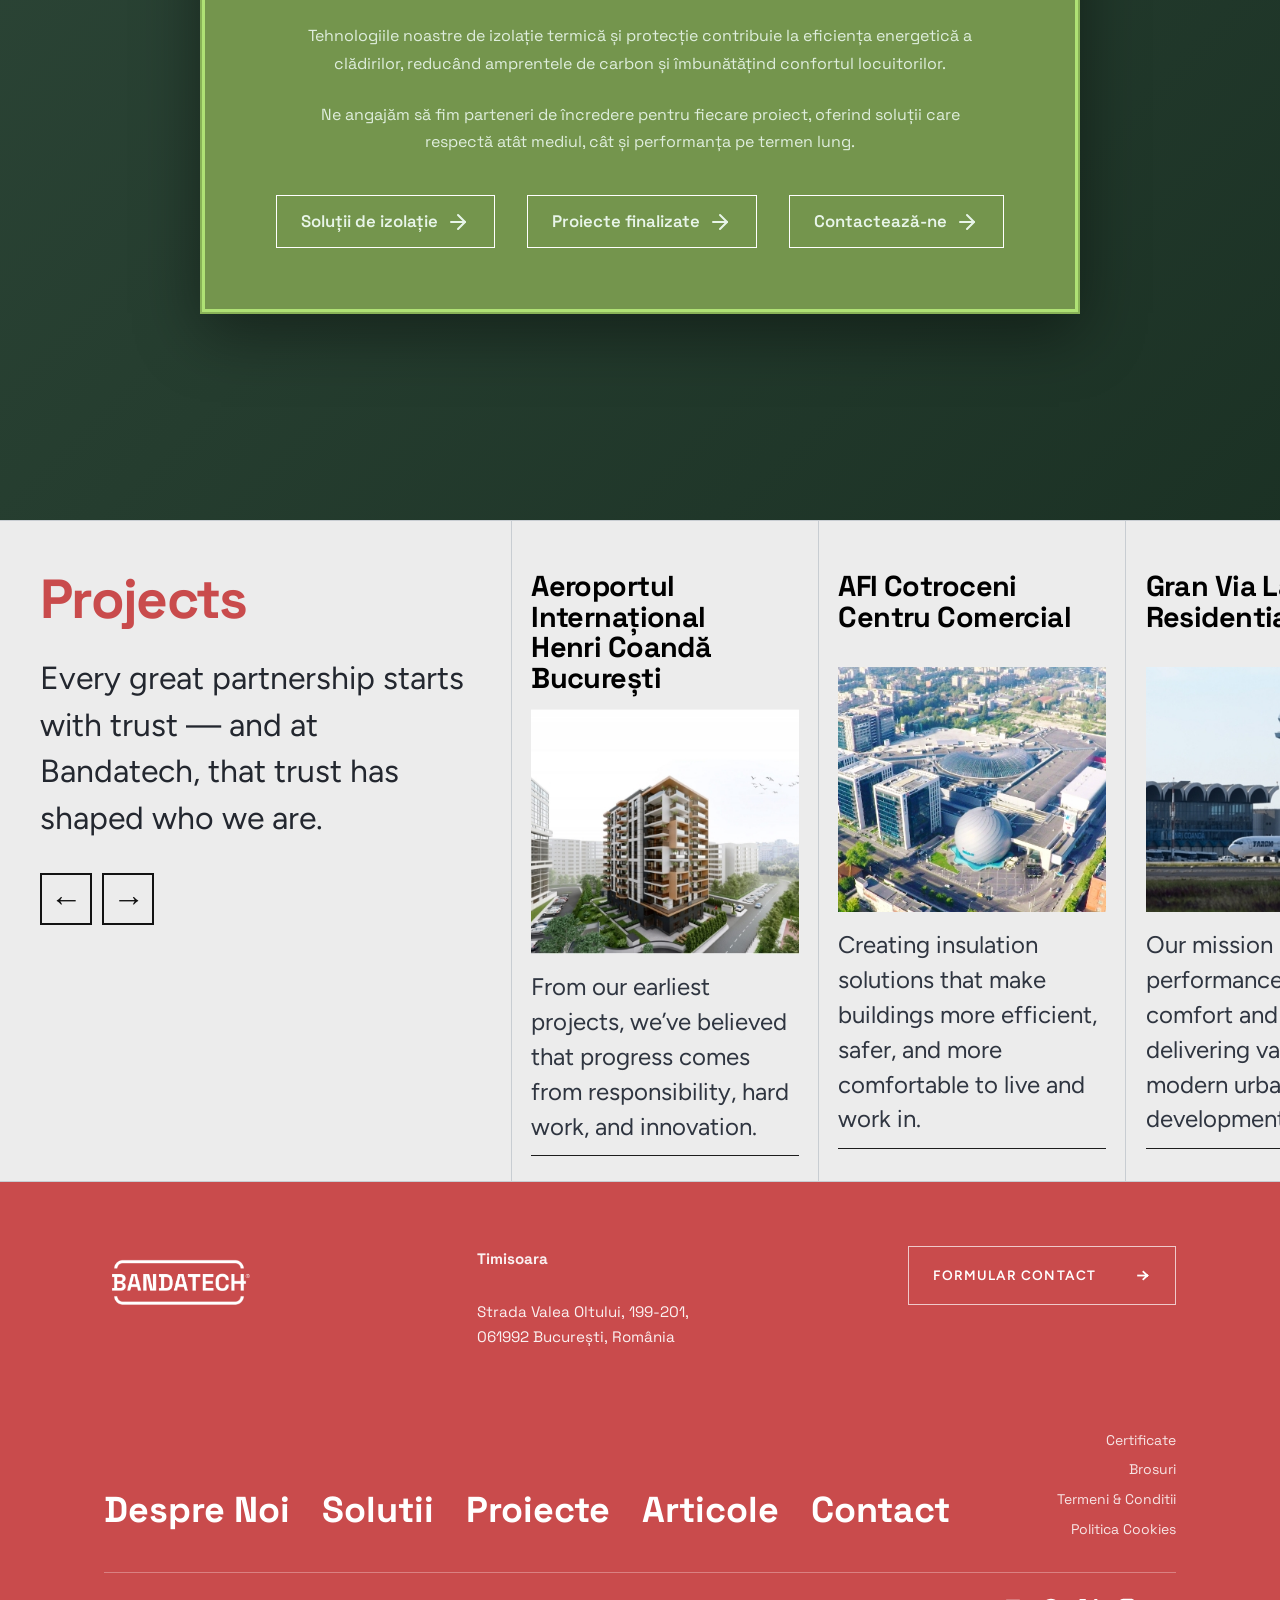
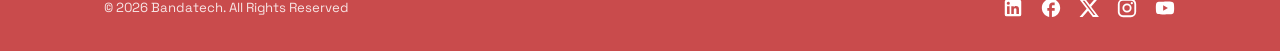
==== commit f6cfcd80: "Feb 23, 2026, 8:50 AM" ====
--- a/index.html
+++ b/index.html
@@ -20,7 +20,7 @@
   <!-- Navigation -->
   <header class="site-header">
     <nav class="nav container">
-      <a href="#" class="nav-logo">
+      <a href="./" class="nav-logo">
           <img src="assets/Logo-Bandatech.png" alt="Bandatech">
       </a>
       <ul class="nav-links">
--- a/public/styles.css
+++ b/public/styles.css
@@ -85,7 +85,7 @@
   top: 0;
   z-index: 100;
   background-color: var(--color-bg);
-  border-bottom: 1px solid var(--color-border);
+  /* border-bottom: 1px solid var(--color-border); */
 }
 
 .nav {
@@ -1053,31 +1053,80 @@
    ============================================= */
 .catalog-solutions {
   position: relative;
-  padding: 2.5rem 0 3.5rem;
-  background: #efefef;
+  padding: 3.5rem 0 3.5rem;
+  background: #fff;
 }
 
 .catalog-shell {
+  /* width: min(1360px, calc(100% - 8rem)); */
+  /* margin: 0 auto; */
+  position: relative;
+  overflow: hidden;
+}
+
+.catalog-slide {
+  position: absolute;
+  inset: 0;
+  opacity: 0;
+  visibility: hidden;
+  pointer-events: none;
+  transform: translateX(0);
+  transition: transform 5s cubic-bezier(0.2, 0.72, 0.2, 1), opacity 2s ease;
   width: min(1360px, calc(100% - 8rem));
   margin: 0 auto;
-}
-
-.catalog-slide {
-  display: none;
-  animation: catalogFadeIn 0.45s ease;
+  background: #E6E6E6;
+  padding: 40px;
+  border-radius: 20px;
 }
 
 .catalog-slide.is-active {
-  display: block;
+  position: relative;
+  opacity: 1;
+  visibility: visible;
+  pointer-events: auto;
+  z-index: 2;
+}
+
+.catalog-slide.is-entering,
+.catalog-slide.is-exiting {
+  opacity: 1;
+  visibility: visible;
+  pointer-events: none;
+}
+
+.catalog-slide.is-entering {
+  z-index: 3;
+}
+
+.catalog-slide.is-exiting {
+  z-index: 2;
+}
+
+.catalog-slide.is-enter-from-right {
+  transform: translateX(100%);
+}
+
+.catalog-slide.is-enter-from-left {
+  transform: translateX(-100%);
+}
+
+.catalog-slide.is-exit-to-left {
+  transform: translateX(-100%);
+}
+
+.catalog-slide.is-exit-to-right {
+  transform: translateX(100%);
 }
 
 .catalog-hero {
   display: grid;
   grid-template-columns: minmax(320px, 1fr) minmax(420px, 1.15fr);
   min-height: 430px;
-  border-radius: 0.7rem;
+  border-radius: 20px 20px 0 0;
   overflow: hidden;
-  background: #f4f4f4;
+  /* background: #f4f4f4; */
+  margin: -40px -40px 40px;
+  overflow: visible;
 }
 
 .catalog-hero-content {
@@ -1094,6 +1143,7 @@
   color: var(--color-primary-dark);
   text-transform: uppercase;
   letter-spacing: 0.09em;
+  margin-bottom: 6rem;
 }
 
 .catalog-title {
@@ -1111,28 +1161,23 @@
 }
 
 .catalog-hero-image {
-  min-height: 100%;
+  min-height: 125%;
   background-size: cover;
-  background-position: center;
+  background-position: top right;
+  background-repeat: no-repeat;
 }
 
 .catalog-products-grid {
   margin-top: 1.35rem;
   display: grid;
-  grid-template-columns: repeat(auto-fill, minmax(280px, 1fr));
+  grid-template-columns: repeat(auto-fill, minmax(380px, 1fr));
   gap: 1rem;
 }
 
 .catalog-product-card {
-  background: #f7f7f7;
-  border: 1px solid #e4e4e4;
-  border-radius: 0.55rem;
-  padding: 1rem;
-  min-height: 260px;
-  display: grid;
-  grid-template-rows: auto 140px auto;
-  align-content: start;
-  gap: 0.75rem;
+  background: #fff;
+  border-radius: 30px;
+  position: relative;
   transition: transform 0.22s ease, box-shadow 0.22s ease, border-color 0.22s ease;
 }
 
@@ -1145,18 +1190,24 @@
 .catalog-product-title {
   font-size: 1.5rem;
   line-height: 1.15;
+  padding: 30px 30px 0;
+  position: relative;
+  z-index: 100;
 }
 
 .catalog-product-image {
-  width: 100%;
-  height: 140px;
+  width: 50%;
   object-fit: cover;
-  border-radius: 0.35rem;
+  border-radius: 0 0 0 30px;
   transition: transform 0.24s ease;
+  position: absolute;
+  bottom: 0;
+  left: 0;
+  transform-origin: bottom left;
 }
 
 .catalog-product-card:hover .catalog-product-image {
-  transform: scale(1.03);
+  transform: scale(1.1);
 }
 
 .catalog-product-text {
@@ -1164,11 +1215,14 @@
   font-family: var(--font-family);
   font-size: 0.94rem;
   line-height: 1.55;
+  padding: 30px 30px 30px calc(50% + 10px);
+  position: relative;
+  z-index: 100;
 }
 
 .catalog-nav-arrow {
   position: fixed;
-  top: 52%;
+  top: 30%;
   width: 58px;
   height: 58px;
   border: 1px solid rgba(0, 0, 0, 0.7);
@@ -1183,6 +1237,7 @@
   cursor: pointer;
   z-index: 80;
   transition: transform 0.2s ease, background-color 0.2s ease;
+  padding-bottom: 4px;
 }
 
 .catalog-nav-arrow:hover {
@@ -1196,17 +1251,6 @@
 
 .catalog-nav-arrow--next {
   right: 1.5rem;
-}
-
-@keyframes catalogFadeIn {
-  from {
-    opacity: 0;
-    transform: translateY(10px);
-  }
-  to {
-    opacity: 1;
-    transform: translateY(0);
-  }
 }
 .footer-logo img {
     max-height: 70px;
